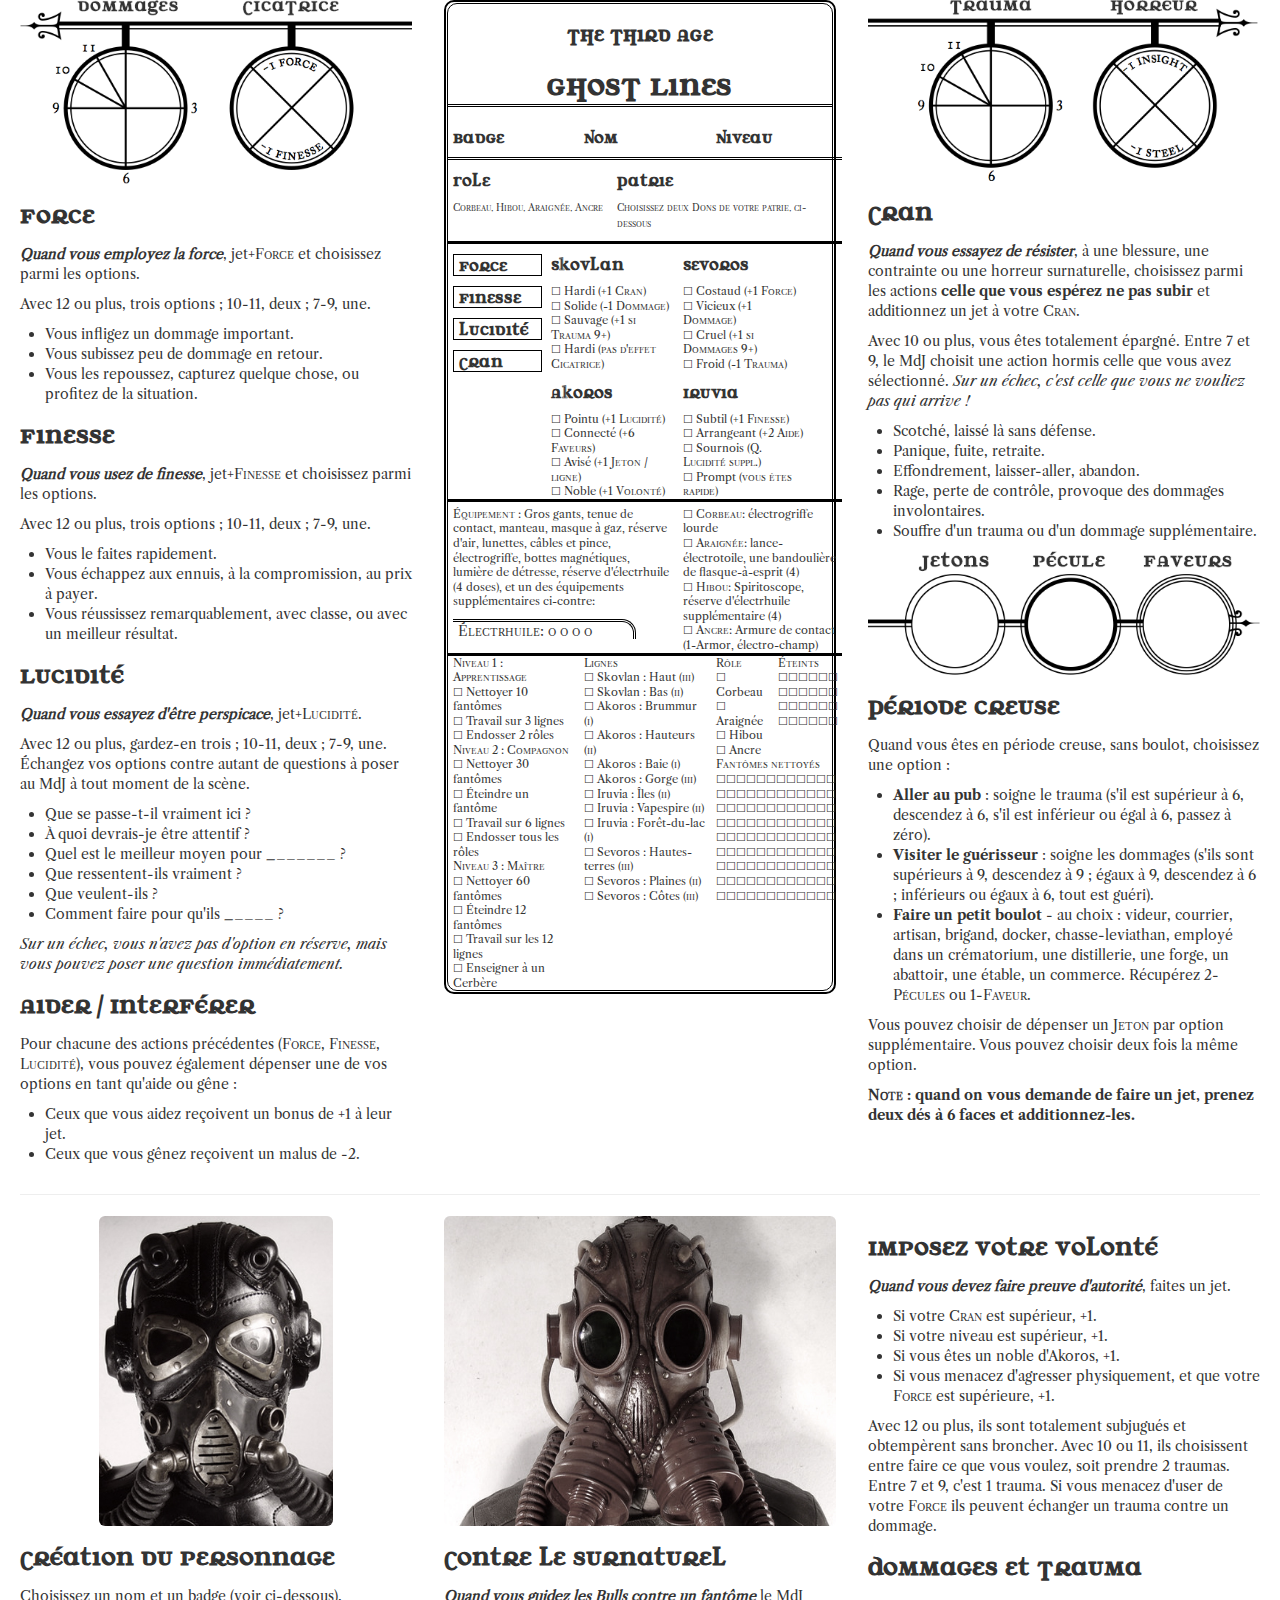
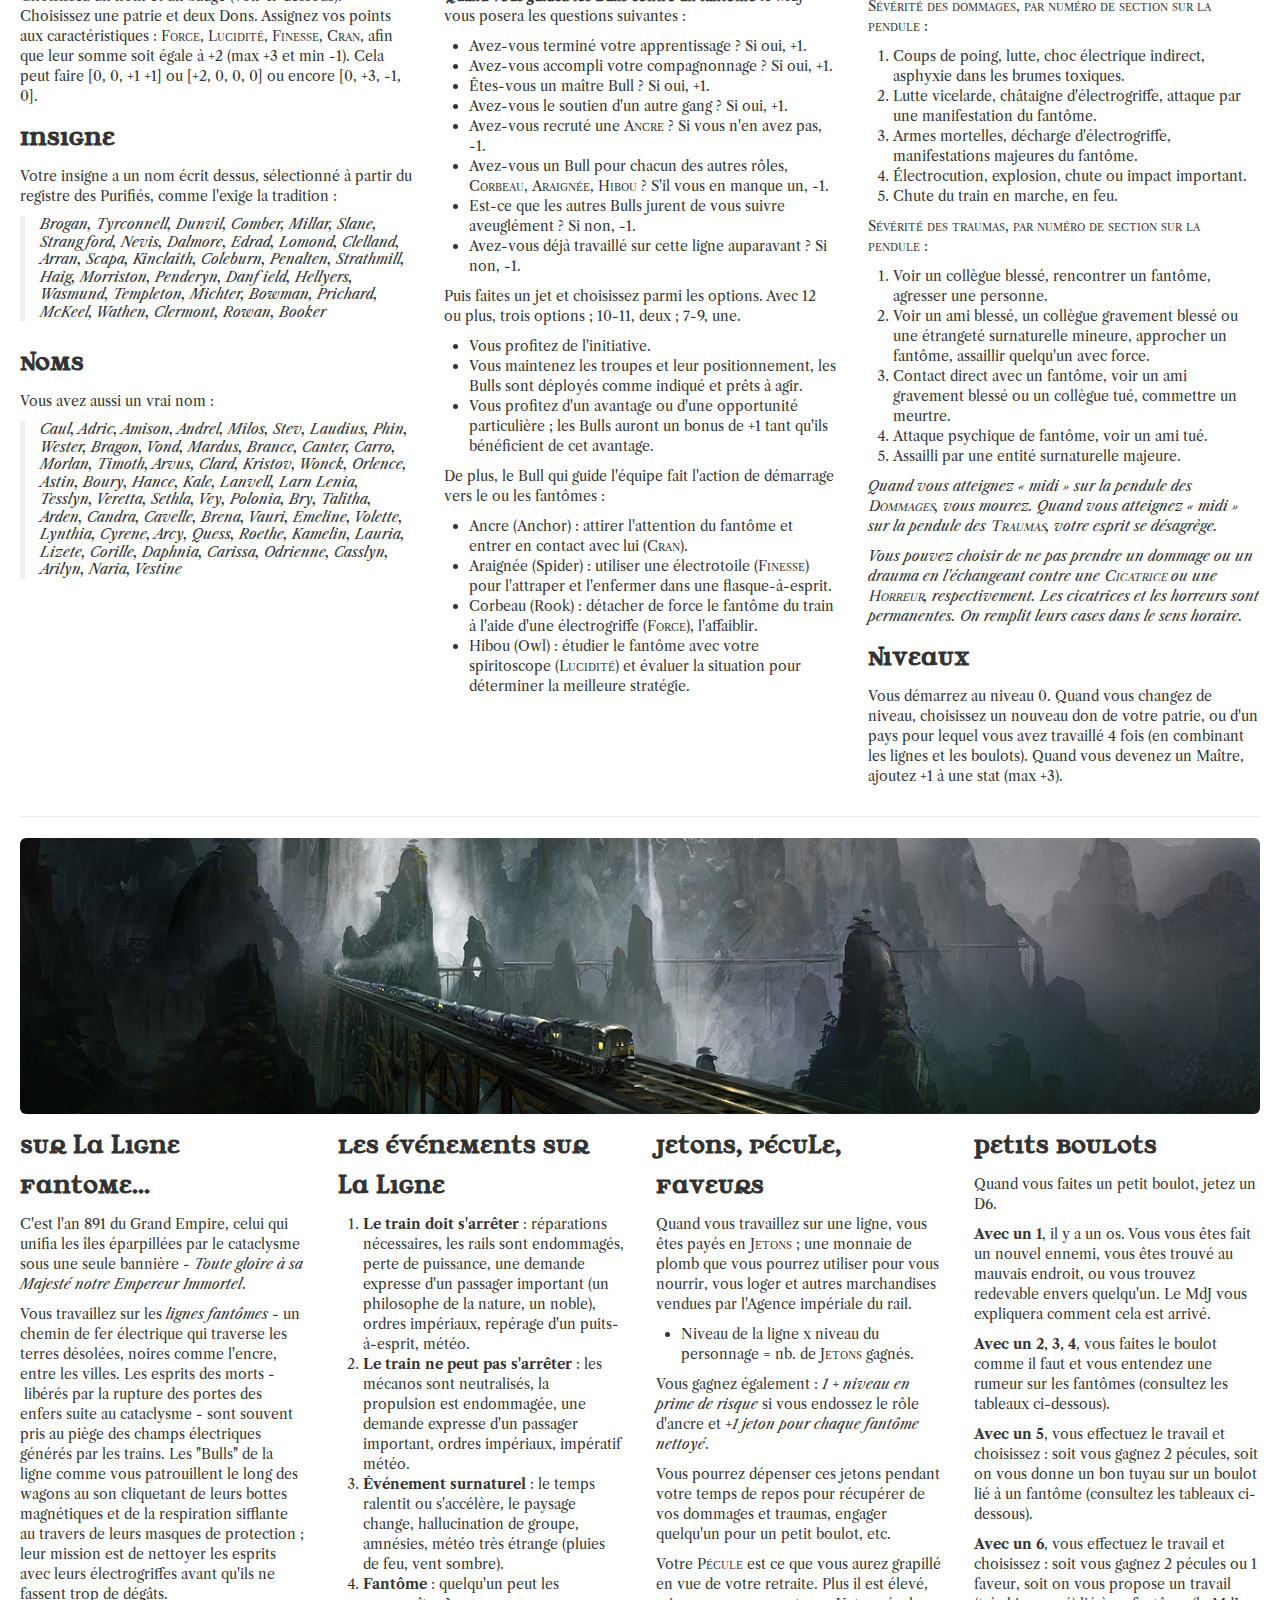
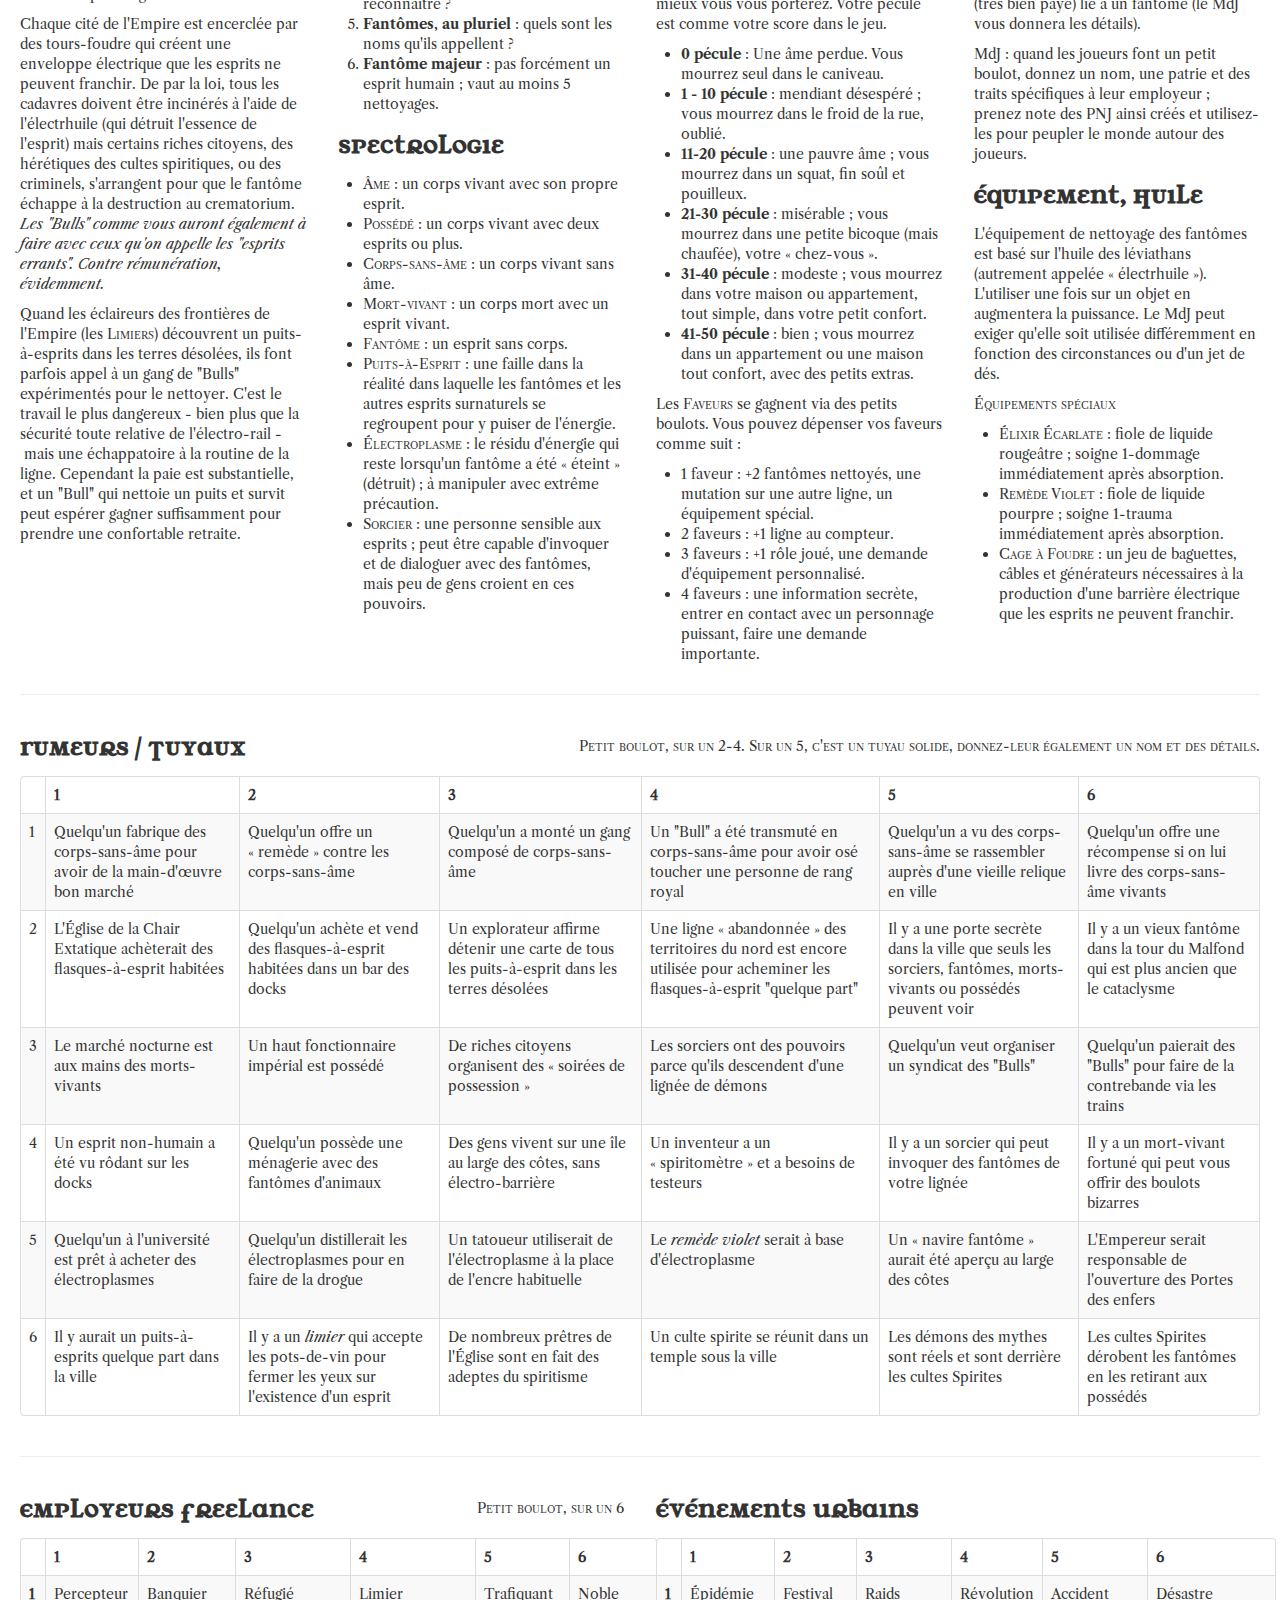
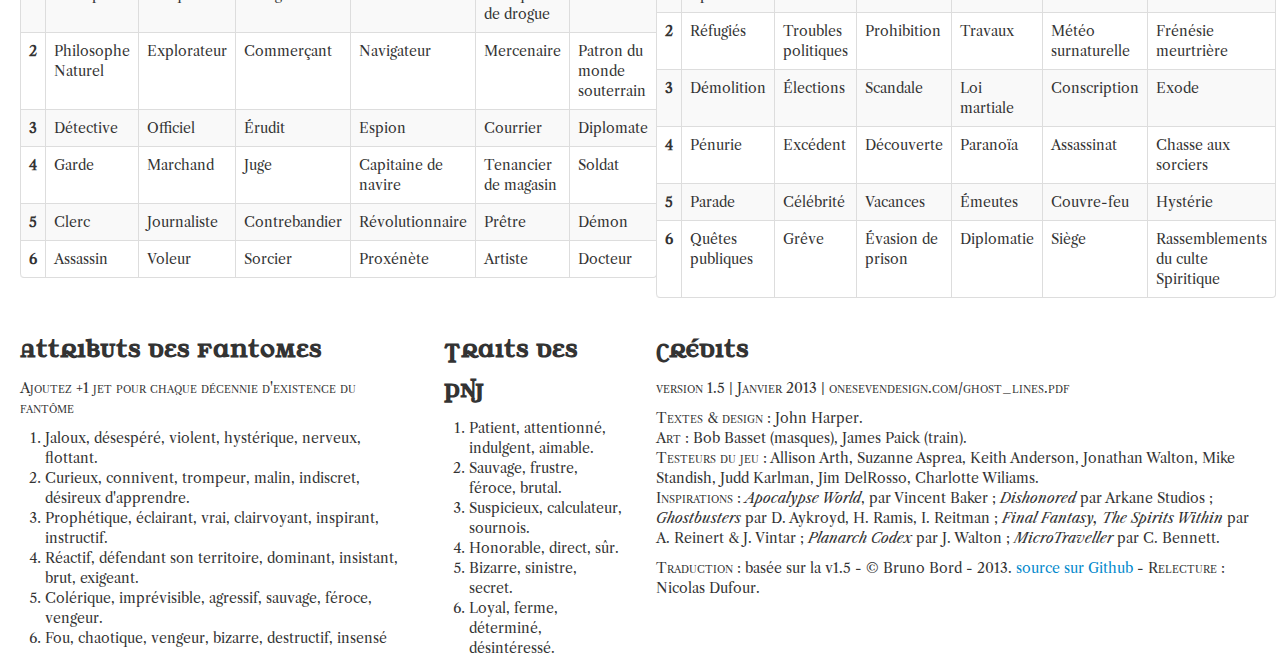
==== index.html @ 9a2521e4 "bull -> cerbère refs #3" ====
<!doctype html>
<html lang="en">
<head>
	<meta charset="UTF-8">
	<title>Ghost Lines VF</title>
	<link rel="stylesheet" href="css/bootstrap.min.css">
	<link rel="stylesheet" href="css/style.css" media="screen,print">
	<link rel="stylesheet" href="css/print.css" media="print">
</head>
<body>
<div class="container-fluid">
<div class="row-fluid" id="page-1">
	<div class="span4">
		<img src="img/harm-scar.png" alt="">
		<h2 id="force">force</h2>
<p><strong><em>Quand vous employez la force</em></strong>, jet+<code>Force</code> et choisissez parmi les options.</p>
<p>Avec 12 ou plus, trois options ; 10-11, deux ; 7-9, une.</p>
<ul>
<li>Vous infligez un dommage important.</li>
<li>Vous subissez peu de dommage en retour.</li>
<li>Vous les repoussez, capturez quelque chose, ou profitez de la situation.</li>
</ul>
<h2 id="finesse">finesse</h2>
<p><strong><em>Quand vous usez de finesse</em></strong>, jet+<code>Finesse</code> et choisissez parmi les options.</p>
<p>Avec 12 ou plus, trois options ; 10-11, deux ; 7-9, une.</p>
<ul>
<li>Vous le faites rapidement.</li>
<li>Vous échappez aux ennuis, à la compromission, au prix à payer.</li>
<li>Vous réussissez remarquablement, avec classe, ou avec un meilleur résultat.</li>
</ul>
<h2 id="lucidite">LuciditÉ</h2>
<p><strong><em>Quand vous essayez d'être perspicace</em></strong>, jet+<code>Lucidité</code>.</p>
<p>Avec 12 ou plus, gardez-en trois ; 10-11, deux ; 7-9, une. Échangez vos options
contre autant de questions à poser au MdJ à tout moment de la scène.</p>
<ul>
<li>Que se passe-t-il vraiment ici ?</li>
<li>À quoi devrais-je être attentif ?</li>
<li>Quel est le meilleur moyen pour <strong><em>_</em></strong>______ ?</li>
<li>Que ressentent-ils vraiment ?</li>
<li>Que veulent-ils ?</li>
<li>Comment faire pour qu'ils <strong><em>_</em></strong>____ ?</li>
</ul>
<p><em>Sur un échec, vous n'avez pas d'option en réserve, mais vous pouvez poser une
question immédiatement.</em></p>
<h2 id="aider-interferer">Aider / InterfÉrer</h2>
<p>Pour chacune des actions précédentes (<code>Force</code>, <code>Finesse</code>, <code>Lucidité</code>), vous
pouvez également dépenser une de vos options en tant qu'aide ou gêne :</p>
<ul>
<li>Ceux que vous aidez reçoivent un bonus de +1 à leur jet.</li>
<li>Ceux que vous gênez reçoivent un malus de -2.</li>
</ul>
	</div>
	<div class="span4" id="character-col"><div id="character">
<div id="character-outer">
	<div id="character-inner">

<div class="row-fluid text-center">
    <h2>The Third Age</h2>
    <h1 class="double-bottom-border">ghosT Lines</h1>
</div>

<div class="row-fluid wrap double-bottom-border">
    <div class="span4"><h4>Badge</h4></div>
    <div class="span4"><h4>Nom</h4></div>
    <div class="span4"><h4>Niveau</h4></div>
</div>

<div class="row-fluid wrap bottom-border">
    <div class="span5"><h4>Role</h4>
        <p><code><small>Corbeau, Hibou, Araignée, Ancre</small></code></p>
    </div>
    <div class="span7">
        <h4>Patrie</h4>
        <p><code><small>Choisissez deux Dons de votre patrie, ci-dessous</small></code></p>
    </div>
</div>

<div class="row-fluid wrap bottom-border">
    <div class="stats span3">
        <h4>force</h4>
        <h4>finesse</h4>
        <h4>luciditÉ</h4>
        <h4>Cran</h4>
    </div>
    <div class="span4">
        <h4>Skovlan</h4>
        <ul>
            <li>Hardi (<code>+1 Cran</code>)</li>
            <li>Solide (<code>-1 Dommage</code>)</li>
            <li>Sauvage (<code>+1 si Trauma 9+</code>)</li>
            <li>Hardi (<code>pas d'effet Cicatrice</code>)</li>
        </ul>

        <h4>Akoros</h4>
        <ul>
            <li>Pointu (<code>+1 Lucidité</code>)</li>
            <li>Connecté (<code>+6 Faveurs</code>)</li>
            <li>Avisé (<code>+1 Jeton / ligne</code>)</li>
            <li>Noble (<code>+1 Volonté</code>)</li>
        </ul>
    </div>
    <div class="span4">
        <h4>Sevoros</h4>
        <ul>
            <li>Costaud (<code>+1 Force</code>)</li>
            <li>Vicieux (<code>+1 Dommage</code>)</li>
            <li>Cruel (<code>+1 si Dommages 9+</code>)</li>
            <li>Froid (<code>-1 Trauma</code>)</li>
        </ul>
        <h4>Iruvia</h4>
        <ul>
        	<li>Subtil (<code>+1 Finesse</code>)</li>
        	<li>Arrangeant (<code>+2 Aide</code>)</li>
        	<li>Sournois (<code>Q. Lucidité suppl.</code>)</li>
        	<li>Prompt (<code>vous êtes rapide</code>)</li>
        </ul>
    </div>
</div>

<div class="row-fluid wrap wrap-top bottom-border">

	<div class="span7">
		<p><code>Équipement</code> : Gros gants, tenue de contact, manteau, masque à gaz,
		réserve d'air, lunettes, câbles et pince, électrogriffe, bottes magnétiques,
		lumière de détresse, réserve d'électrhuile (4 doses), et un des
		équipements supplémentaires ci-contre:
		</p>
		<p id="lightning-oil" class="lightning-oil">Électrhuile: o o o o</p>
	</div>
	<div class="span5">
		<ul>
			<li><code>Corbeau</code>: électrogriffe lourde</li>
			<li><code>Araignée</code>: lance-électrotoile, une bandoulière de flasque-à-esprit (4)</li>
			<li><code>Hibou</code>: Spiritoscope, réserve d'électrhuile supplémentaire (4)</li>
			<li><code>Ancre</code>: Armure de contact (1-Armor, électro-champ)</li>
		</ul>
	</div>
</div>

<div class="row-fluid wrap">
	<div class="span4">
		<code>Niveau 1 : Apprentissage</code>
		<ul>
			<li>Nettoyer 10 fantômes</li>
			<li>Travail sur 3 lignes</li>
			<li>Endosser 2 rôles</li>
		</ul>

		<code>Niveau 2 : Compagnon</code>
		<ul>
			<li>Nettoyer 30 fantômes</li>
			<li>Éteindre un fantôme</li>
			<li>Travail sur 6 lignes</li>
			<li>Endosser tous les rôles</li>
		</ul>

		<code>Niveau 3 : Maître</code>
		<ul>
			<li>Nettoyer 60 fantômes</li>
			<li>Éteindre 12 fantômes</li>
			<li>Travail sur les 12 lignes</li>
			<li>Enseigner à un Cerbère</li>
		</ul>
	</div>
	<div class="span4">
		<code>Lignes</code>
		<ul>
			<li>Skovlan : Haut (<code>iii</code>)</li>
			<li>Skovlan : Bas (<code>ii</code>)</li>
			<li>Akoros : Brummur (<code>i</code>)</li>
			<li>Akoros : Hauteurs (<code>ii</code>)</li>
			<li>Akoros : Baie (<code>i</code>)</li>
			<li>Akoros : Gorge (<code>iii</code>)</li>
			<li>Iruvia : Îles (<code>ii</code>)</li>
			<li>Iruvia : Vapespire (<code>ii</code>)</li>
			<li>Iruvia : Forêt-du-lac (<code>i</code>)</li>
			<li>Sevoros : Hautes-terres (<code>iii</code>)</li>
			<li>Sevoros : Plaines (<code>ii</code>)</li>
			<li>Sevoros : Côtes (<code>iii</code>)</li>
		</ul>
	</div>
	<div class="span4">
		<div class="row-fluid">
			<div class="span6">
				<code>Rôle</code>
				<ul>
					<li>Corbeau</li>
					<li>Araignée</li>
					<li>Hibou</li>
					<li>Ancre</li>
				</ul>
			</div>
			<div class="span6">
				<code>Éteints</code>
				<p>☐☐☐☐☐☐
				   ☐☐☐☐☐☐
				   ☐☐☐☐☐☐
				   ☐☐☐☐☐☐</p>
			</div>
		</div>

		<div class="row-fluid">
			<code>Fantômes nettoyés</code>
			<p>☐☐☐☐☐☐☐☐☐☐☐☐
			   ☐☐☐☐☐☐☐☐☐☐☐☐
			   ☐☐☐☐☐☐☐☐☐☐☐☐
			   ☐☐☐☐☐☐☐☐☐☐☐☐
			   ☐☐☐☐☐☐☐☐☐☐☐☐
			   ☐☐☐☐☐☐☐☐☐☐☐☐
			   ☐☐☐☐☐☐☐☐☐☐☐☐
			   ☐☐☐☐☐☐☐☐☐☐☐☐
			   ☐☐☐☐☐☐☐☐☐☐☐☐</p>
		</div>
	</div>
</div>

	</div> <!-- end inner -->
</div> <!-- end outer -->

</div> <!-- end character -->
</div>
	<div class="span4" id="rightcol">
		<img src="img/trauma-horror.png" alt="">
		<div class="wrap-rightcol"><h2 id="cran">Cran</h2>
<p><strong><em>Quand vous essayez de résister</em></strong>, à une blessure, une contrainte ou 
une horreur surnaturelle, choisissez parmi les actions <strong>celle que vous
espérez ne pas subir</strong> et additionnez un jet à votre <code>Cran</code>.</p>
<p>Avec 10 ou plus, vous êtes totalement épargné. Entre 7 et 9, le MdJ choisit
une action hormis celle que vous avez sélectionné. <em>Sur un échec, c'est celle
que vous ne vouliez pas
qui arrive !</em></p>
<ul>
<li>Scotché, laissé là sans défense.</li>
<li>Panique, fuite, retraite.</li>
<li>Effondrement, laisser-aller, abandon.</li>
<li>Rage, perte de contrôle, provoque des dommages involontaires.</li>
<li>Souffre d'un trauma ou d'un dommage supplémentaire.</li>
</ul></div>
		<img src="img/chits-stash-favors.png" alt="">
		<div class="wrap-rightcol"><h2 id="periode-creuse">PÉriode creuse</h2>
<p>Quand vous êtes en période creuse, sans boulot, choisissez une option :</p>
<ul>
<li><strong>Aller au pub</strong> : soigne le trauma (s'il est supérieur à 6, descendez à 6,
s'il est inférieur ou égal à 6, passez à zéro).</li>
<li><strong>Visiter le guérisseur</strong> : soigne les dommages (s'ils sont supérieurs à 9,
descendez à 9 ; égaux à 9, descendez à 6 ; inférieurs ou égaux à 6, tout
est guéri).</li>
<li><strong>Faire un petit boulot</strong> - au choix : videur, courrier, artisan, brigand,
docker, chasse-leviathan, employé dans un crématorium, une distillerie,
une forge, un abattoir, une étable, un commerce. Récupérez 2-<code>Pécules</code> ou
1-<code>Faveur</code>.</li>
</ul>
<p>Vous pouvez choisir de dépenser un <code>Jeton</code> par option supplémentaire.
Vous pouvez choisir deux fois la même option.</p>
<p><strong><code>Note</code> : quand on vous demande de faire un jet, prenez deux dés à 6 faces et 
additionnez-les.</strong></p></div>
	</div>
</div>
<hr>
<div class="row-fluid">
	<div class="span4">
		<div class="text-center">
		<img src="img/gas_mask_02.jpg" id="gas-mask02" alt="Gas mask" class="img-rounded" height="380">
		</div>
		<h2 id="creation-du-personnage">CrÉation du personnage</h2>
<p>Choisissez un nom et un badge (voir ci-dessous). Choisissez une patrie et deux
Dons. Assignez vos points aux caractéristiques : <code>Force</code>, <code>Lucidité</code>, <code>Finesse</code>,
<code>Cran</code>, afin que leur somme soit égale à +2 (max +3 et min -1). Cela peut faire
[0, 0, +1 +1] ou [+2, 0, 0, 0] ou encore [0, +3, -1, 0].</p>
<h2 id="insigne">Insigne</h2>
<p>Votre insigne a un nom écrit dessus, sélectionné à partir du registre des
Purifiés, comme l'exige la tradition :</p>
<blockquote>
<p>Brogan, Tyrconnell, Dunvil, Comber, Millar, Slane, Strangford, Nevis, Dalmore,
Edrad, Lomond, Clelland, Arran, Scapa, Kinclaith, Coleburn, Penalten,
Strathmill, Haig, Morriston, Penderyn, Danf ield, Hellyers, Wasmund,
Templeton, Michter, Bowman, Prichard, McKeel, Wathen, Clermont, Rowan, Booker</p>
</blockquote>
<h2 id="noms">Noms</h2>
<p>Vous avez aussi un vrai nom :</p>
<blockquote>
<p>Caul, Adric, Amison, Andrel, Milos, Stev, Laudius, Phin, Wester, Bragon, Vond,
Mardus, Brance, Canter, Carro, Morlan, Timoth, Arvus, Clard, Kristov, Wonck,
Orlence, Astin, Boury, Hance, Kale, Lanvell, Larn Lenia, Tesslyn, Veretta,
Sethla, Vey, Polonia, Bry, Talitha, Arden, Candra, Cavelle, Brena, Vauri,
Emeline, Volette, Lynthia, Cyrene, Arcy, Quess, Roethe, Kamelin, Lauria,
Lizete, Corille, Daphnia, Carissa, Odrienne, Casslyn, Arilyn, Naria, Vestine</p>
</blockquote>
	</div>
	<div class="span4">
		<div class="text-center">
		<img src="img/gas_mask_01.jpg" id="gas-mask01" alt="Gas mask" class="img-rounded">
		</div>
		<h2 id="contre-le-surnaturel">Contre le surnaturel</h2>
<p><strong><em>Quand vous guidez les Bulls contre un fantôme</em></strong> le MdJ vous posera les
questions suivantes :</p>
<ul>
<li>Avez-vous terminé votre apprentissage ? Si oui, +1.</li>
<li>Avez-vous accompli votre compagnonnage ? Si oui, +1.</li>
<li>Êtes-vous un maître Bull ? Si oui, +1.</li>
<li>Avez-vous le soutien d'un autre gang ? Si oui, +1.</li>
<li>Avez-vous recruté une <code>Ancre</code> ? Si vous n'en avez pas, -1.</li>
<li>Avez-vous un Bull pour chacun des autres rôles, <code>Corbeau</code>, <code>Araignée</code>,
<code>Hibou</code> ? S'il vous en manque un, -1.</li>
<li>Est-ce que les autres Bulls jurent de vous suivre aveuglément ? Si non, -1.</li>
<li>Avez-vous déjà travaillé sur cette ligne auparavant ? Si non, -1.</li>
</ul>
<p>Puis faites un jet et choisissez parmi les options.
Avec 12 ou plus, trois options ; 10-11, deux ; 7-9, une.</p>
<ul>
<li>Vous profitez de l'initiative.</li>
<li>Vous maintenez les troupes et leur positionnement, les Bulls sont déployés
  comme indiqué et prêts à agir.</li>
<li>Vous profitez d'un avantage ou d'une opportunité particulière ; les Bulls auront un
  bonus de +1 tant qu'ils bénéficient de cet avantage.</li>
</ul>
<p>De plus, le Bull qui guide l'équipe fait l'action de démarrage vers le ou
les fantômes :</p>
<ul>
<li>Ancre (Anchor) : attirer l'attention du fantôme et entrer en contact avec
  lui (<code>Cran</code>).</li>
<li>Araignée (Spider) : utiliser une électrotoile (<code>Finesse</code>) pour l'attraper et
  l'enfermer dans une flasque-à-esprit.</li>
<li>Corbeau (Rook) : détacher de force le fantôme du train à l'aide d'une
  électrogriffe (<code>Force</code>), l'affaiblir.</li>
<li>Hibou (Owl) : étudier le fantôme avec votre spiritoscope (<code>Lucidité</code>)
et évaluer la situation pour déterminer la meilleure stratégie.</li>
</ul>
	</div>
	<div class="span4"><h2 id="imposez-votre-volonte">Imposez votre volontÉ</h2>
<p><strong><em>Quand vous devez faire preuve d'autorité</em></strong>, faites un jet.</p>
<ul>
<li>Si votre <code>Cran</code> est supérieur, +1.</li>
<li>Si votre niveau est supérieur, +1.</li>
<li>Si vous êtes un noble d'Akoros, +1.</li>
<li>Si vous menacez d'agresser physiquement, et que votre <code>Force</code> est supérieure, +1.</li>
</ul>
<p>Avec 12 ou plus, ils sont totalement subjugués et obtempèrent sans broncher. Avec
10 ou 11, ils choisissent entre faire ce que vous voulez, soit prendre 2 traumas.
Entre 7 et 9, c'est 1 trauma. Si vous menacez d'user de votre <code>Force</code> ils peuvent 
échanger un trauma contre un dommage.</p>
<h2 id="dommages-et-trauma">Dommages et Trauma</h2>
<p><code>Sévérité des dommages, par numéro de section sur la pendule :</code></p>
<ol>
<li>Coups de poing, lutte, choc électrique indirect, asphyxie dans les brumes
   toxiques.</li>
<li>Lutte vicelarde, châtaigne d'électrogriffe, attaque par une manifestation
   du fantôme.</li>
<li>Armes mortelles, décharge d'électrogriffe, manifestations majeures du
   fantôme.</li>
<li>Électrocution, explosion, chute ou impact important.</li>
<li>Chute du train en marche, en feu.</li>
</ol>
<p><code>Sévérité des traumas, par numéro de section sur la pendule :</code></p>
<ol>
<li>Voir un collègue blessé, rencontrer un fantôme, agresser une personne.</li>
<li>Voir un ami blessé, un collègue gravement blessé ou une étrangeté surnaturelle
   mineure, approcher un fantôme, assaillir quelqu'un avec force.</li>
<li>Contact direct avec un fantôme, voir un ami gravement blessé ou un collègue tué,
   commettre un meurtre.</li>
<li>Attaque psychique de fantôme, voir un ami tué.</li>
<li>Assailli par une entité surnaturelle majeure.</li>
</ol>
<p><em>Quand vous atteignez « midi » sur la pendule des <code>Dommages</code>, vous mourez. Quand
vous atteignez « midi » sur la pendule des <code>Traumas</code>, votre esprit se désagrège.</em></p>
<p><em>Vous pouvez choisir de ne pas prendre un dommage ou un drauma en l'échangeant
contre une <code>Cicatrice</code> ou une <code>Horreur</code>, respectivement. Les cicatrices et les
horreurs sont permanentes. On remplit leurs cases dans le sens horaire.</em></p>
<h2 id="niveaux">Niveaux</h2>
<p>Vous démarrez au niveau 0. Quand vous changez de niveau, choisissez un nouveau
don de votre patrie, ou d'un pays pour lequel vous avez travaillé 4 fois (en
combinant les lignes et les boulots).
Quand vous devenez un Maître, ajoutez +1 à une stat (max +3).</p></div>
</div>
<hr>
<div class="rowfluid">
	<div class="text-center">
		<img src="img/train.jpg" class="img-rounded" id="img-train" alt="sur la ligne...">
	</div>
</div>
<div class="row-fluid">
	<div class="span3"><h2 id="sur-la-ligne-fantome">Sur la ligne fantome...</h2>
<p>C'est l'an 891 du Grand Empire, celui qui unifia les îles éparpillées par le
cataclysme sous une seule bannière - <em>Toute gloire à sa Majesté notre Empereur
Immortel</em>.</p>
<p>Vous travaillez sur les <em>lignes fantômes</em> - un chemin de fer électrique qui
traverse les terres désolées, noires comme l'encre, entre les villes. Les
esprits des morts - libérés par la rupture des portes des enfers suite au
cataclysme - sont souvent pris au piège des champs électriques générés par les
trains. Les "Bulls" de la ligne comme vous patrouillent le long des wagons au
son cliquetant de leurs bottes magnétiques et de la respiration sifflante au
travers de leurs masques de protection ; leur mission est de nettoyer les
esprits avec leurs électrogriffes avant qu'ils ne fassent trop de dégâts.</p>
<p>Chaque cité de l'Empire est encerclée par des tours-foudre qui créent une
enveloppe électrique que les esprits ne peuvent franchir. De par la loi, tous
les cadavres doivent être incinérés à l'aide de l'électrhuile (qui détruit
l'essence de l'esprit) mais certains riches citoyens, des hérétiques des cultes
spiritiques, ou des criminels, s'arrangent pour que le fantôme échappe à la
destruction au crematorium. <em>Les "Bulls" comme vous auront également à faire
avec ceux qu'on appelle les "esprits errants". Contre rémunération, évidemment.</em></p>
<p>Quand les éclaireurs des frontières de l'Empire (les <code>Limiers</code>) découvrent un
puits-à-esprits dans les terres désolées, ils font parfois appel à un gang de
"Bulls" expérimentés pour le nettoyer. C'est le travail le plus dangereux - bien
plus que la sécurité toute relative de l'électro-rail - mais une échappatoire à
la routine de la ligne. Cependant la paie est substantielle, et un "Bull" qui
nettoie un puits et survit peut espérer gagner suffisamment pour prendre une
confortable retraite.</p></div>
	<div class="span3"><h2 id="les-evenements-sur-la-ligne">Les ÉvÉnements sur la ligne</h2>
<ol>
<li><strong>Le train doit s'arrêter</strong> : réparations nécessaires, les rails sont
   endommagés, perte de puissance, une demande expresse d'un passager important
   (un philosophe de la nature, un noble), ordres impériaux, repérage d'un
   puits-à-esprit, météo.</li>
<li><strong>Le train ne peut pas s'arrêter</strong> : les mécanos sont neutralisés, la
   propulsion est endommagée, une demande expresse d'un passager important,
   ordres impériaux, impératif météo.</li>
<li><strong>Événement surnaturel</strong> : le temps ralentit ou s'accélère, le paysage change, 
   hallucination de groupe, amnésies, météo très étrange (pluies de feu, vent
   sombre).</li>
<li><strong>Fantôme</strong> : quelqu'un peut les reconnaître ?</li>
<li><strong>Fantômes, au pluriel</strong> : quels sont les noms qu'ils appellent ?</li>
<li><strong>Fantôme majeur</strong> : pas forcément un esprit humain ; vaut au moins
   5 nettoyages.</li>
</ol>
<h2 id="spectrologie">Spectrologie</h2>
<ul>
<li><code>Âme</code> : un corps vivant avec son propre esprit.</li>
<li><code>Possédé</code> : un corps vivant avec deux esprits ou plus.</li>
<li><code>Corps-sans-âme</code> : un corps vivant sans âme.</li>
<li><code>Mort-vivant</code> : un corps mort avec un esprit vivant.</li>
<li><code>Fantôme</code> : un esprit sans corps.</li>
<li><code>Puits-à-Esprit</code> : une faille dans la réalité dans laquelle les fantômes et
  les autres esprits surnaturels se regroupent pour y puiser de l'énergie.</li>
<li><code>Électroplasme</code> : le résidu d'énergie qui reste lorsqu'un fantôme a été
  « éteint » (détruit) ; à manipuler avec extrême précaution.</li>
<li><code>Sorcier</code> : une personne sensible aux esprits ; peut être capable d'invoquer
  et de dialoguer avec des fantômes, mais peu de gens croient en ces pouvoirs.</li>
</ul></div>
	<div class="span3"><h2 id="jetons-pecule-faveurs">Jetons, pÉcule, faveurs</h2>
<p>Quand vous travaillez sur une ligne, vous êtes payés en <code>Jetons</code> ; une monnaie de
plomb que vous pourrez utiliser pour vous nourrir, vous loger et autres
marchandises vendues par l'Agence impériale du rail.</p>
<ul>
<li>Niveau de la ligne x niveau du personnage = nb. de <code>Jetons</code> gagnés.</li>
</ul>
<p>Vous gagnez également : <em>1 + niveau en prime de risque</em>  si vous endossez le
rôle d'ancre et <em>+1 jeton pour chaque fantôme nettoyé</em>.</p>
<p>Vous pourrez dépenser ces jetons pendant votre temps de repos pour récupérer
de vos dommages et traumas, engager quelqu'un pour un petit boulot, etc.</p>
<p>Votre <code>Pécule</code> est ce que vous aurez grapillé en vue de votre retraite. Plus il
est élevé, mieux vous vous porterez. Votre pécule est comme votre score dans le
jeu.</p>
<ul>
<li><strong>0 pécule</strong> : Une âme perdue. Vous mourrez seul dans le caniveau.</li>
<li><strong>1 - 10 pécule</strong> : mendiant désespéré ; vous mourrez dans le froid de la rue,
  oublié.</li>
<li><strong>11-20 pécule</strong> : une pauvre âme ; vous mourrez dans un squat, fin soûl et
  pouilleux.</li>
<li><strong>21-30 pécule</strong> : misérable ; vous mourrez dans une petite bicoque (mais
  chaufée), votre « chez-vous ».</li>
<li><strong>31-40 pécule</strong> : modeste ; vous mourrez dans votre maison ou appartement,
  tout simple, dans votre petit confort.</li>
<li><strong>41-50 pécule</strong> : bien ; vous mourrez dans un appartement ou une maison
  tout confort, avec des petits extras.</li>
</ul>
<p>Les <code>Faveurs</code> se gagnent via des petits boulots. Vous pouvez dépenser vos faveurs
comme suit :</p>
<ul>
<li>1 faveur : +2 fantômes nettoyés, une mutation sur une autre ligne, un
  équipement spécial.</li>
<li>2 faveurs : +1 ligne au compteur.</li>
<li>3 faveurs : +1 rôle joué, une demande d'équipement personnalisé.</li>
<li>4 faveurs : une information secrète, entrer en contact avec un personnage
  puissant, faire une demande importante.</li>
</ul></div>
	<div class="span3"><h2 id="petits-boulots">Petits BouLots</h2>
<p>Quand vous faites un petit boulot, jetez un D6.</p>
<p><strong>Avec un 1</strong>, il y a un os. Vous vous êtes fait un nouvel ennemi, vous êtes
trouvé au mauvais endroit, ou vous trouvez redevable envers quelqu'un. Le MdJ
vous expliquera comment cela est arrivé.</p>
<p><strong>Avec un 2, 3, 4</strong>, vous faites le boulot comme il faut et vous entendez une
rumeur sur les fantômes (consultez les tableaux ci-dessous).</p>
<p><strong>Avec un 5</strong>, vous effectuez le travail et choisissez : soit vous gagnez 2
pécules, soit on vous donne un bon tuyau sur un boulot lié à un fantôme
(consultez les tableaux ci-dessous).</p>
<p><strong>Avec un 6</strong>, vous effectuez le travail et choisissez : soit vous gagnez 2 
pécules ou 1 faveur, soit on vous propose un travail (très bien payé) lié à
un fantôme (le MdJ vous donnera les détails).</p>
<p>MdJ : quand les joueurs font un petit boulot, donnez un nom, une patrie et des
traits spécifiques à leur employeur ; prenez note des PNJ ainsi créés et
utilisez-les pour peupler le monde autour des joueurs. </p>
<h2 id="equipement-huile">Équipement, huile</h2>
<p>L'équipement de nettoyage des fantômes est basé sur l'huile des léviathans
(autrement appelée « électrhuile »). L'utiliser une fois sur un objet en
augmentera la puissance. Le MdJ peut exiger qu'elle soit utilisée différemment
en fonction des circonstances ou d'un jet de dés.</p>
<p><code>Équipements spéciaux</code></p>
<ul>
<li><code>Élixir Écarlate</code> : fiole de liquide rougeâtre ; soigne 1-dommage
  immédiatement après absorption.</li>
<li><code>Remède Violet</code> : fiole de liquide pourpre ; soigne 1-trauma
  immédiatement après absorption.</li>
<li><code>Cage à Foudre</code> : un jeu de baguettes, câbles et générateurs nécessaires à
  la production d'une barrière électrique que les esprits ne peuvent franchir.</li>
</ul></div>
</div>

<hr>

<div class="row-fluid">
	<h2 class="span4">Rumeurs / Tuyaux</h2>
	<p class="span8 table-headline-right"><code>Petit boulot, sur un 2-4. Sur un 5, c'est un tuyau solide, donnez-leur également un nom et des détails.</code></p>
</div>
<div class="row-fluid">
	<div class="span12">
		<table class="table table-bordered table-striped">
    <thead>
    <tr>
        <th>&nbsp;</th>
        <th>1</th>
        <th>2</th>
        <th>3</th>
        <th>4</th>
        <th>5</th>
        <th>6</th>
    </tr>
    </thead>
    <tbody>
    <tr>
        <td>1</td>
        <td>Quelqu'un fabrique des corps-sans-âme pour avoir de la main-d'œuvre bon marché</td>
        <td>Quelqu'un offre un « remède » contre les corps-sans-âme</td>
        <td>Quelqu'un a monté un gang composé de corps-sans-âme</td>
        <td>Un "Bull" a été transmuté en corps-sans-âme pour avoir osé toucher une personne de rang royal</td>
        <td>Quelqu'un a vu des corps-sans-âme se rassembler auprès d'une vieille relique en ville</td>
        <td>Quelqu'un offre une récompense si on lui livre des corps-sans-âme vivants</td>
    </tr>
    <tr>
        <td>2</td>
        <td>L'Église de la Chair Extatique achèterait des flasques-à-esprit habitées</td>
        <td>Quelqu'un achète et vend des flasques-à-esprit habitées dans un bar des docks</td>
        <td>Un explorateur affirme détenir une carte de tous les puits-à-esprit dans les terres désolées</td>
        <td>Une ligne « abandonnée » des territoires du nord est encore utilisée pour acheminer les flasques-à-esprit "quelque part"</td>
        <td>Il y a une porte secrète dans la ville que seuls les sorciers, fantômes, morts-vivants ou possédés peuvent voir</td>
        <td>Il y a un vieux fantôme dans la tour du Malfond qui est plus ancien que le cataclysme</td>
    </tr>
    <tr>
        <td>3</td>
        <td>Le marché nocturne est aux mains des morts-vivants</td>
        <td>Un haut fonctionnaire impérial est possédé</td>
        <td>De riches citoyens organisent des « soirées de possession »</td>
        <td>Les sorciers ont des pouvoirs parce qu'ils descendent d'une lignée de démons</td>
        <td>Quelqu'un veut organiser un syndicat des "Bulls"</td>
        <td>Quelqu'un paierait des "Bulls" pour faire de la contrebande via les trains</td>
    </tr>
    <tr>
        <td>4</td>
        <td>Un esprit non-humain a été vu rôdant sur les docks</td>
        <td>Quelqu'un possède une ménagerie avec des fantômes d'animaux</td>
        <td>Des gens vivent sur une île au large des côtes, sans électro-barrière</td>
        <td>Un inventeur a un « spiritomètre » et a besoins de testeurs</td>
        <td>Il y a un sorcier qui peut invoquer des fantômes de votre lignée</td>
        <td>Il y a un mort-vivant fortuné qui peut vous offrir des boulots bizarres</td>
    </tr>
    <tr>
        <td>5</td>
        <td>Quelqu'un à l'université est prêt à acheter des électroplasmes</td>
        <td>Quelqu'un distillerait les électroplasmes pour en faire de la drogue</td>
        <td>Un tatoueur utiliserait de l'électroplasme à la place de l'encre habituelle</td>
        <td>Le <em>remède violet</em> serait à base d'électroplasme</td>
        <td>Un « navire fantôme » aurait été aperçu au large des côtes</td>
        <td>L'Empereur serait responsable de l'ouverture des Portes des enfers</td>
    </tr>
    <tr>
        <td>6</td>
        <td>Il y aurait un puits-à-esprits quelque part dans la ville</td>
        <td>Il y a un <em>limier</em> qui accepte les pots-de-vin pour fermer les yeux sur l'existence d'un esprit</td>
        <td>De nombreux prêtres de l'Église sont en fait des adeptes du spiritisme</td>
        <td>Un culte spirite se réunit dans un temple sous la ville</td>
        <td>Les démons des mythes sont réels et sont derrière les cultes Spirites</td>
        <td>Les cultes Spirites dérobent les fantômes en les retirant aux possédés</td>
    </tr>
    </tbody>
</table>
	</div>
</div>

<hr>

<div class="row-fluid">
	<div class="span6">
		<div class="row-fluid">
			<h2 class="span6">Employeurs Freelance</h2>
			<p class="span6 table-headline-right"><code>Petit boulot, sur un 6</code></p>
		</div>
		<table class="table table-bordered table-striped">
    <thead>
        <tr>
            <th></th>
            <th>1</th>
            <th>2</th>
            <th>3</th>
            <th>4</th>
            <th>5</th>
            <th>6</th>
        </tr>
    </thead>
    <tbody>
        <tr>
            <th>1</th>
            <td>Percepteur</td>
            <td>Banquier</td>
            <td>Réfugié</td>
            <td>Limier</td>
            <td>Trafiquant de drogue</td>
            <td>Noble</td>
        </tr>
        <tr>
            <th>2</th>
            <td>Philosophe Naturel</td>
            <td>Explorateur</td>
            <td>Commerçant</td>
            <td>Navigateur</td>
            <td>Mercenaire</td>
            <td>Patron du monde souterrain</td>
        </tr>
        <tr>
            <th>3</th>
            <td>Détective</td>
            <td>Officiel</td>
            <td>Érudit</td>
            <td>Espion</td>
            <td>Courrier</td>
            <td>Diplomate</td>
        </tr>
        <tr>
            <th>4</th>
            <td>Garde</td>
            <td>Marchand</td>
            <td>Juge</td>
            <td>Capitaine de navire</td>
            <td>Tenancier de magasin</td>
            <td>Soldat</td>
        </tr>
        <tr>
            <th>5</th>
            <td>Clerc</td>
            <td>Journaliste</td>
            <td>Contrebandier</td>
            <td>Révolutionnaire</td>
            <td>Prêtre</td>
            <td>Démon</td>
        </tr>
        <tr>
            <th>6</th>
            <td>Assassin</td>
            <td>Voleur</td>
            <td>Sorcier</td>
            <td>Proxénète</td>
            <td>Artiste</td>
            <td>Docteur</td>
        </tr>
    </tbody>
</table>
	</div>
	<div class="span6">
		<h2>ÉvÉnements Urbains</h2>
		<table class="table table-bordered table-striped">
    <thead>
        <tr>
            <th></th>
            <th>1</th>
            <th>2</th>
            <th>3</th>
            <th>4</th>
            <th>5</th>
            <th>6</th>
        </tr>
    </thead>
    <tbody>
        <tr>
            <th>1</th>
            <td>Épidémie</td>
            <td>Festival</td>
            <td>Raids</td>
            <td>Révolution</td>
            <td>Accident</td>
            <td>Désastre</td>
        </tr>
        <tr>
            <th>2</th>
            <td>Réfugiés</td>
            <td>Troubles politiques</td>
            <td>Prohibition</td>
            <td>Travaux</td>
            <td>Météo surnaturelle</td>
            <td>Frénésie meurtrière</td>
        </tr>
        <tr>
            <th>3</th>
            <td>Démolition</td>
            <td>Élections</td>
            <td>Scandale</td>
            <td>Loi martiale</td>
            <td>Conscription</td>
            <td>Exode</td>
        </tr>
        <tr>
            <th>4</th>
            <td>Pénurie</td>
            <td>Excédent</td>
            <td>Découverte</td>
            <td>Paranoïa</td>
            <td>Assassinat</td>
            <td>Chasse aux sorciers</td>
        </tr>
        <tr>
            <th>5</th>
            <td>Parade</td>
            <td>Célébrité</td>
            <td>Vacances</td>
            <td>Émeutes</td>
            <td>Couvre-feu</td>
            <td>Hystérie</td>
        </tr>
        <tr>
            <th>6</th>
            <td>Quêtes publiques</td>
            <td>Grêve</td>
            <td>Évasion de prison</td>
            <td>Diplomatie</td>
            <td>Siège</td>
            <td>Rassemblements du culte Spiritique</td>
        </tr>
    </tbody>
</table>
	</div>
</div>

<div class="row-fluid">
	<div class="span4">
		<h2 id="attributs-des-fantomes">Attributs des fantomes</h2>
<p><code>Ajoutez +1 jet pour chaque décennie d'existence du fantôme</code></p>
<ol>
<li>Jaloux, désespéré, violent, hystérique, nerveux, flottant.</li>
<li>Curieux, connivent, trompeur, malin, indiscret, désireux d'apprendre.</li>
<li>Prophétique, éclairant, vrai, clairvoyant, inspirant, instructif.</li>
<li>Réactif, défendant son territoire, dominant, insistant, brut, exigeant.</li>
<li>Colérique, imprévisible, agressif, sauvage, féroce, vengeur.</li>
<li>Fou, chaotique, vengeur, bizarre, destructif, insensé</li>
</ol>
	</div>
	<div class="span2">
		<h2 id="traits-des-pnj">Traits des PNJ</h2>
<ol>
<li>Patient, attentionné, indulgent, aimable.</li>
<li>Sauvage, frustre, féroce, brutal.</li>
<li>Suspicieux, calculateur, sournois.</li>
<li>Honorable, direct, sûr.</li>
<li>Bizarre, sinistre, secret.</li>
<li>Loyal, ferme, déterminé, désintéressé.</li>
</ol>
	</div>
	<div class="span6">
		<h2 id="credits">CrÉdits</h2>
<p class="pull-right"><code>version 1.5 | Janvier 2013 | onesevendesign.com/ghost_lines.pdf</code></p>

<p><code>Textes &amp; design</code> : John Harper.<br />
<code>Art</code> : Bob Basset (masques), James Paick (train).<br />
<code>Testeurs du jeu</code> : Allison Arth, Suzanne Asprea, Keith Anderson, Jonathan Walton,
Mike Standish, Judd Karlman, Jim DelRosso, Charlotte Wiliams.<br />
<code>Inspirations</code> : <em>Apocalypse World</em>, par Vincent Baker ; <em>Dishonored</em> par Arkane
Studios ; <em>Ghostbusters</em> par D. Aykroyd, H. Ramis, I. Reitman ; <em>Final Fantasy,
The Spirits Within</em> par A. Reinert &amp; J. Vintar ; <em>Planarch Codex</em> par J. Walton ;
<em>MicroTraveller</em> par C. Bennett.</p>
<p><code>Traduction</code> : basée sur la v1.5 - &copy; Bruno Bord - 2013. <a href="https://github.com/brunobord/ghostlines-fr">source sur Github</a>
- <code>Relecture</code> : Nicolas Dufour.</p>
	</div>
</div>

</div> <!-- end of container -->
</body>
</html>
---- css/style.css ----
@font-face {
	font-family: 'Water Street';
	src: url('fonts/waterst.eot');
	src: local('☺'), url('fonts/waterst.ttf') format('truetype');
	font-weight: normal;
	font-style: normal;
}
@font-face {
    font-family: "Libre Caslon";
    src: url("fonts/LibreCaslonText-Regular.otf");
}
@font-face {
    font-family: "Libre Caslon Bold";
    src: url("fonts/LibreCaslonText-Bold.otf");
    font-weight: bold;
}
@font-face {
    font-family: "Libre Caslon Italic";
    src: url("fonts/LibreCaslonText-Italic.otf");
    font-style: italic, oblique;
}
h1, h2, h3, h4, h5, h6 { font-family: 'Water Street', sans-serif !important;}
h1 { font-size: 2.88em !important;}
h2 { font-size: 1.9em !important;}
h3 { font-size: 1.44em !important;}
body {font-family: "Libre Caslon", serif !important; }
em, blockquote p, q { font-family: "Libre Caslon Italic", serif !important;}
blockquote p {font-size: 14px;}
strong {font-family: "Libre Caslon Bold", serif !important; }
strong > em, em > strong { font-family: "Libre Caslon", serif !important; font-style: italic; font-weight: bold;}
code { font-family: "Libre Caslon", serif !important; font-variant: small-caps;}
/* img */
#gas-mask01, #gas-mask02 {
    height: 310px !important;
}
#img-train {
    width: 100%;
}

/* table layouts*/
p.table-headline-right {
    margin-top: 10px !important;
    text-align: right !important;
    line-height: 40px !important;
}

/* character */
#character {
    font-size: .8em;
    line-height: 1.3em;
}
#character ul {
    list-style-type: none;
    margin: 0;
}
#character li {
    line-height: 1.3em;
}
#character li:before {
    content: "☐ ";
}
#lightning-oil {
    font-variant: small-caps;
    font-size: 14px;
}
#character .bottom-border {
    border-bottom: 3px solid black;
}
#character-outer {
    border: 2px solid black;
    padding: 1px;
}
#character-inner {
    border: 1px solid black;
}
#character-inner, #character-outer {
    -webkit-border-radius: 10px;
    -moz-border-radius: 10px;
    border-radius: 10px;
}
.double-bottom-border {
    border-bottom: 3px double black;
}
.wrap {
    padding-left: 5px;
    padding-right: 5px;
}
.wrap-top {
    padding-top: 5px;
}
.stats h4 {
    border: 1px solid black;
    padding-left: 5px;
}
.lightning-oil {
    border-top: 3px double black;
    border-right: 3px double black;
    border-top-right-radius: 1em;
    width: 75%;
    padding: 2px 10px 1px 5px;
    margin-bottom: 0;
    margin-left: 0;
}
---- css/print.css ----
/* print */
body, li {
    font-size: 10px !important;
    line-height: 1em !important;
}
h1, h2, h3 {
    line-height: 1em !important;
}
hr {
    page-break-after: always;
    border: none;
}
/* img */
#gas-mask01, #gas-mask02 {
    height: 200px !important;
    width: auto !important;
}
#img-train {
    height: 160px !important;
    width: auto !important;
}
blockquote {
    border: none !important;
}
blockquote p {
    font-size: 12px !important;
}

/* character*/
#page-1  {
    margin-top: 1em !important;
}
#character-col {
    width: 34%;
}
#rightcol {
    margin-left: 1px !important;
}
.wrap-rightcol {
    padding-left: 3em;
}
.stats h4 {
    line-height: 2.5em !important;
    font-size: 10px !important;
}
#lightning-oil {
    border: none;
    font-size: 1.2em;
    margin-top: 2em;
}
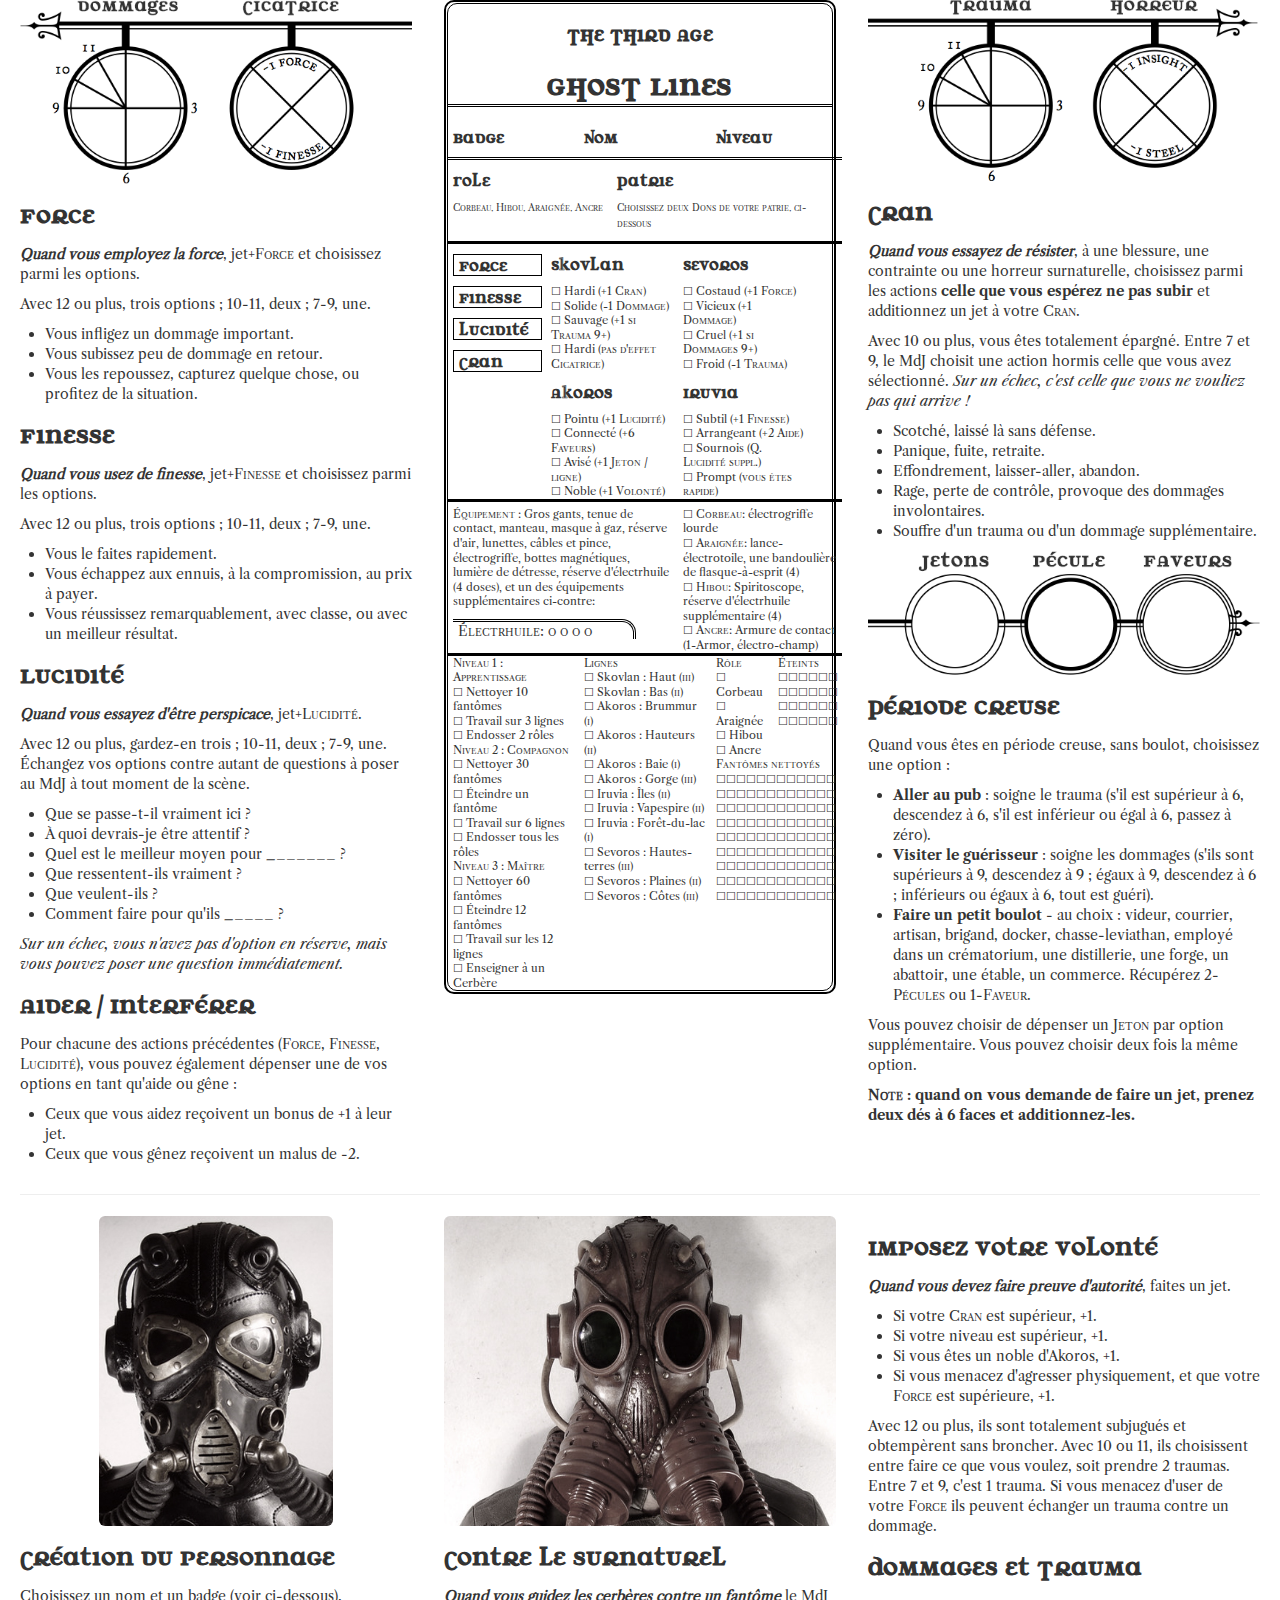
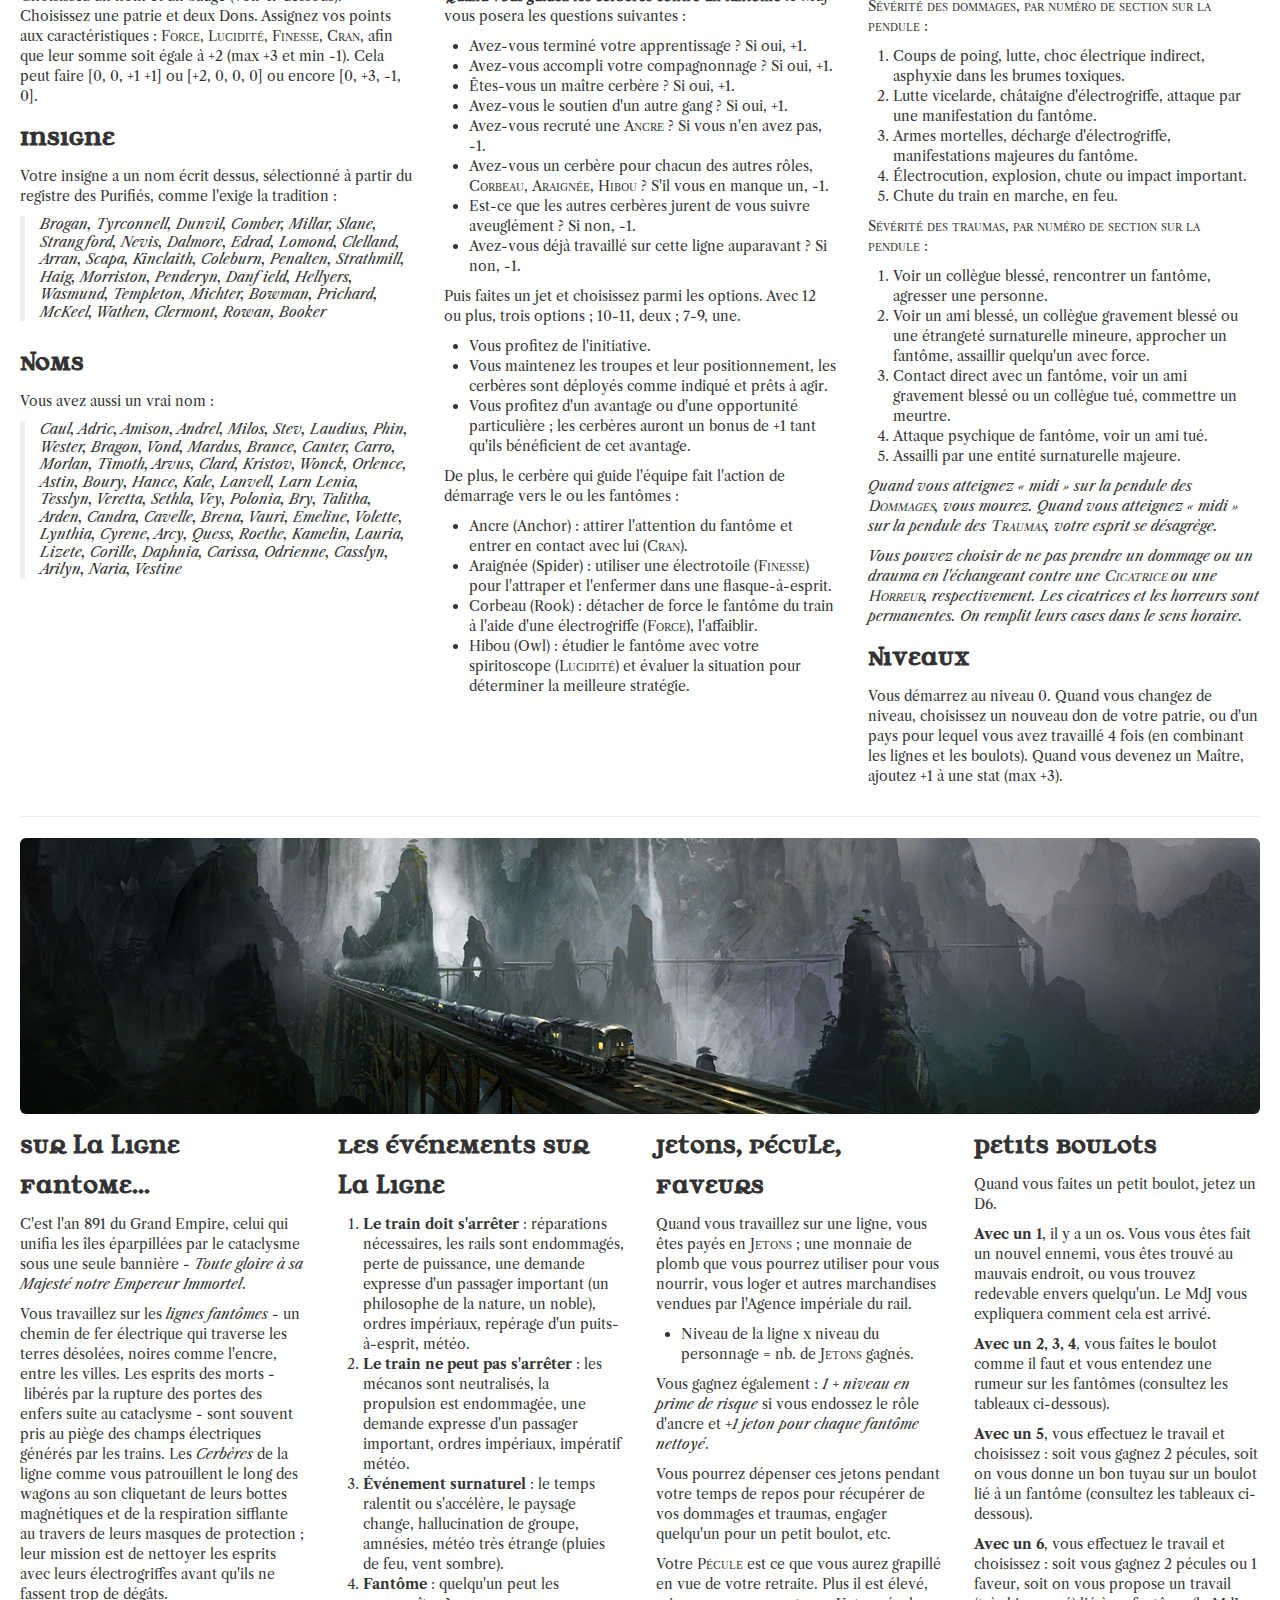
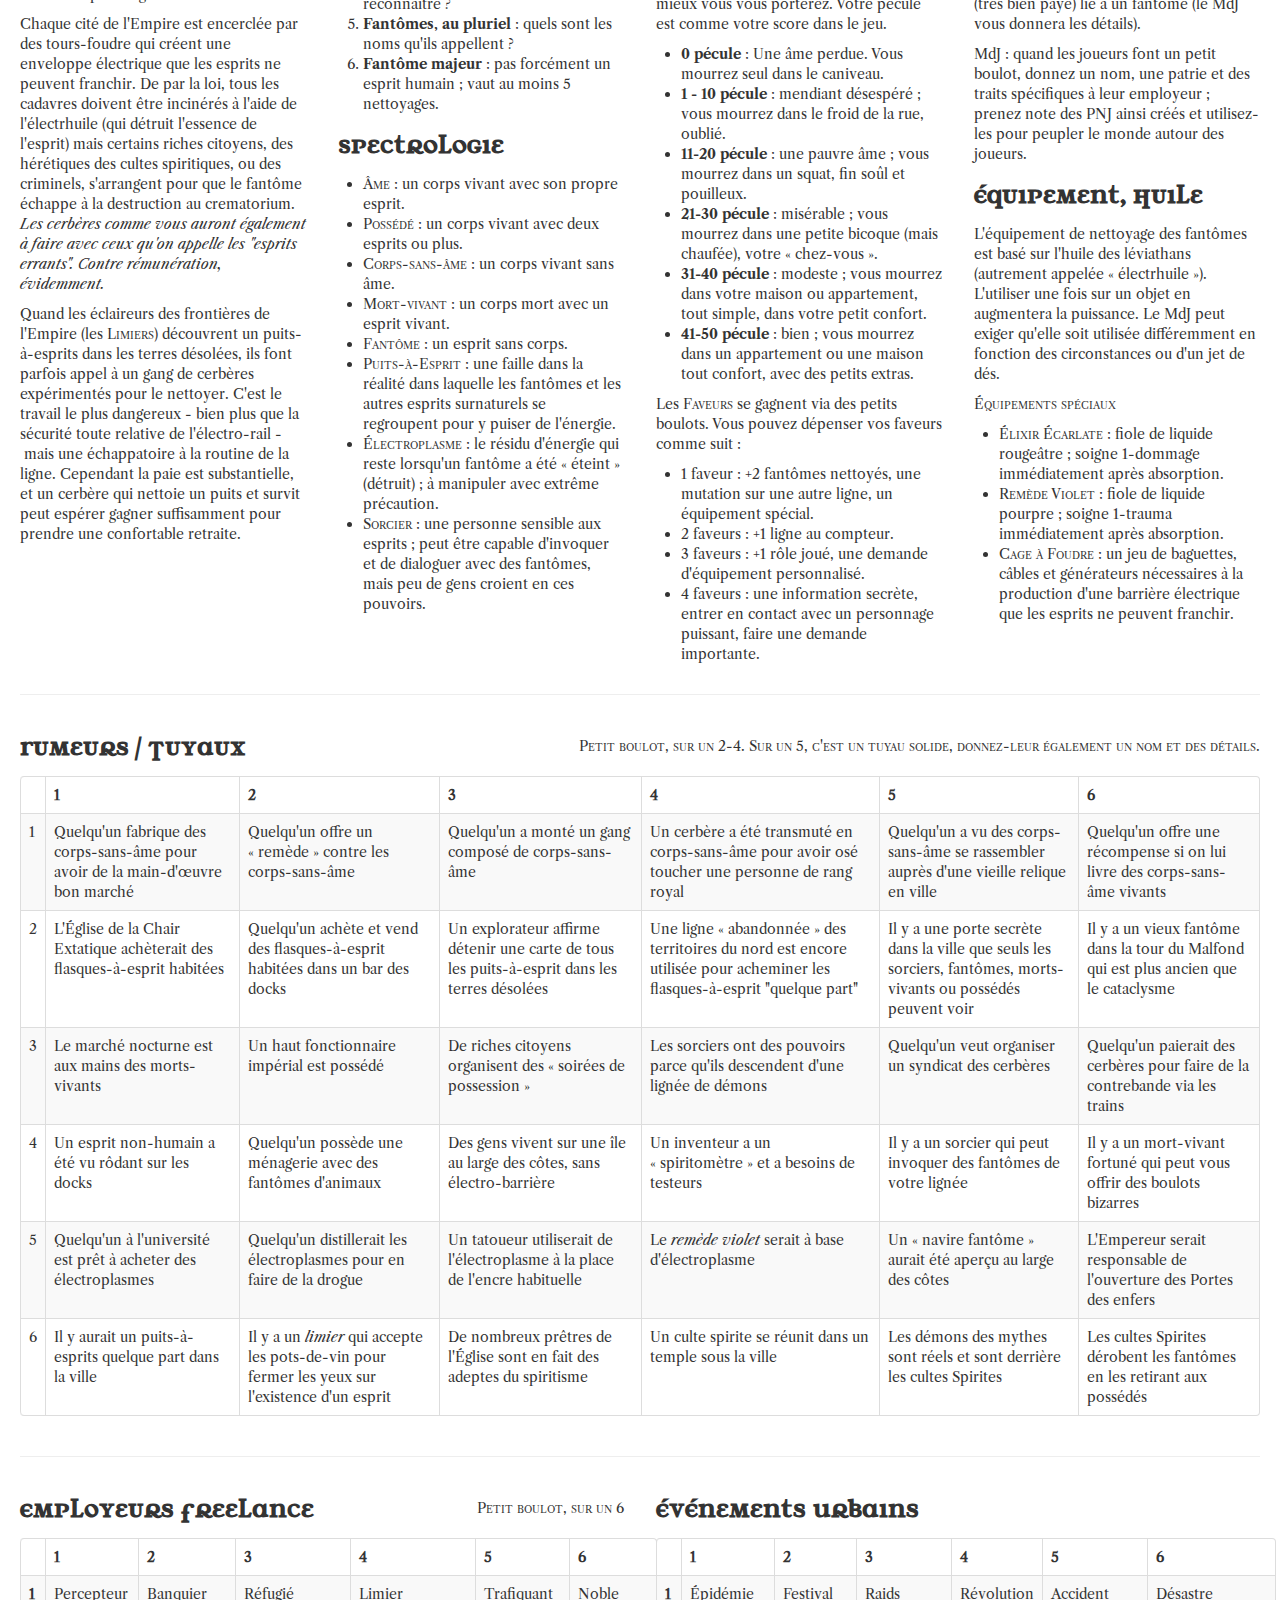
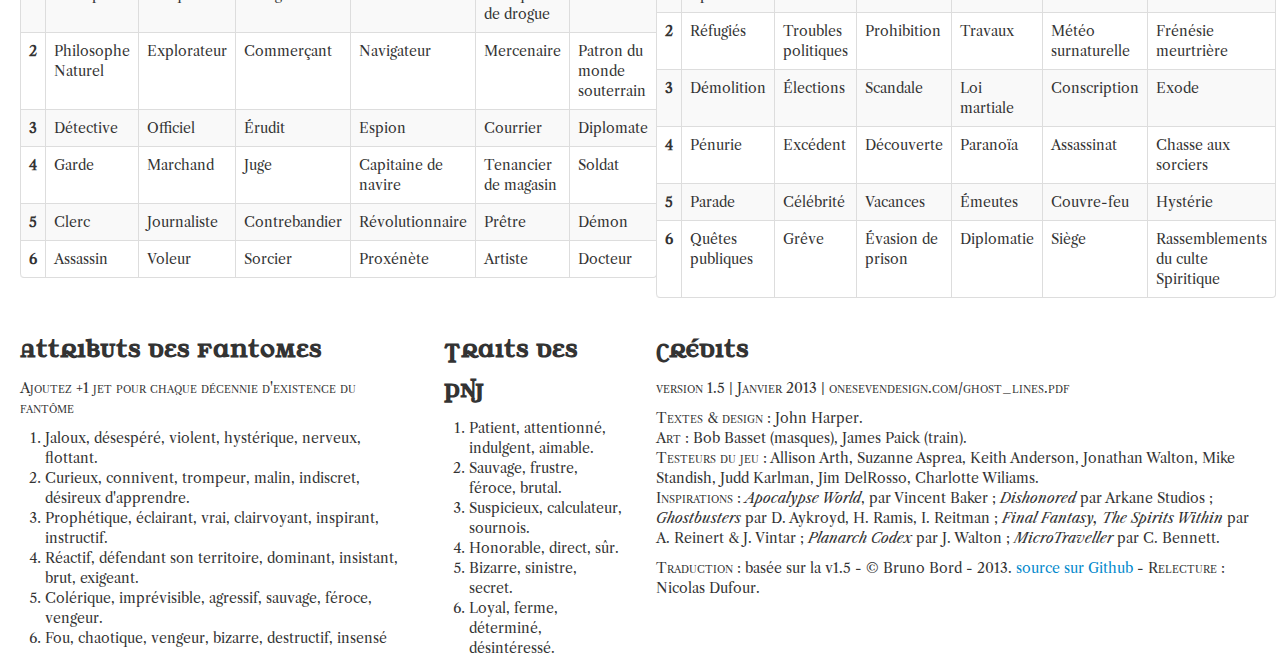
==== commit 9b18ca89: "bull -> cerbère - refs #3" ====
--- a/index.html
+++ b/index.html
@@ -292,29 +292,29 @@
 		<img src="img/gas_mask_01.jpg" id="gas-mask01" alt="Gas mask" class="img-rounded">
 		</div>
 		<h2 id="contre-le-surnaturel">Contre le surnaturel</h2>
-<p><strong><em>Quand vous guidez les Bulls contre un fantôme</em></strong> le MdJ vous posera les
+<p><strong><em>Quand vous guidez les cerbères contre un fantôme</em></strong> le MdJ vous posera les
 questions suivantes :</p>
 <ul>
 <li>Avez-vous terminé votre apprentissage ? Si oui, +1.</li>
 <li>Avez-vous accompli votre compagnonnage ? Si oui, +1.</li>
-<li>Êtes-vous un maître Bull ? Si oui, +1.</li>
+<li>Êtes-vous un maître cerbère ? Si oui, +1.</li>
 <li>Avez-vous le soutien d'un autre gang ? Si oui, +1.</li>
 <li>Avez-vous recruté une <code>Ancre</code> ? Si vous n'en avez pas, -1.</li>
-<li>Avez-vous un Bull pour chacun des autres rôles, <code>Corbeau</code>, <code>Araignée</code>,
+<li>Avez-vous un cerbère pour chacun des autres rôles, <code>Corbeau</code>, <code>Araignée</code>,
 <code>Hibou</code> ? S'il vous en manque un, -1.</li>
-<li>Est-ce que les autres Bulls jurent de vous suivre aveuglément ? Si non, -1.</li>
+<li>Est-ce que les autres cerbères jurent de vous suivre aveuglément ? Si non, -1.</li>
 <li>Avez-vous déjà travaillé sur cette ligne auparavant ? Si non, -1.</li>
 </ul>
 <p>Puis faites un jet et choisissez parmi les options.
 Avec 12 ou plus, trois options ; 10-11, deux ; 7-9, une.</p>
 <ul>
 <li>Vous profitez de l'initiative.</li>
-<li>Vous maintenez les troupes et leur positionnement, les Bulls sont déployés
+<li>Vous maintenez les troupes et leur positionnement, les cerbères sont déployés
   comme indiqué et prêts à agir.</li>
-<li>Vous profitez d'un avantage ou d'une opportunité particulière ; les Bulls auront un
+<li>Vous profitez d'un avantage ou d'une opportunité particulière ; les cerbères auront un
   bonus de +1 tant qu'ils bénéficient de cet avantage.</li>
 </ul>
-<p>De plus, le Bull qui guide l'équipe fait l'action de démarrage vers le ou
+<p>De plus, le cerbère qui guide l'équipe fait l'action de démarrage vers le ou
 les fantômes :</p>
 <ul>
 <li>Ancre (Anchor) : attirer l'attention du fantôme et entrer en contact avec
@@ -387,7 +387,7 @@
 traverse les terres désolées, noires comme l'encre, entre les villes. Les
 esprits des morts - libérés par la rupture des portes des enfers suite au
 cataclysme - sont souvent pris au piège des champs électriques générés par les
-trains. Les "Bulls" de la ligne comme vous patrouillent le long des wagons au
+trains. Les <em>Cerbères</em> de la ligne comme vous patrouillent le long des wagons au
 son cliquetant de leurs bottes magnétiques et de la respiration sifflante au
 travers de leurs masques de protection ; leur mission est de nettoyer les
 esprits avec leurs électrogriffes avant qu'ils ne fassent trop de dégâts.</p>
@@ -396,13 +396,13 @@
 les cadavres doivent être incinérés à l'aide de l'électrhuile (qui détruit
 l'essence de l'esprit) mais certains riches citoyens, des hérétiques des cultes
 spiritiques, ou des criminels, s'arrangent pour que le fantôme échappe à la
-destruction au crematorium. <em>Les "Bulls" comme vous auront également à faire
+destruction au crematorium. <em>Les cerbères comme vous auront également à faire
 avec ceux qu'on appelle les "esprits errants". Contre rémunération, évidemment.</em></p>
 <p>Quand les éclaireurs des frontières de l'Empire (les <code>Limiers</code>) découvrent un
 puits-à-esprits dans les terres désolées, ils font parfois appel à un gang de
-"Bulls" expérimentés pour le nettoyer. C'est le travail le plus dangereux - bien
+cerbères expérimentés pour le nettoyer. C'est le travail le plus dangereux - bien
 plus que la sécurité toute relative de l'électro-rail - mais une échappatoire à
-la routine de la ligne. Cependant la paie est substantielle, et un "Bull" qui
+la routine de la ligne. Cependant la paie est substantielle, et un cerbère qui
 nettoie un puits et survit peut espérer gagner suffisamment pour prendre une
 confortable retraite.</p></div>
 	<div class="span3"><h2 id="les-evenements-sur-la-ligne">Les ÉvÉnements sur la ligne</h2>
@@ -531,7 +531,7 @@
         <td>Quelqu'un fabrique des corps-sans-âme pour avoir de la main-d'œuvre bon marché</td>
         <td>Quelqu'un offre un « remède » contre les corps-sans-âme</td>
         <td>Quelqu'un a monté un gang composé de corps-sans-âme</td>
-        <td>Un "Bull" a été transmuté en corps-sans-âme pour avoir osé toucher une personne de rang royal</td>
+        <td>Un cerbère a été transmuté en corps-sans-âme pour avoir osé toucher une personne de rang royal</td>
         <td>Quelqu'un a vu des corps-sans-âme se rassembler auprès d'une vieille relique en ville</td>
         <td>Quelqu'un offre une récompense si on lui livre des corps-sans-âme vivants</td>
     </tr>
@@ -550,8 +550,8 @@
         <td>Un haut fonctionnaire impérial est possédé</td>
         <td>De riches citoyens organisent des « soirées de possession »</td>
         <td>Les sorciers ont des pouvoirs parce qu'ils descendent d'une lignée de démons</td>
-        <td>Quelqu'un veut organiser un syndicat des "Bulls"</td>
-        <td>Quelqu'un paierait des "Bulls" pour faire de la contrebande via les trains</td>
+        <td>Quelqu'un veut organiser un syndicat des cerbères</td>
+        <td>Quelqu'un paierait des cerbères pour faire de la contrebande via les trains</td>
     </tr>
     <tr>
         <td>4</td>
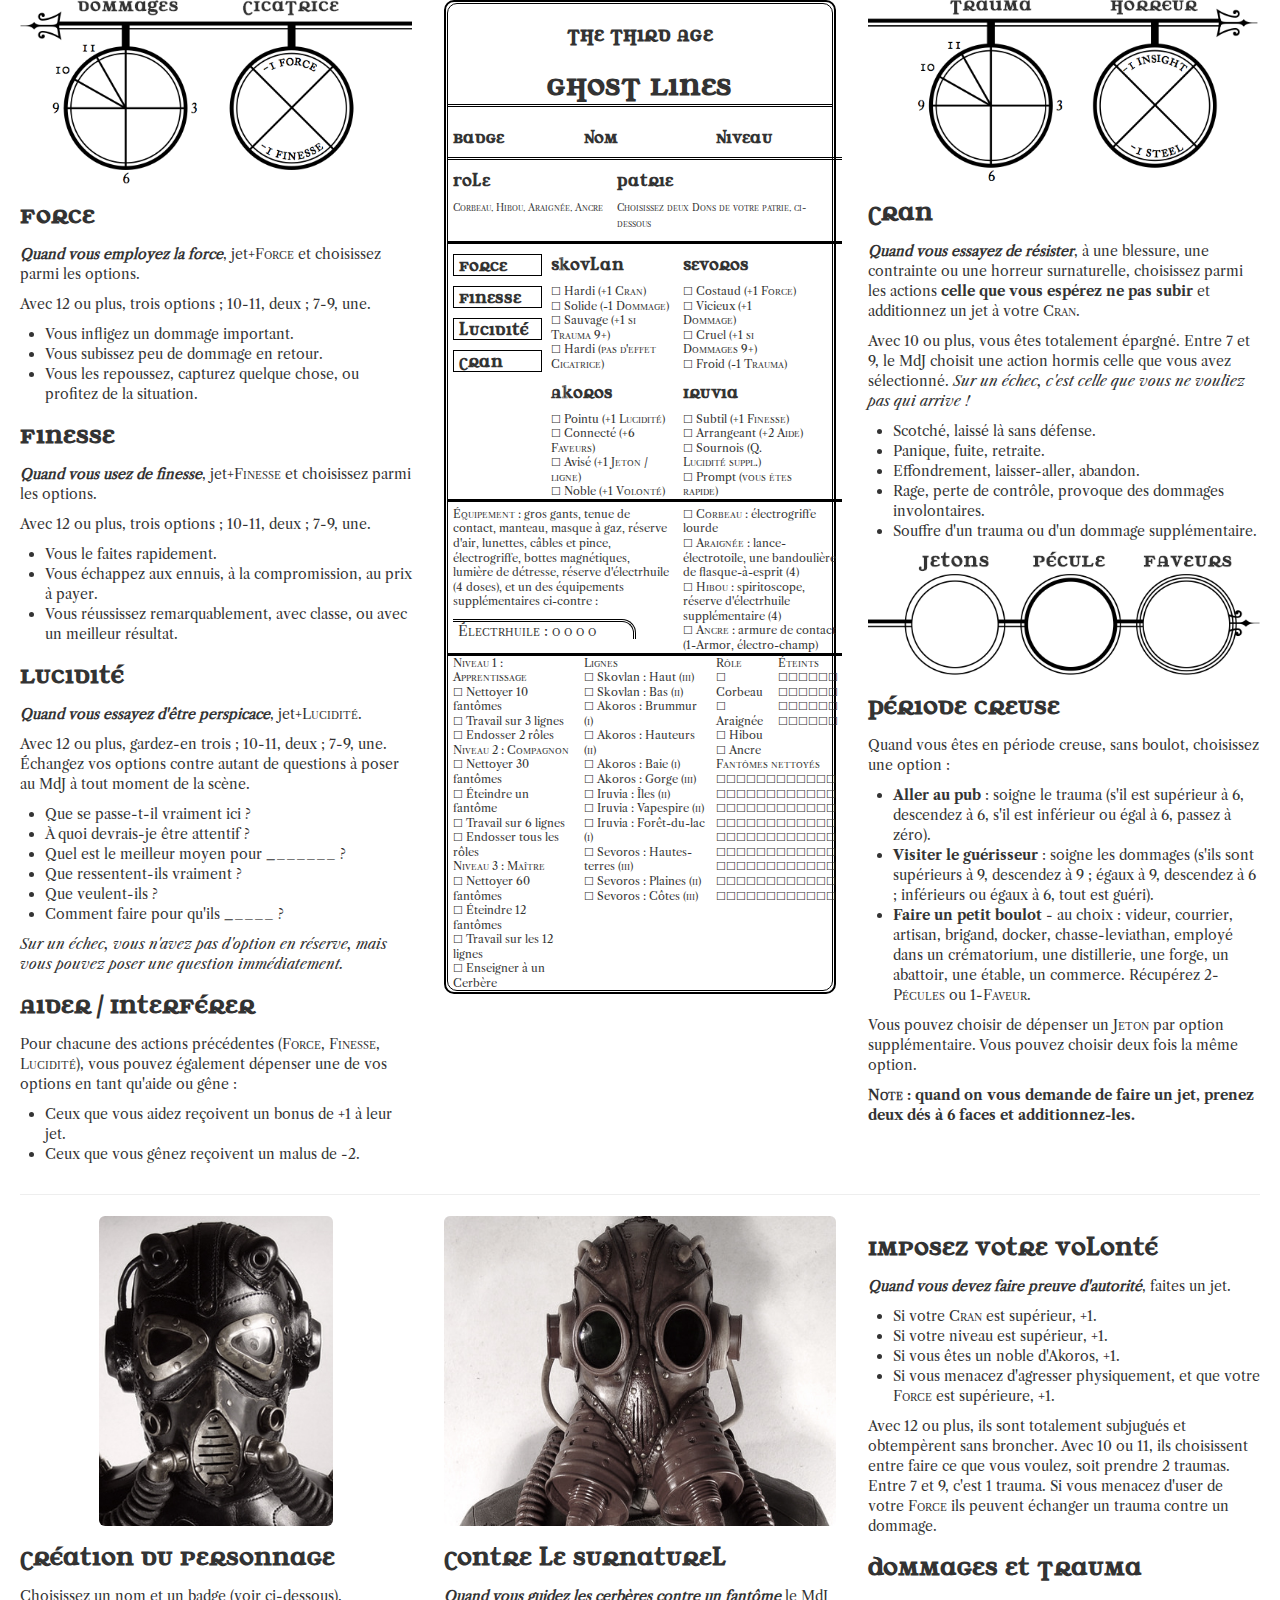
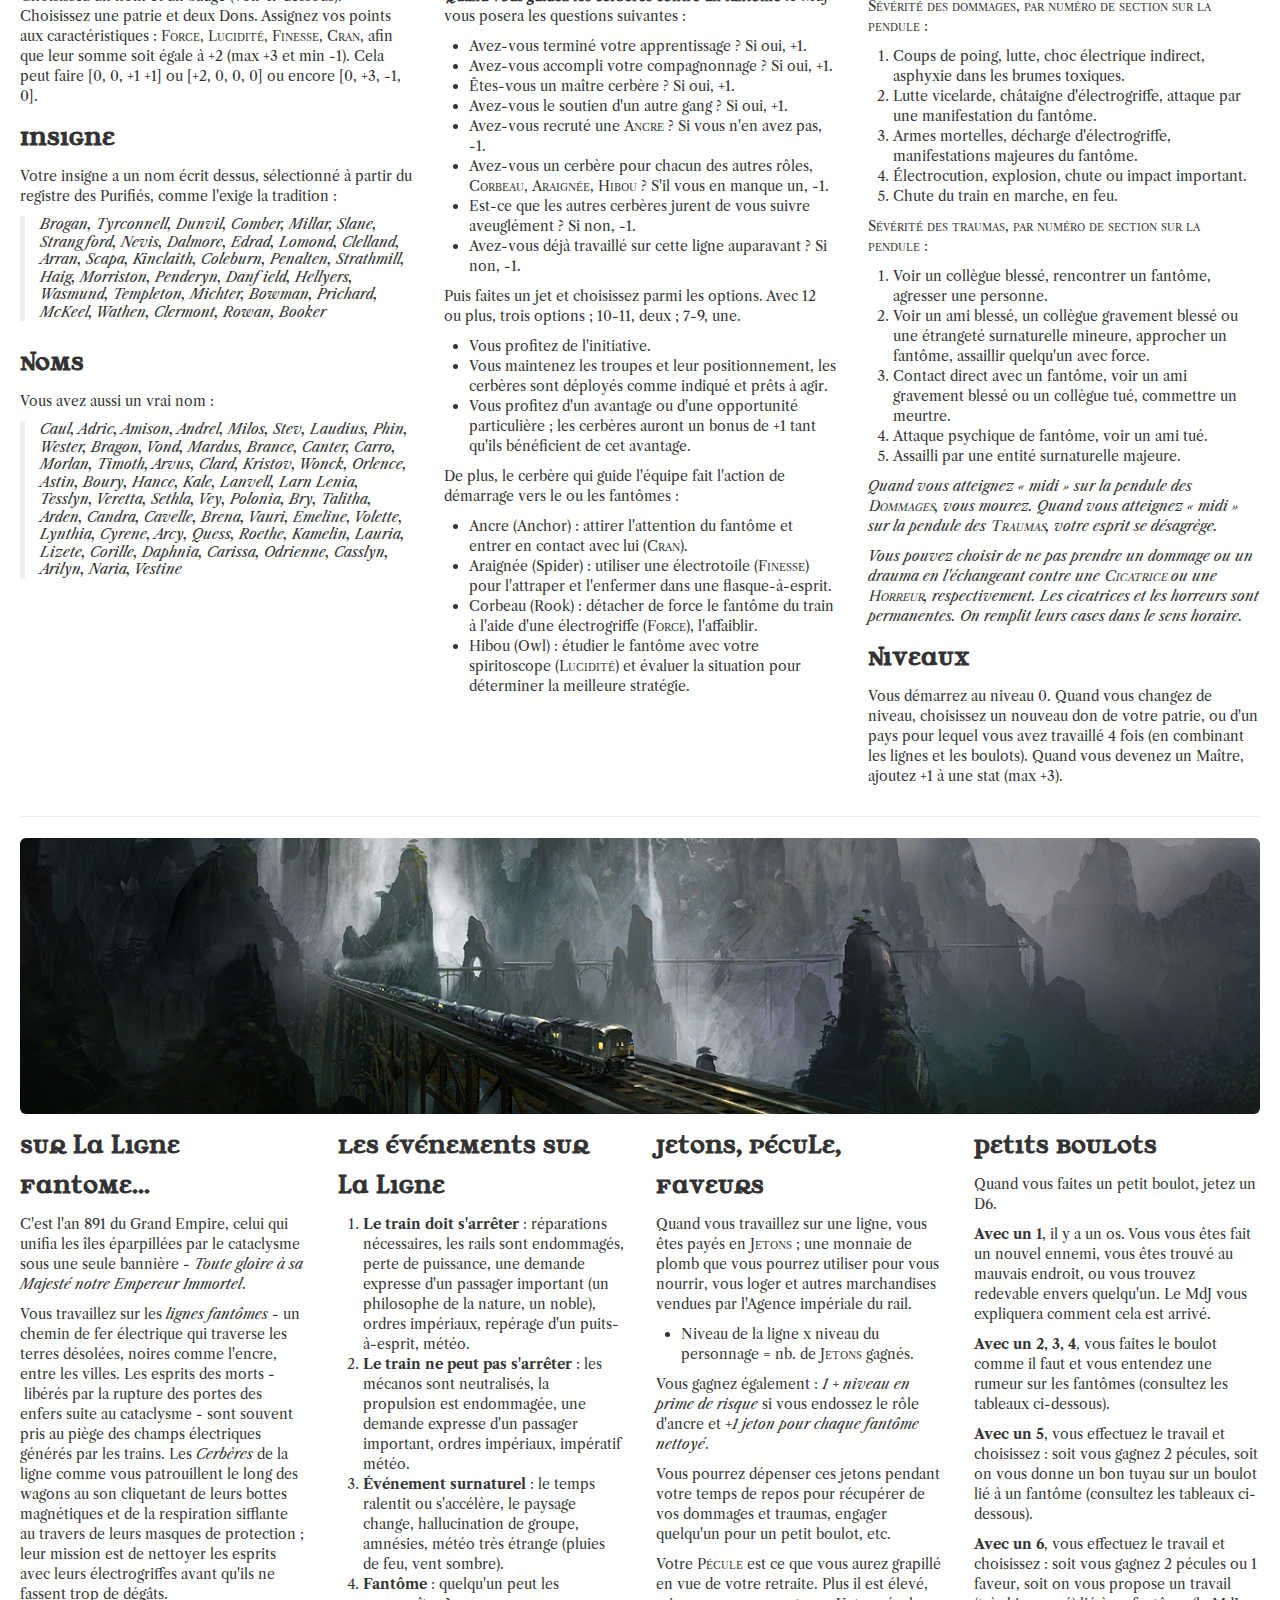
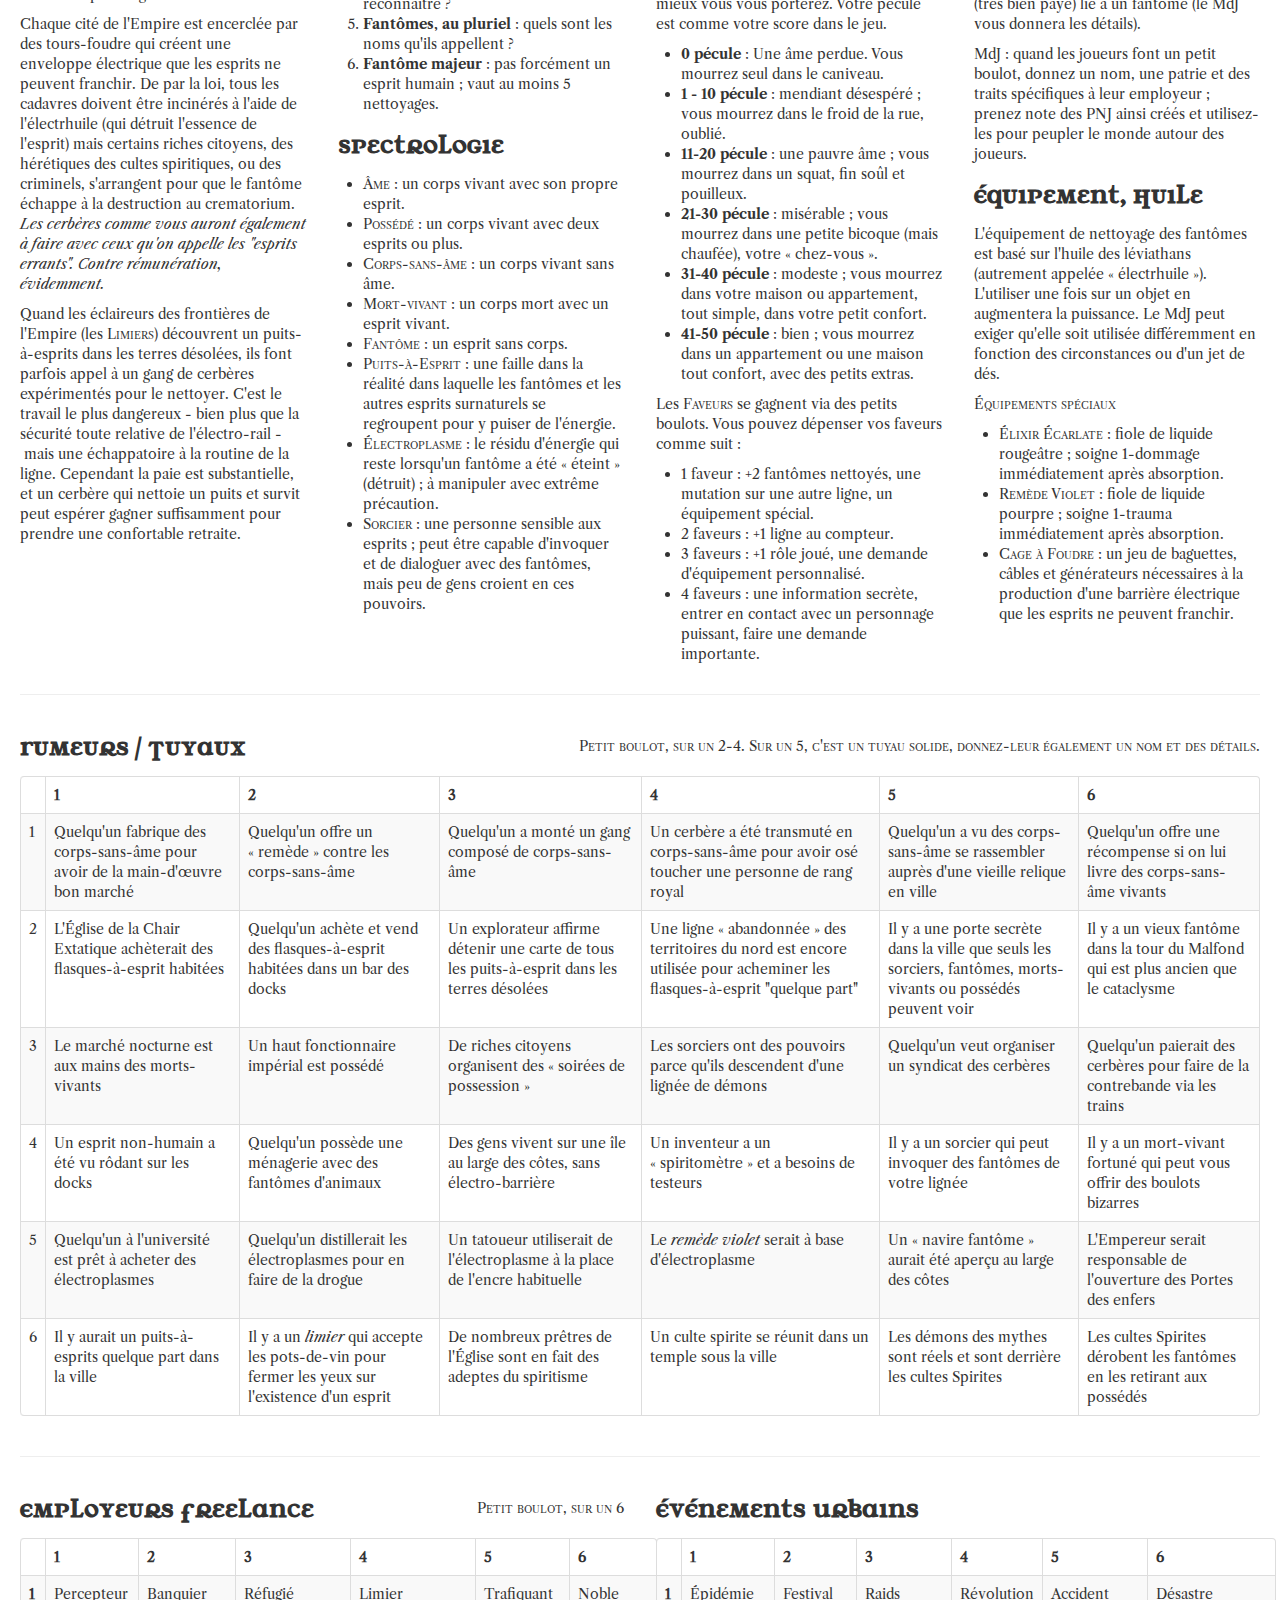
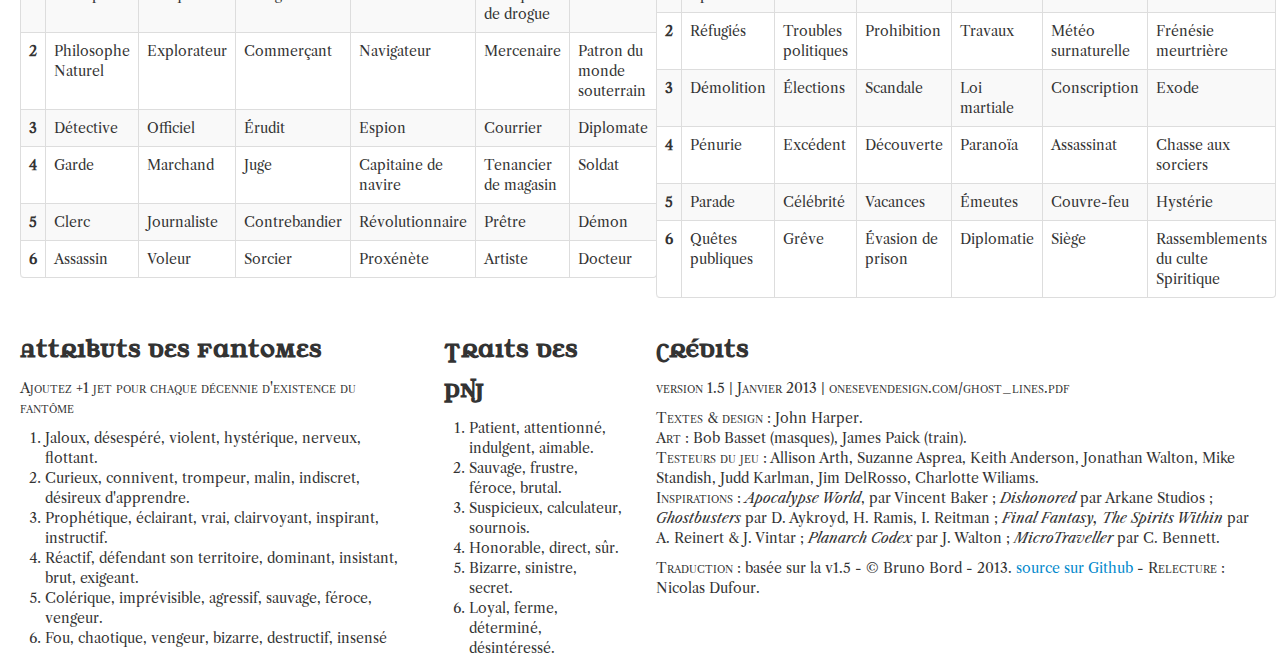
==== commit 25265fcb: "Relecture feuille de perso." ====
--- a/index.html
+++ b/index.html
@@ -120,33 +120,33 @@
 <div class="row-fluid wrap wrap-top bottom-border">
 
 	<div class="span7">
-		<p><code>Équipement</code> : Gros gants, tenue de contact, manteau, masque à gaz,
+		<p><code>Équipement</code> : gros gants, tenue de contact, manteau, masque à gaz,
 		réserve d'air, lunettes, câbles et pince, électrogriffe, bottes magnétiques,
 		lumière de détresse, réserve d'électrhuile (4 doses), et un des
-		équipements supplémentaires ci-contre:
+		équipements supplémentaires ci-contre :
 		</p>
-		<p id="lightning-oil" class="lightning-oil">Électrhuile: o o o o</p>
+		<p id="lightning-oil" class="lightning-oil">Électrhuile : o o o o</p>
 	</div>
 	<div class="span5">
 		<ul>
-			<li><code>Corbeau</code>: électrogriffe lourde</li>
-			<li><code>Araignée</code>: lance-électrotoile, une bandoulière de flasque-à-esprit (4)</li>
-			<li><code>Hibou</code>: Spiritoscope, réserve d'électrhuile supplémentaire (4)</li>
-			<li><code>Ancre</code>: Armure de contact (1-Armor, électro-champ)</li>
+			<li><code>Corbeau</code> : électrogriffe lourde</li>
+			<li><code>Araignée</code> : lance-électrotoile, une bandoulière de flasque-à-esprit (4)</li>
+			<li><code>Hibou</code> : spiritoscope, réserve d'électrhuile supplémentaire (4)</li>
+			<li><code>Ancre</code> : armure de contact (1-Armor, électro-champ)</li>
 		</ul>
 	</div>
 </div>
 
 <div class="row-fluid wrap">
 	<div class="span4">
-		<code>Niveau 1 : Apprentissage</code>
+		<code>Niveau 1 : Apprentissage</code>
 		<ul>
 			<li>Nettoyer 10 fantômes</li>
 			<li>Travail sur 3 lignes</li>
 			<li>Endosser 2 rôles</li>
 		</ul>
 
-		<code>Niveau 2 : Compagnon</code>
+		<code>Niveau 2 : Compagnon</code>
 		<ul>
 			<li>Nettoyer 30 fantômes</li>
 			<li>Éteindre un fantôme</li>
@@ -154,7 +154,7 @@
 			<li>Endosser tous les rôles</li>
 		</ul>
 
-		<code>Niveau 3 : Maître</code>
+		<code>Niveau 3 : Maître</code>
 		<ul>
 			<li>Nettoyer 60 fantômes</li>
 			<li>Éteindre 12 fantômes</li>
@@ -165,18 +165,18 @@
 	<div class="span4">
 		<code>Lignes</code>
 		<ul>
-			<li>Skovlan : Haut (<code>iii</code>)</li>
-			<li>Skovlan : Bas (<code>ii</code>)</li>
-			<li>Akoros : Brummur (<code>i</code>)</li>
-			<li>Akoros : Hauteurs (<code>ii</code>)</li>
-			<li>Akoros : Baie (<code>i</code>)</li>
-			<li>Akoros : Gorge (<code>iii</code>)</li>
-			<li>Iruvia : Îles (<code>ii</code>)</li>
-			<li>Iruvia : Vapespire (<code>ii</code>)</li>
-			<li>Iruvia : Forêt-du-lac (<code>i</code>)</li>
-			<li>Sevoros : Hautes-terres (<code>iii</code>)</li>
-			<li>Sevoros : Plaines (<code>ii</code>)</li>
-			<li>Sevoros : Côtes (<code>iii</code>)</li>
+			<li>Skovlan : Haut (<code>iii</code>)</li>
+			<li>Skovlan : Bas (<code>ii</code>)</li>
+			<li>Akoros : Brummur (<code>i</code>)</li>
+			<li>Akoros : Hauteurs (<code>ii</code>)</li>
+			<li>Akoros : Baie (<code>i</code>)</li>
+			<li>Akoros : Gorge (<code>iii</code>)</li>
+			<li>Iruvia : Îles (<code>ii</code>)</li>
+			<li>Iruvia : Vapespire (<code>ii</code>)</li>
+			<li>Iruvia : Forêt-du-lac (<code>i</code>)</li>
+			<li>Sevoros : Hautes-terres (<code>iii</code>)</li>
+			<li>Sevoros : Plaines (<code>ii</code>)</li>
+			<li>Sevoros : Côtes (<code>iii</code>)</li>
 		</ul>
 	</div>
 	<div class="span4">
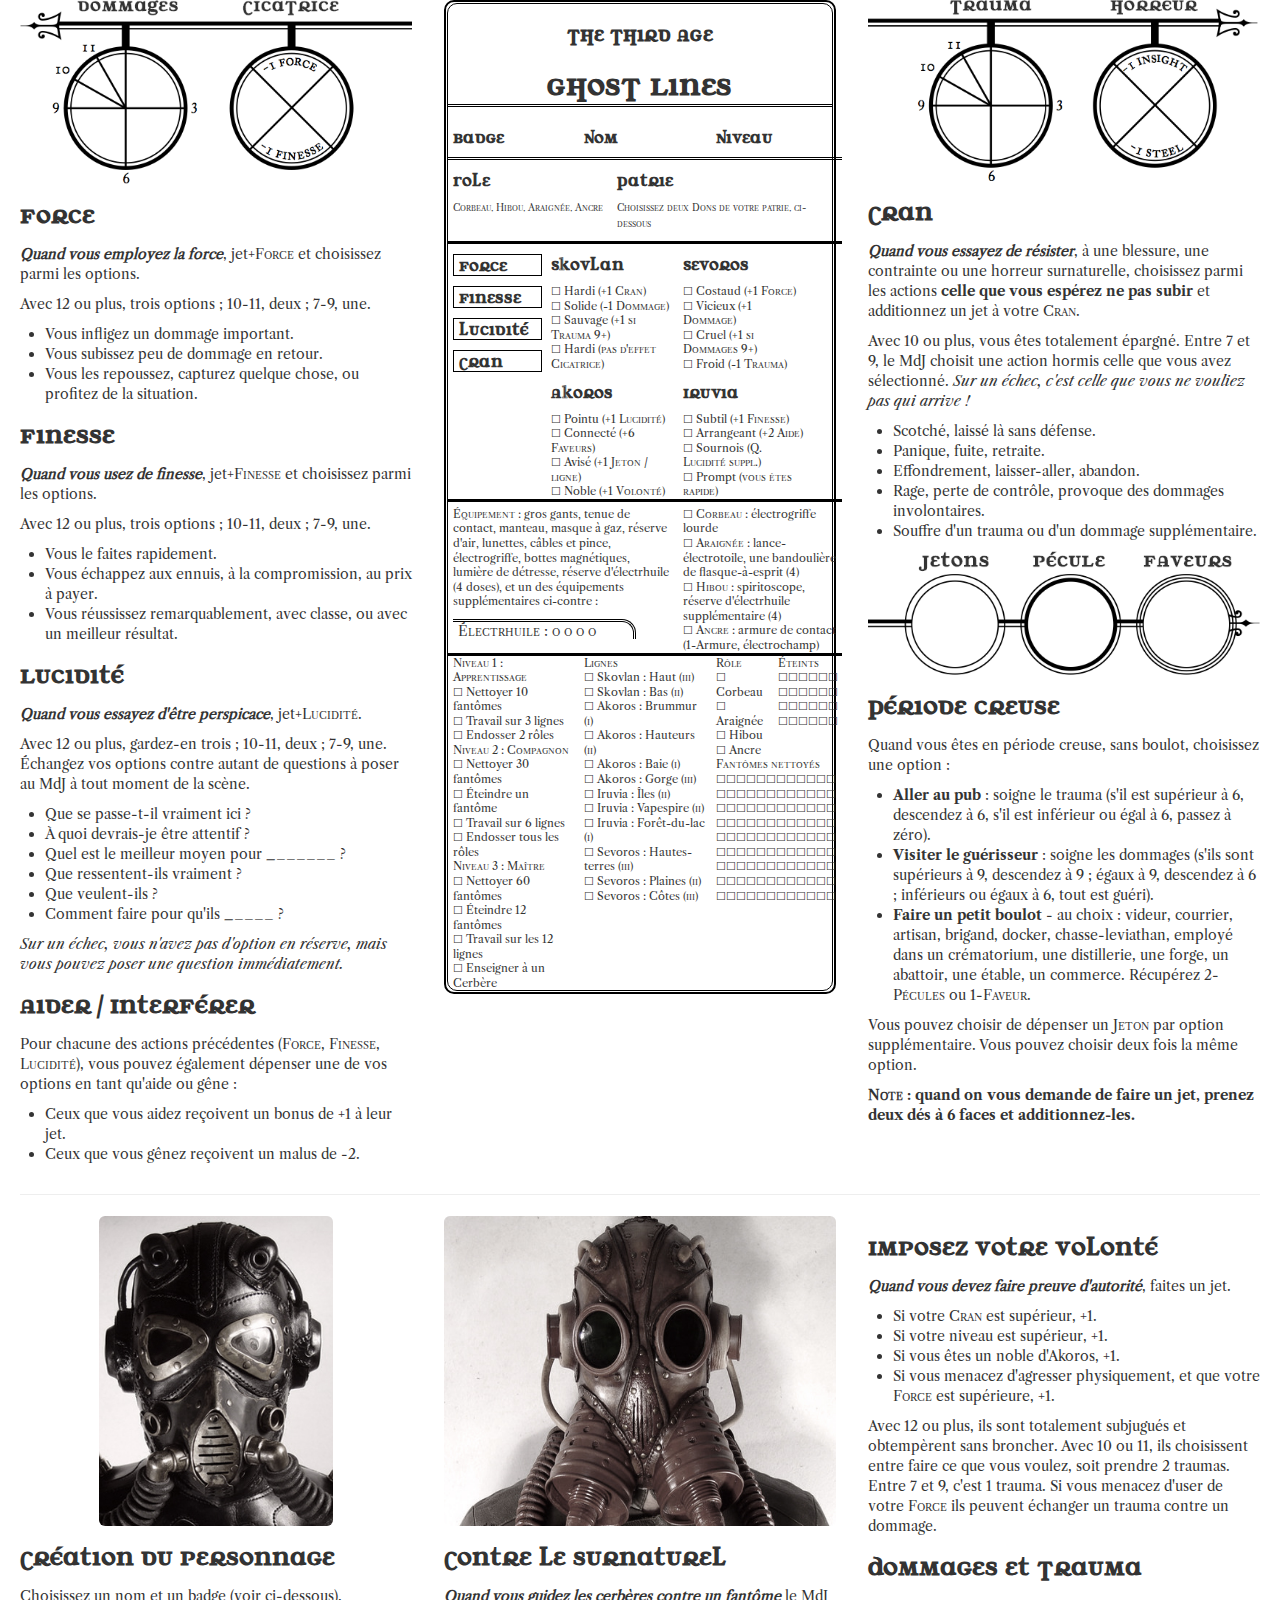
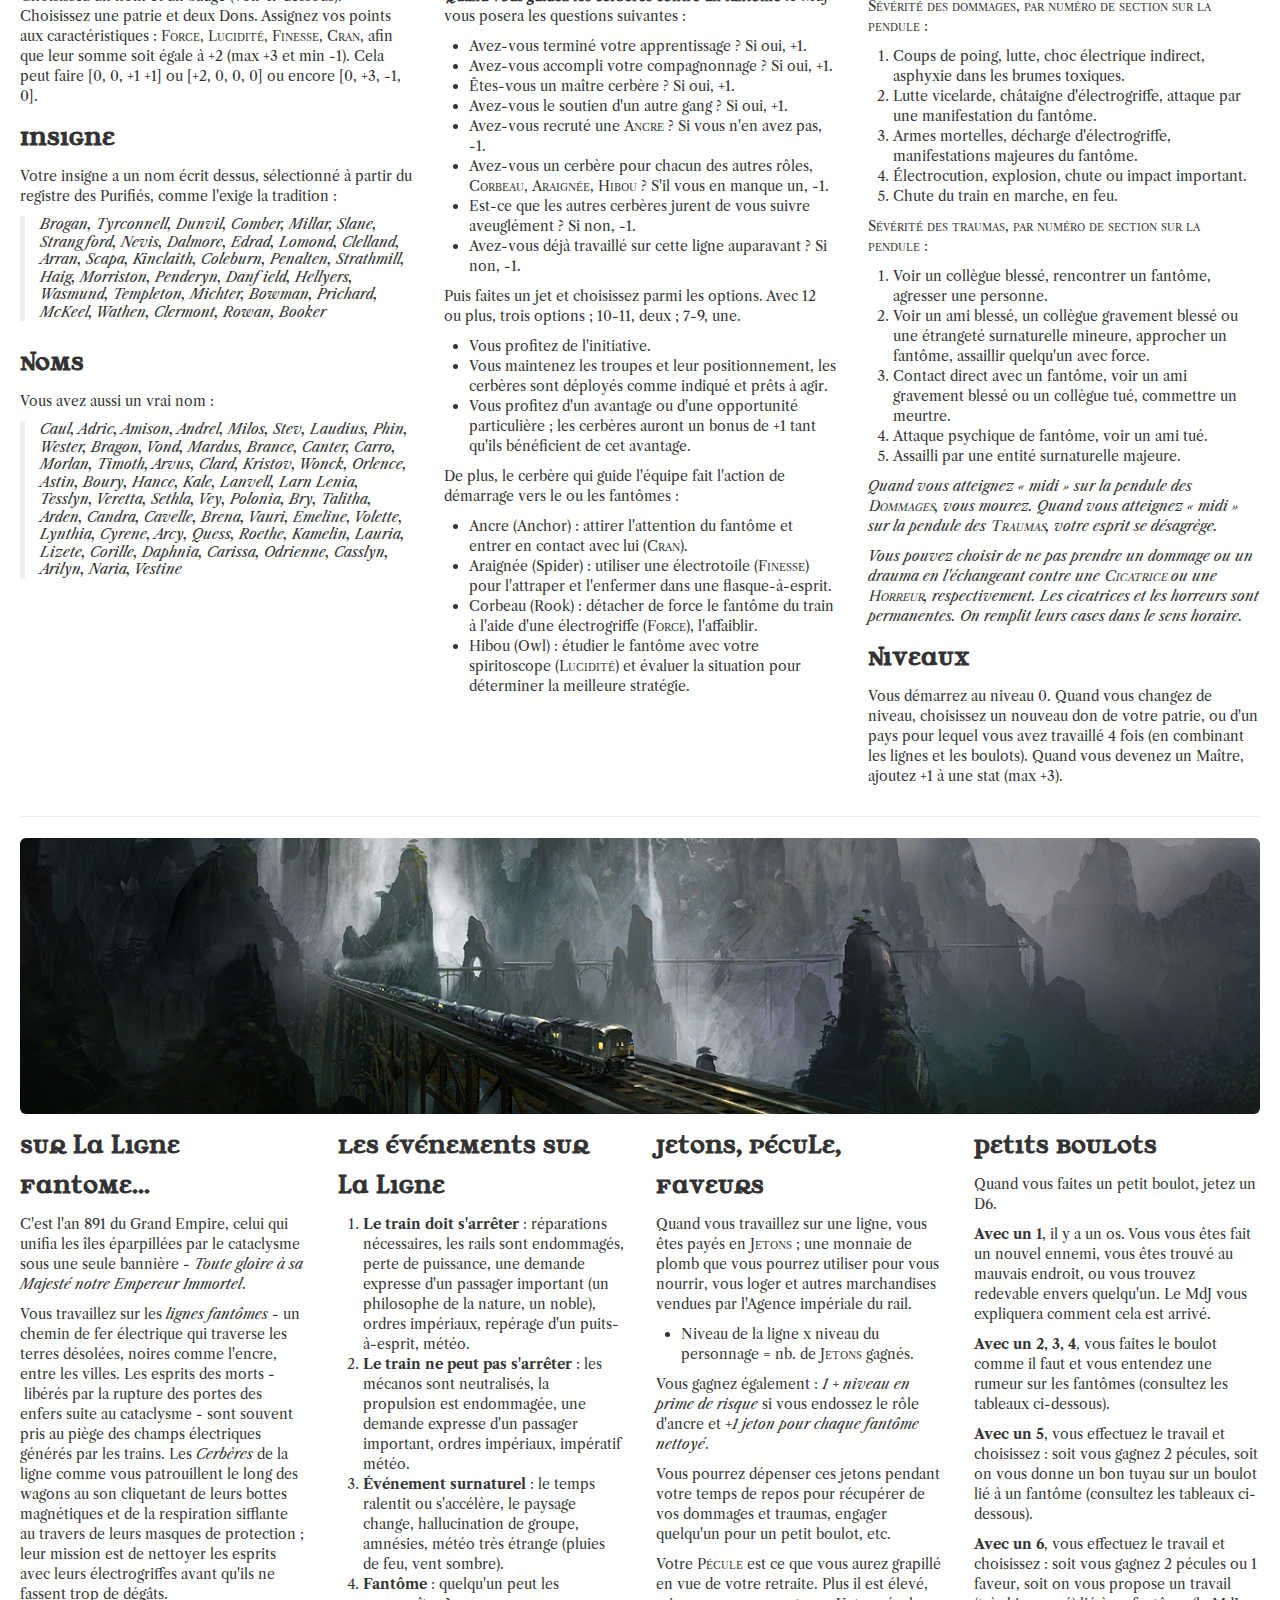
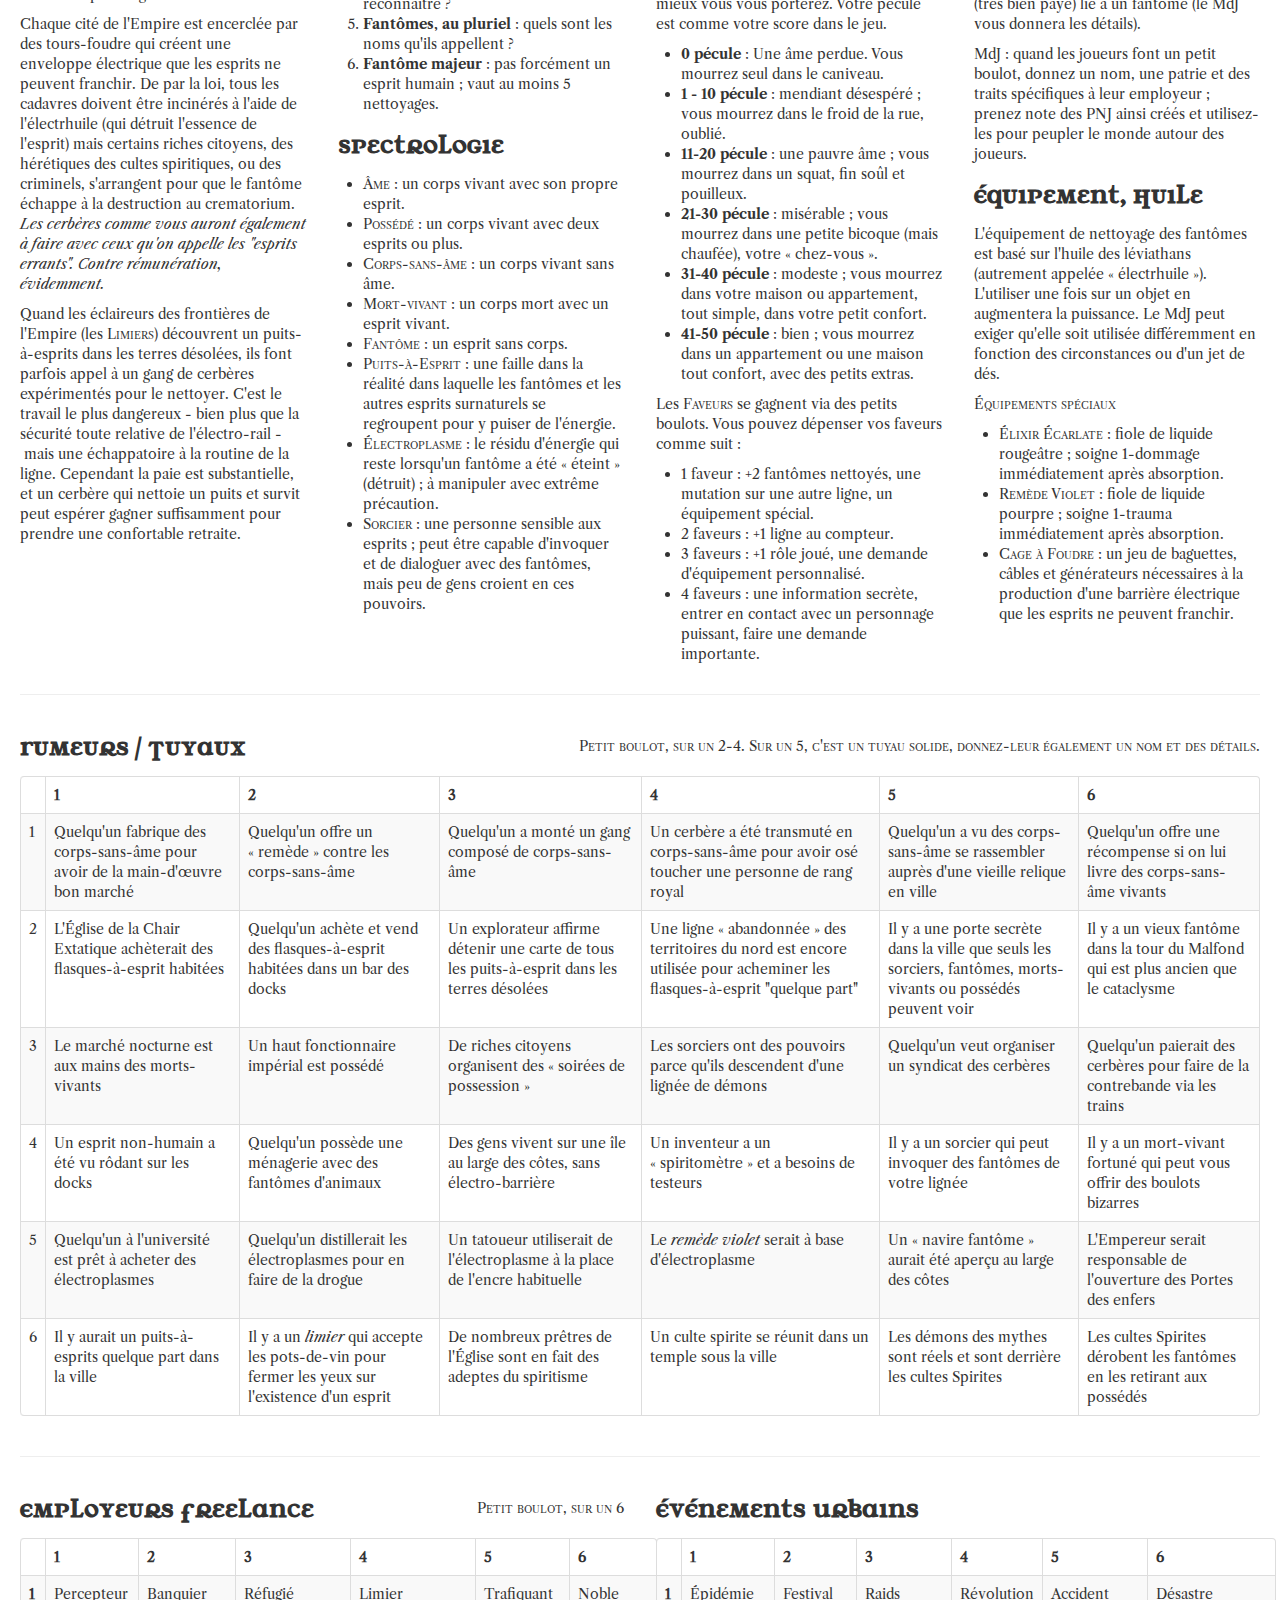
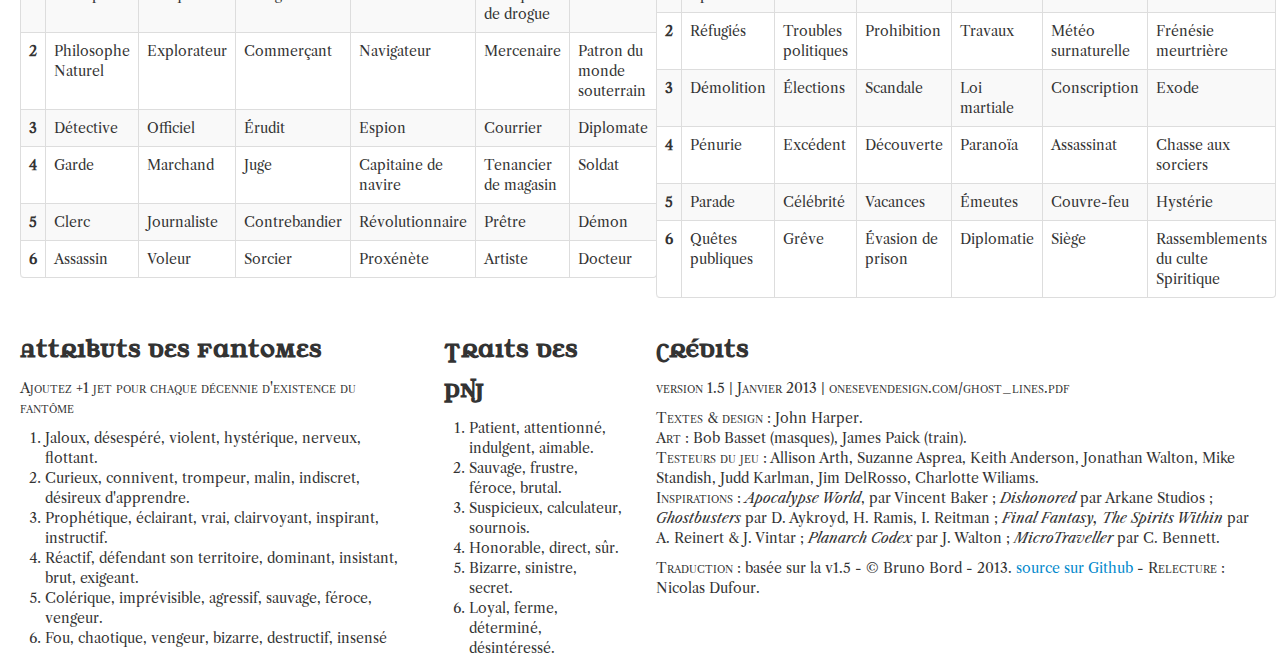
==== commit 3c957ce6: "petites micro-corrections. fixes #14 et fixes #15" ====
--- a/index.html
+++ b/index.html
@@ -132,7 +132,7 @@
 			<li><code>Corbeau</code> : électrogriffe lourde</li>
 			<li><code>Araignée</code> : lance-électrotoile, une bandoulière de flasque-à-esprit (4)</li>
 			<li><code>Hibou</code> : spiritoscope, réserve d'électrhuile supplémentaire (4)</li>
-			<li><code>Ancre</code> : armure de contact (1-Armor, électro-champ)</li>
+			<li><code>Ancre</code> : armure de contact (1-Armure, électrochamp)</li>
 		</ul>
 	</div>
 </div>
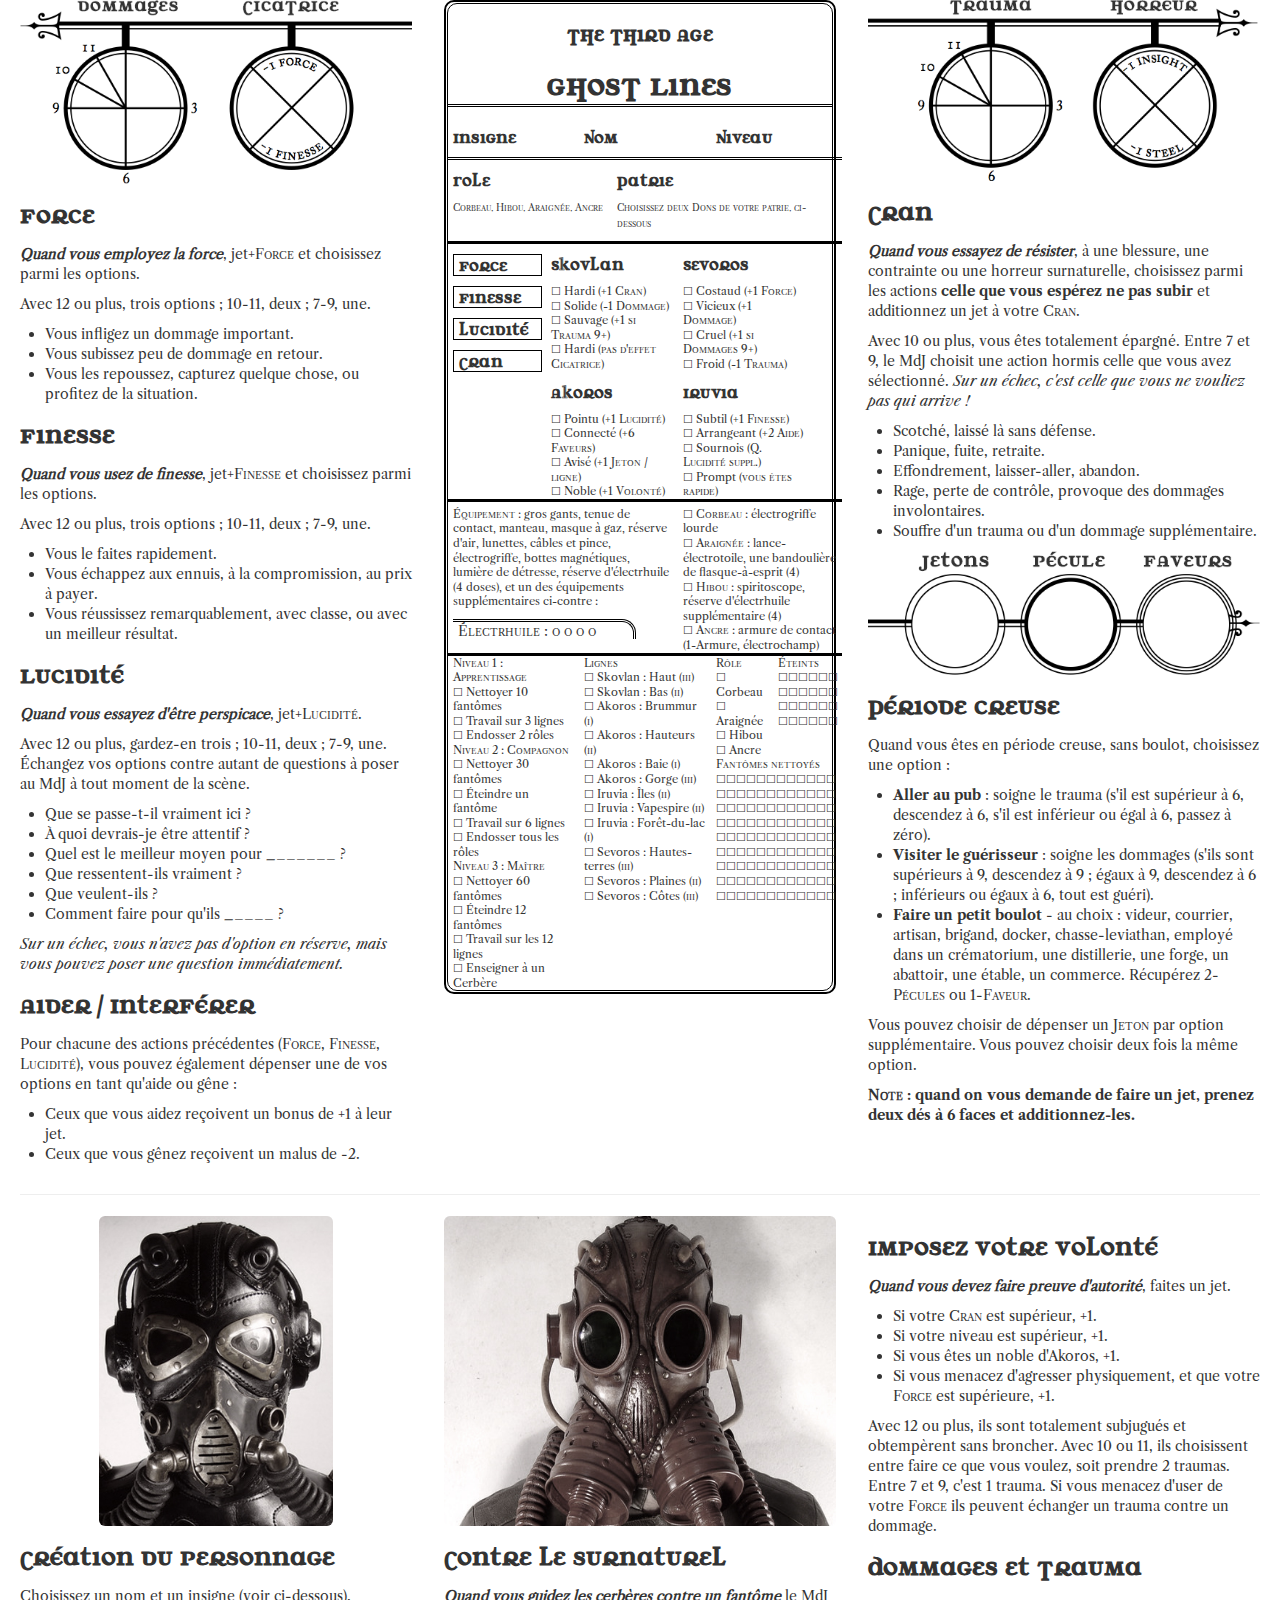
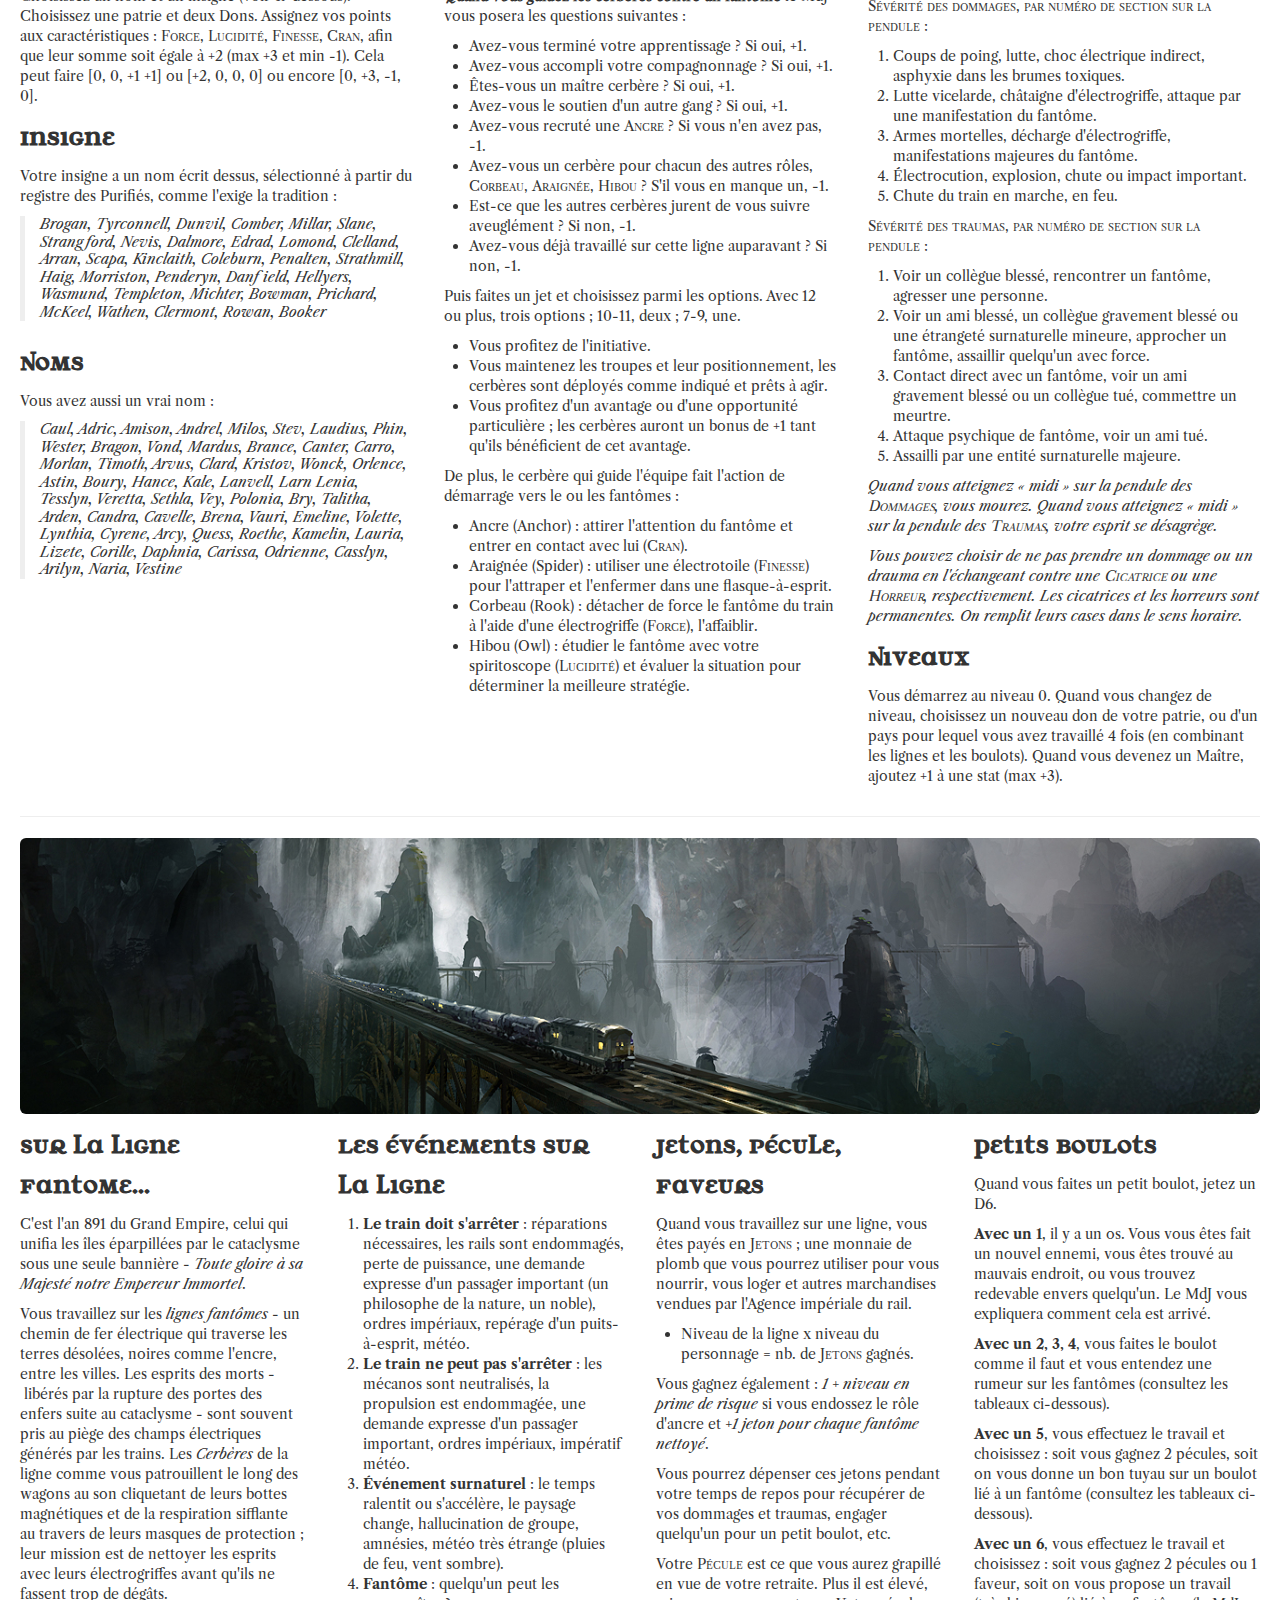
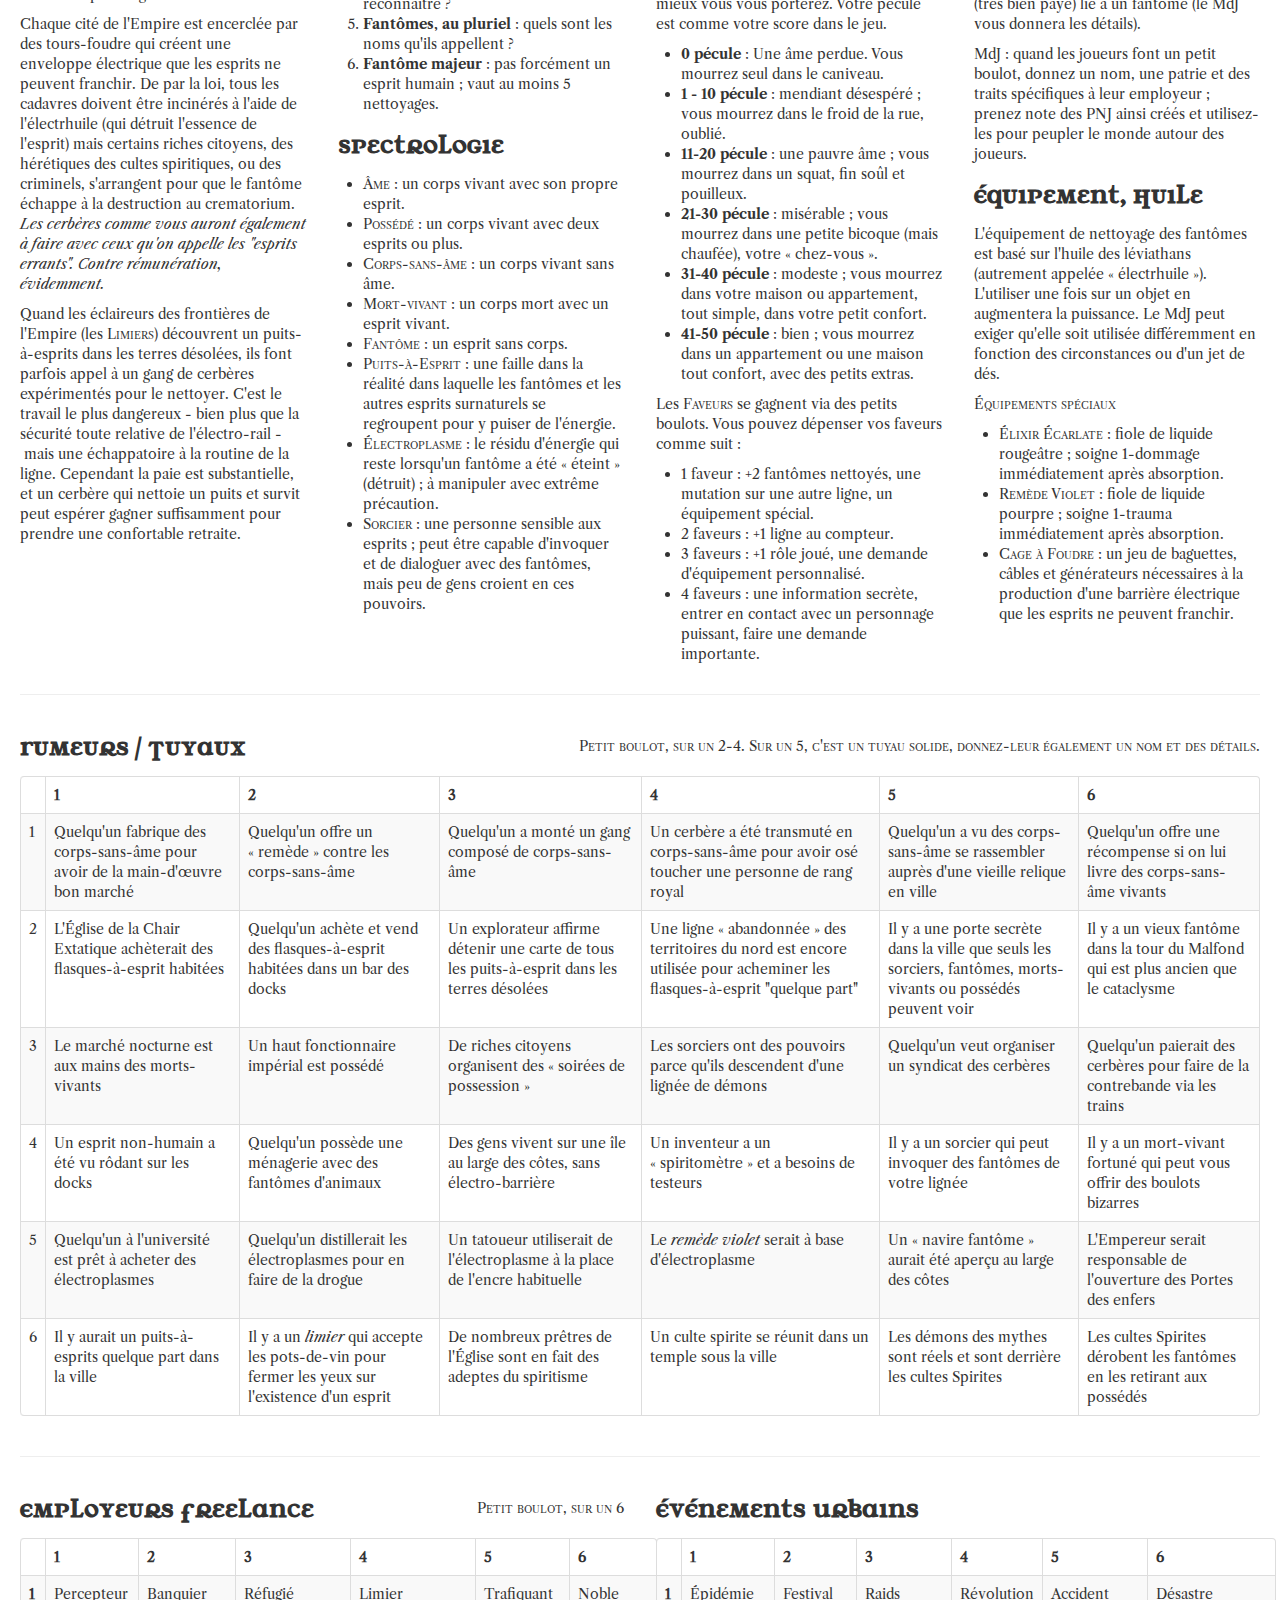
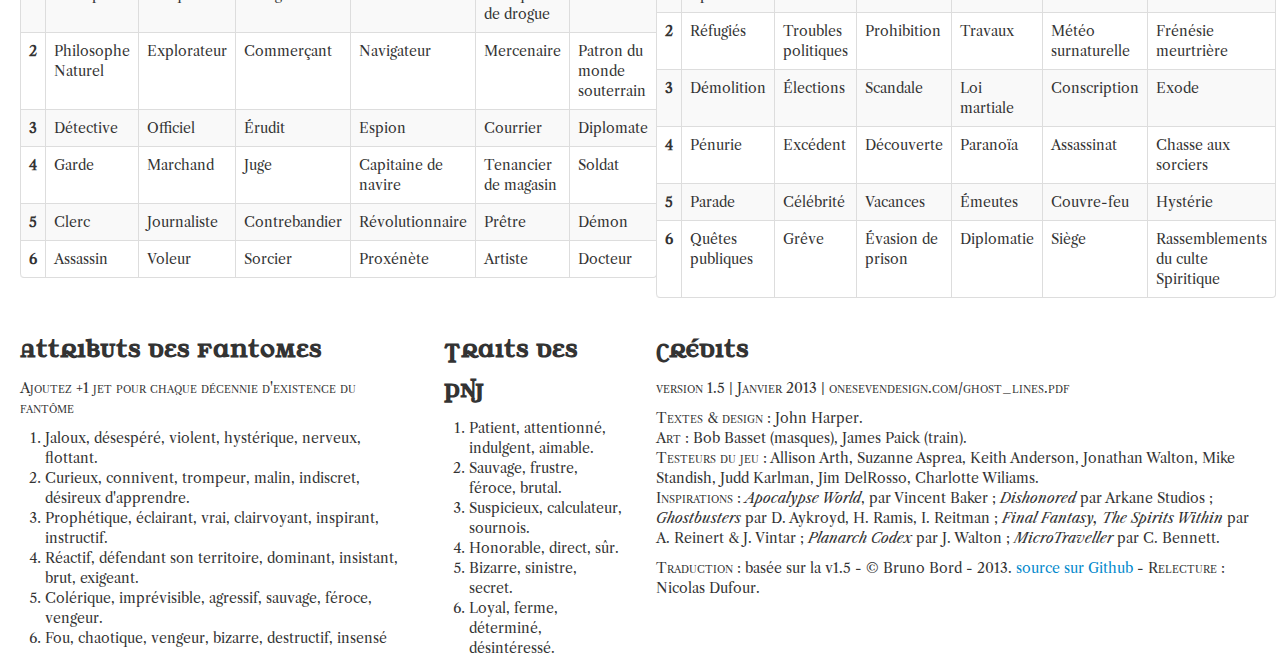
==== commit 30c35d52: "badge -> insigne" ====
--- a/index.html
+++ b/index.html
@@ -60,7 +60,7 @@
 </div>
 
 <div class="row-fluid wrap double-bottom-border">
-    <div class="span4"><h4>Badge</h4></div>
+    <div class="span4"><h4>Insigne</h4></div>
     <div class="span4"><h4>Nom</h4></div>
     <div class="span4"><h4>Niveau</h4></div>
 </div>
@@ -263,7 +263,7 @@
 		<img src="img/gas_mask_02.jpg" id="gas-mask02" alt="Gas mask" class="img-rounded" height="380">
 		</div>
 		<h2 id="creation-du-personnage">CrÉation du personnage</h2>
-<p>Choisissez un nom et un badge (voir ci-dessous). Choisissez une patrie et deux
+<p>Choisissez un nom et un insigne (voir ci-dessous). Choisissez une patrie et deux
 Dons. Assignez vos points aux caractéristiques : <code>Force</code>, <code>Lucidité</code>, <code>Finesse</code>,
 <code>Cran</code>, afin que leur somme soit égale à +2 (max +3 et min -1). Cela peut faire
 [0, 0, +1 +1] ou [+2, 0, 0, 0] ou encore [0, +3, -1, 0].</p>
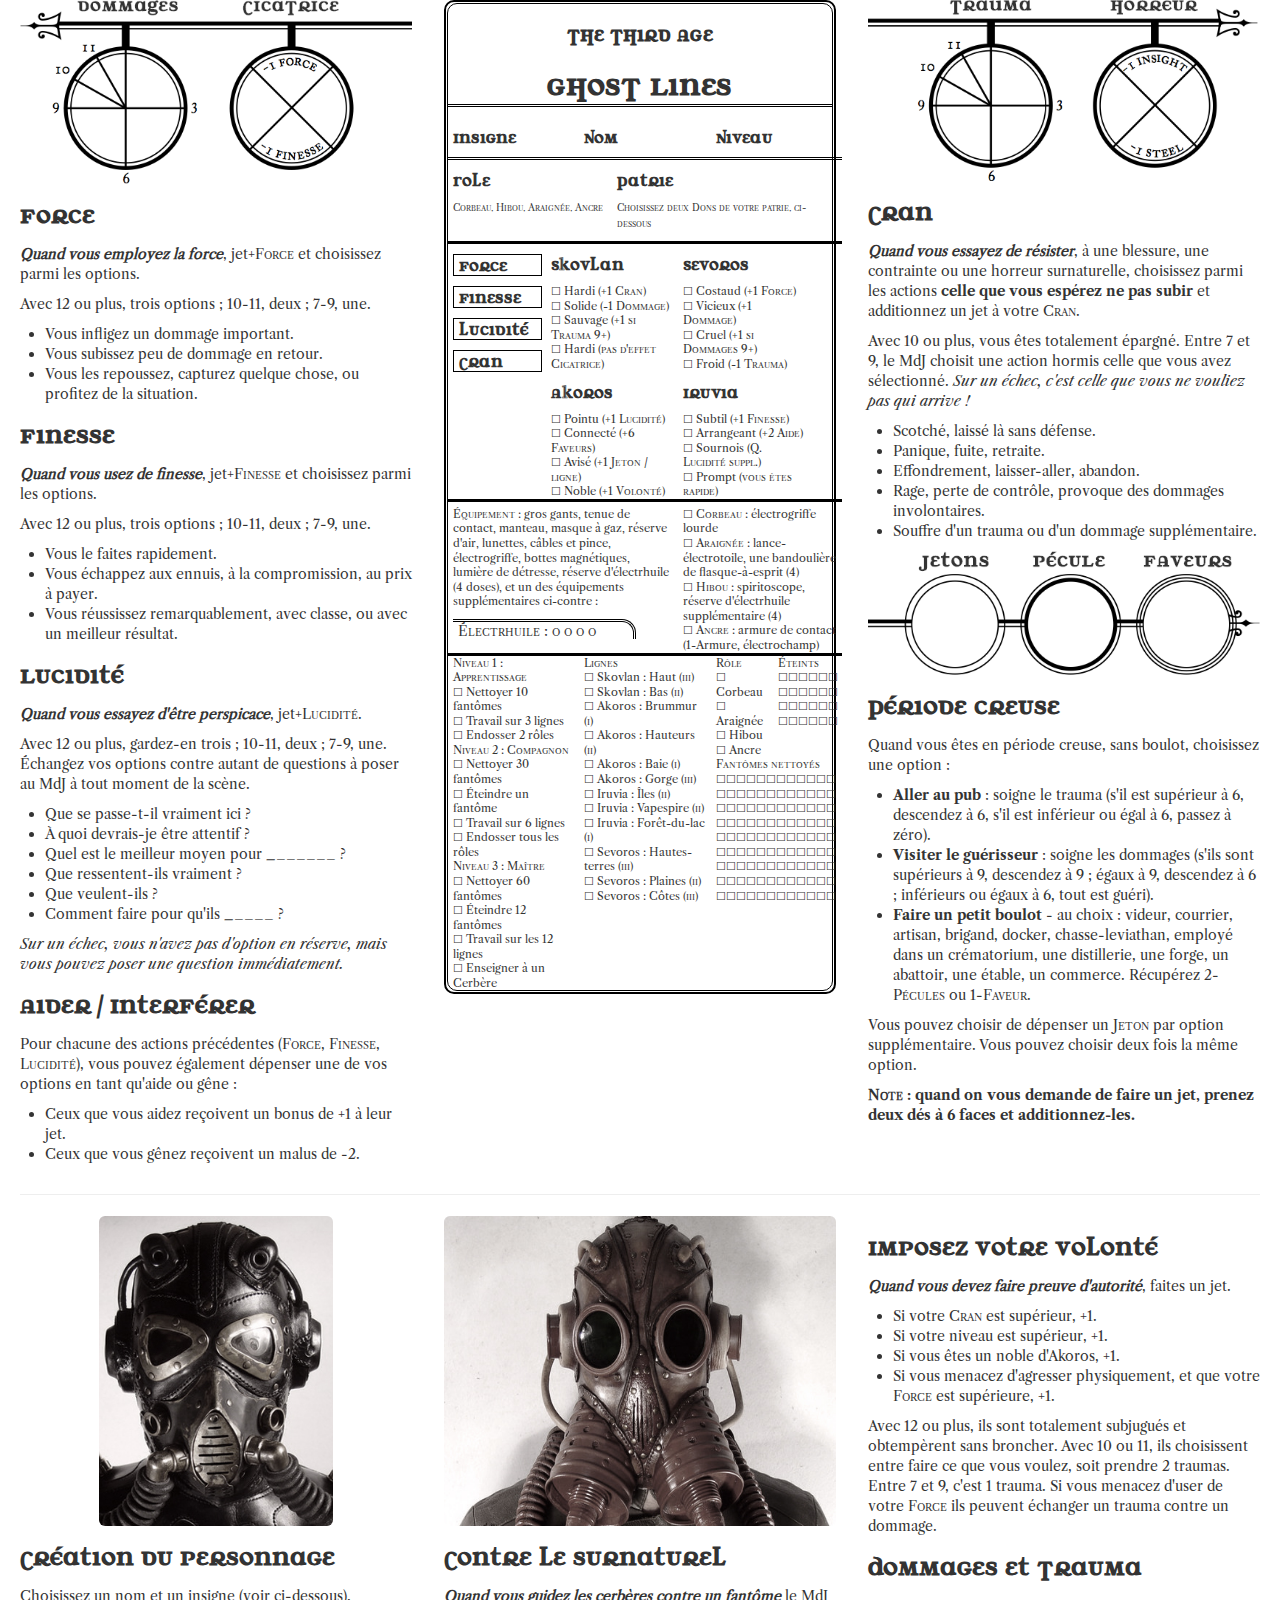
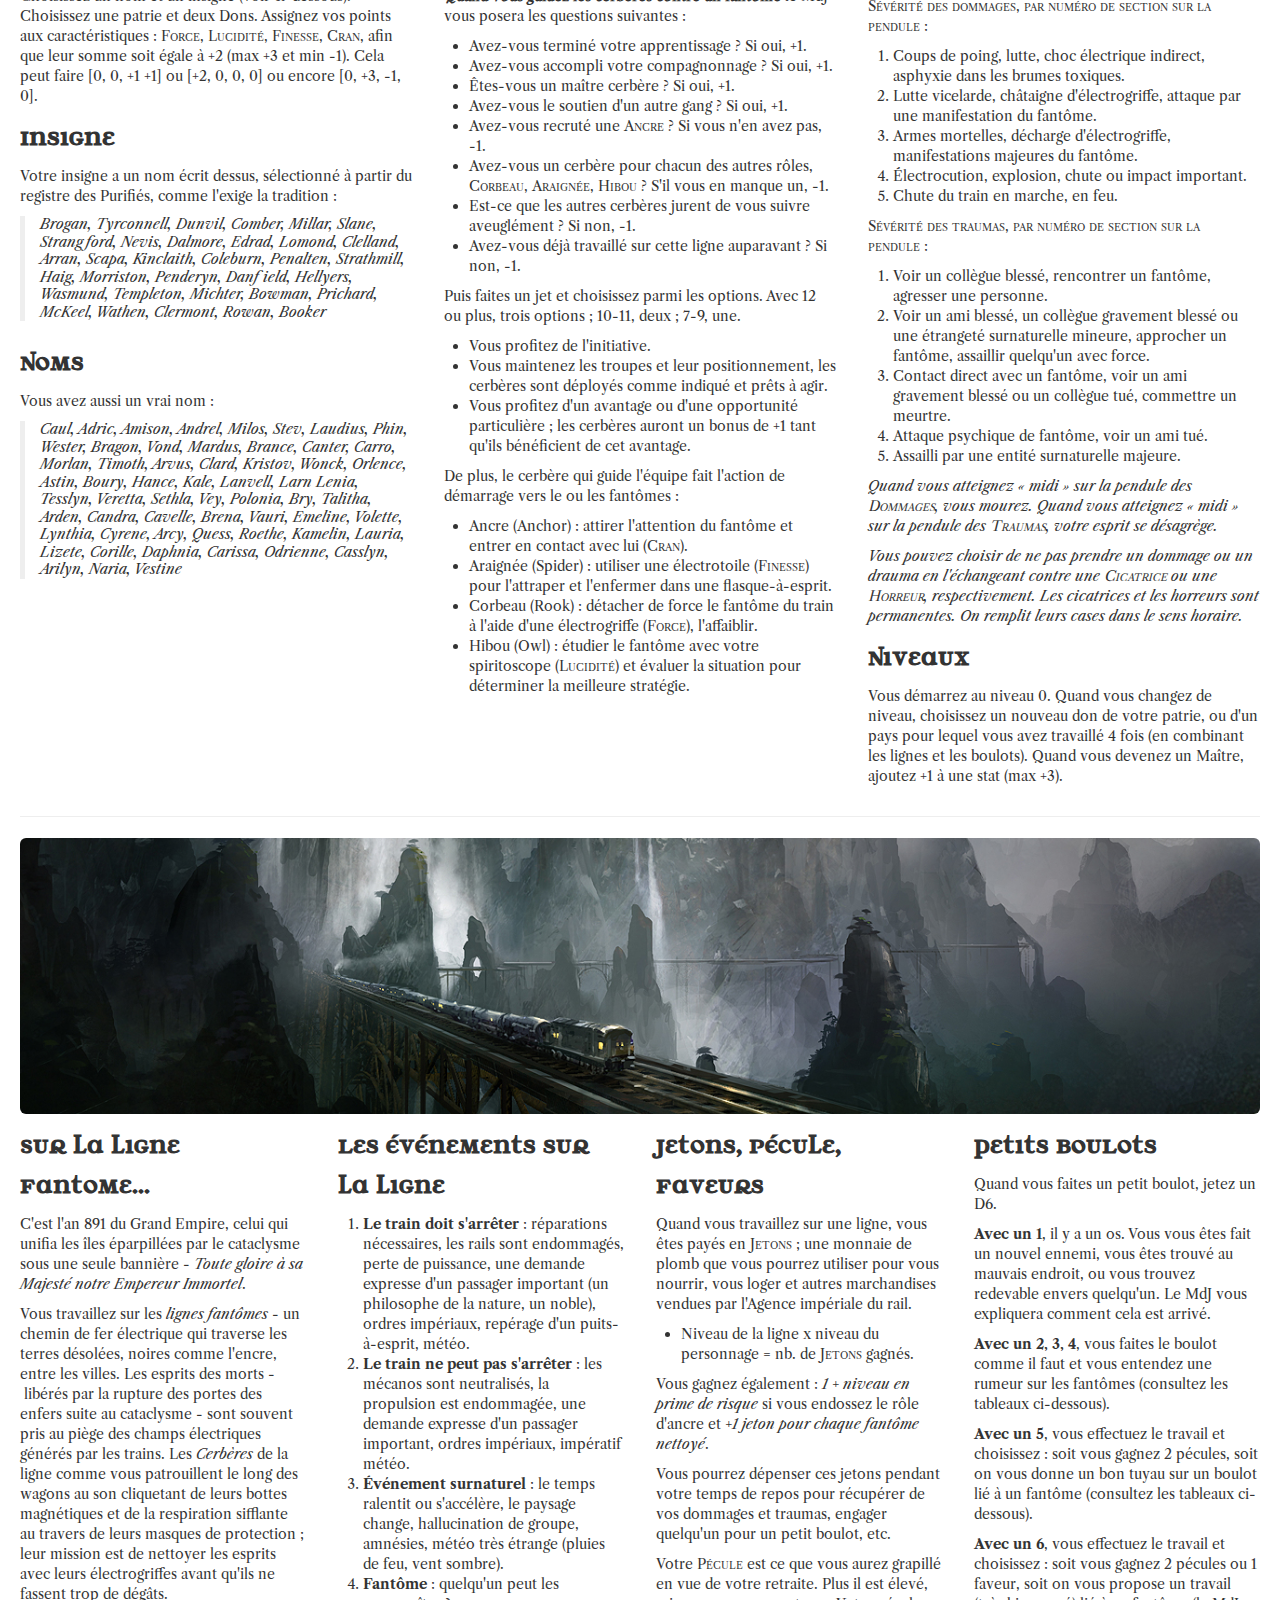
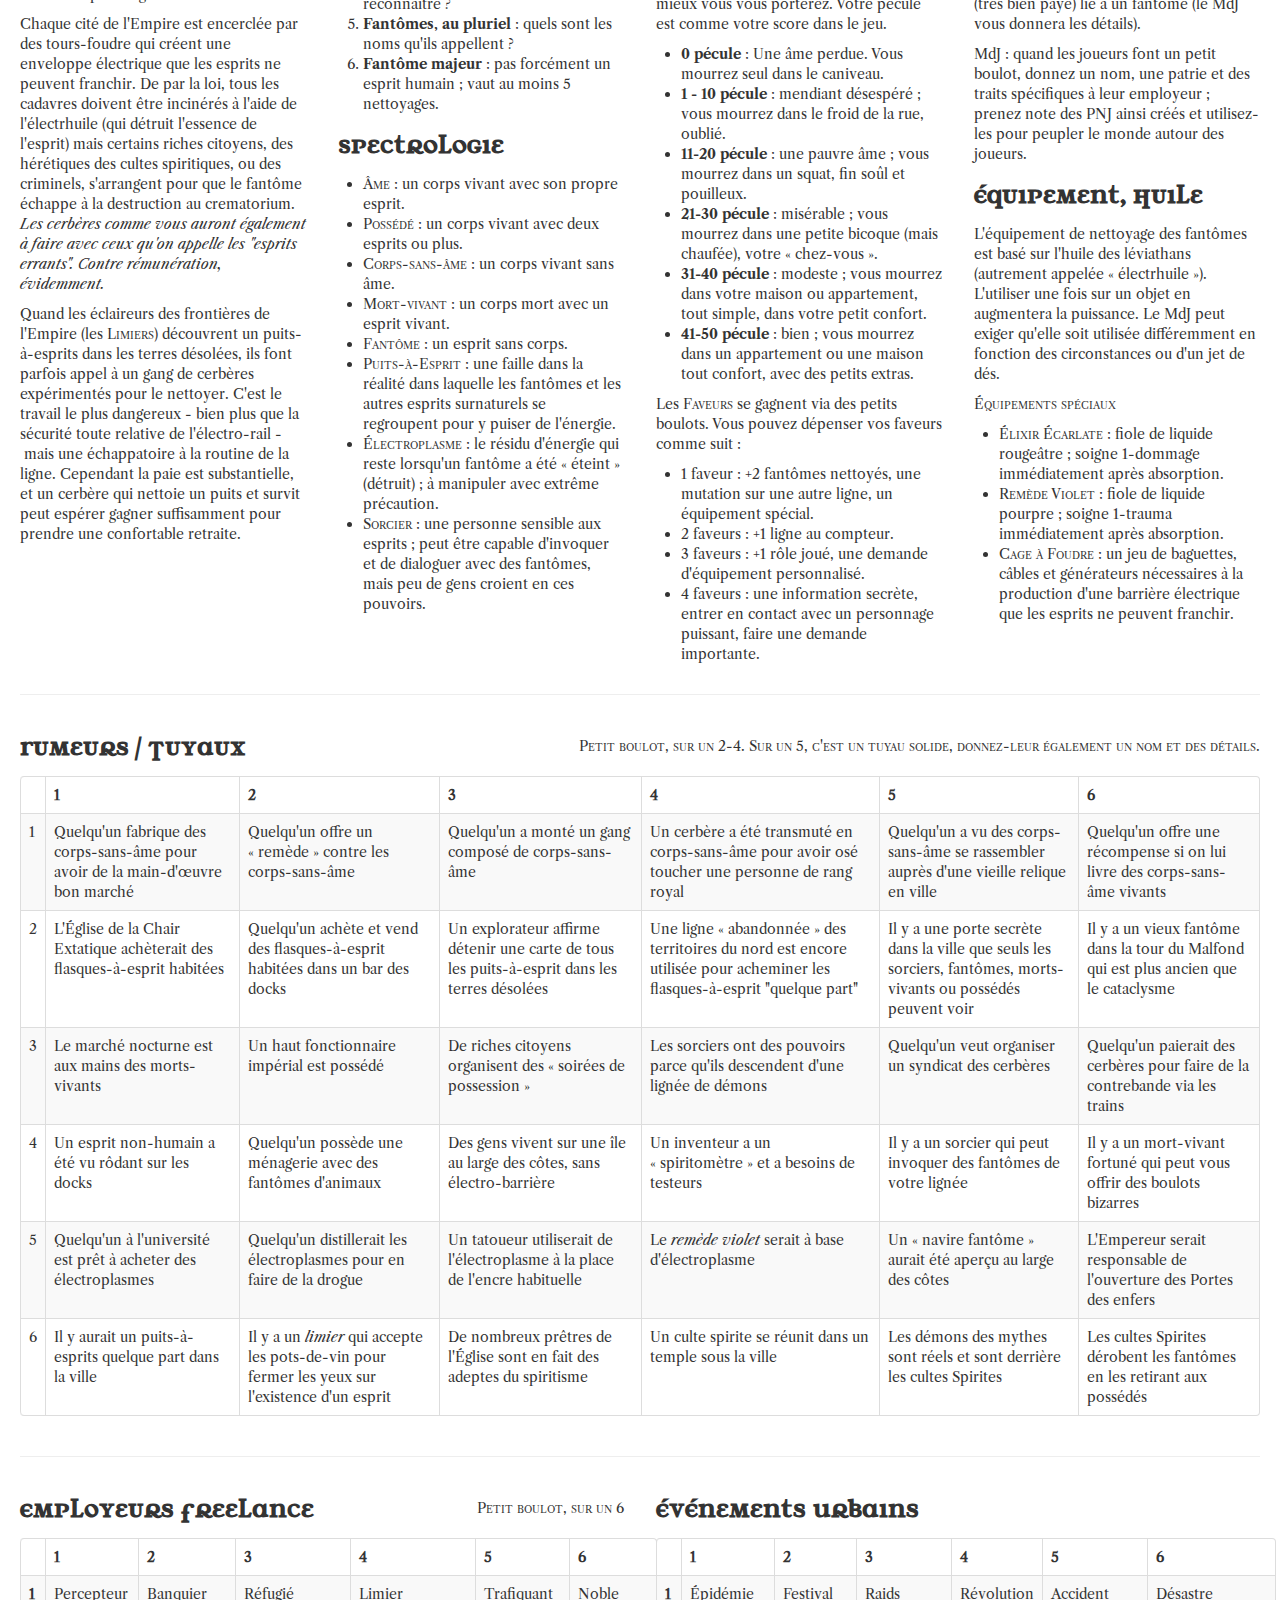
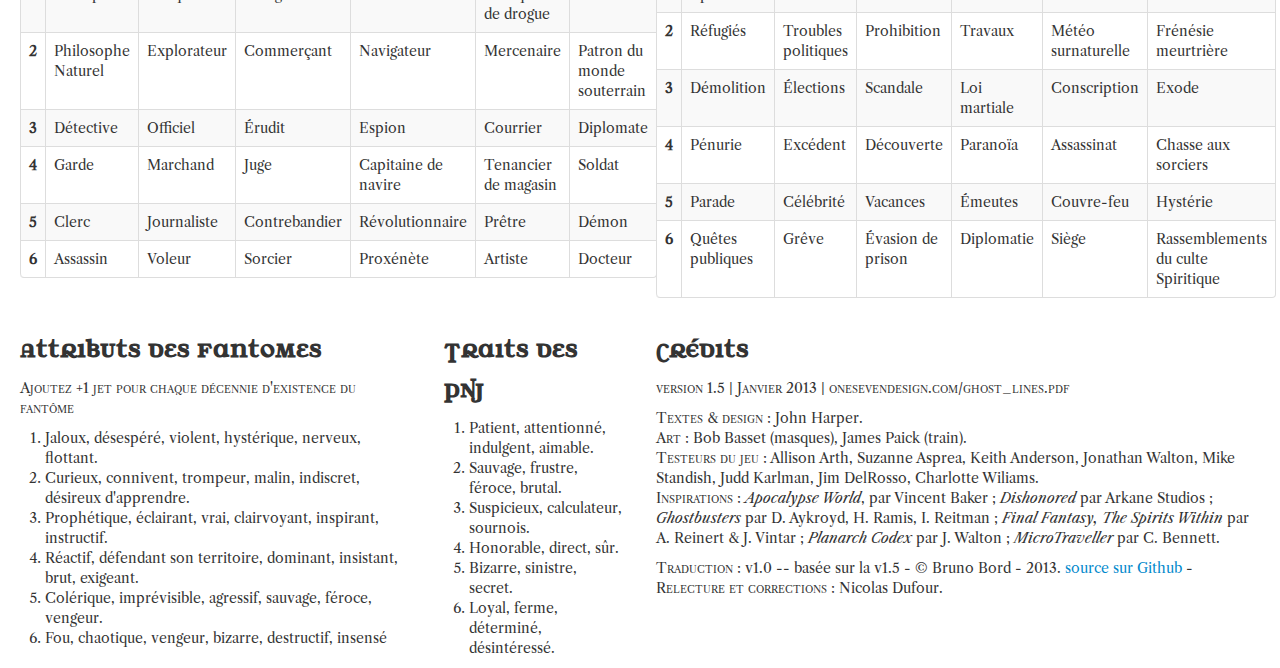
==== commit 7be940b0: "version de la traduction sur le doc final" ====
--- a/index.html
+++ b/index.html
@@ -773,8 +773,8 @@
 Studios ; <em>Ghostbusters</em> par D. Aykroyd, H. Ramis, I. Reitman ; <em>Final Fantasy,
 The Spirits Within</em> par A. Reinert &amp; J. Vintar ; <em>Planarch Codex</em> par J. Walton ;
 <em>MicroTraveller</em> par C. Bennett.</p>
-<p><code>Traduction</code> : basée sur la v1.5 - &copy; Bruno Bord - 2013. <a href="https://github.com/brunobord/ghostlines-fr">source sur Github</a>
-- <code>Relecture</code> : Nicolas Dufour.</p>
+<p><code>Traduction</code> : v1.0 -- basée sur la v1.5 - &copy; Bruno Bord - 2013. <a href="https://github.com/brunobord/ghostlines-fr">source sur Github</a>
+- <code>Relecture et corrections</code> : Nicolas Dufour.</p>
 	</div>
 </div>
 
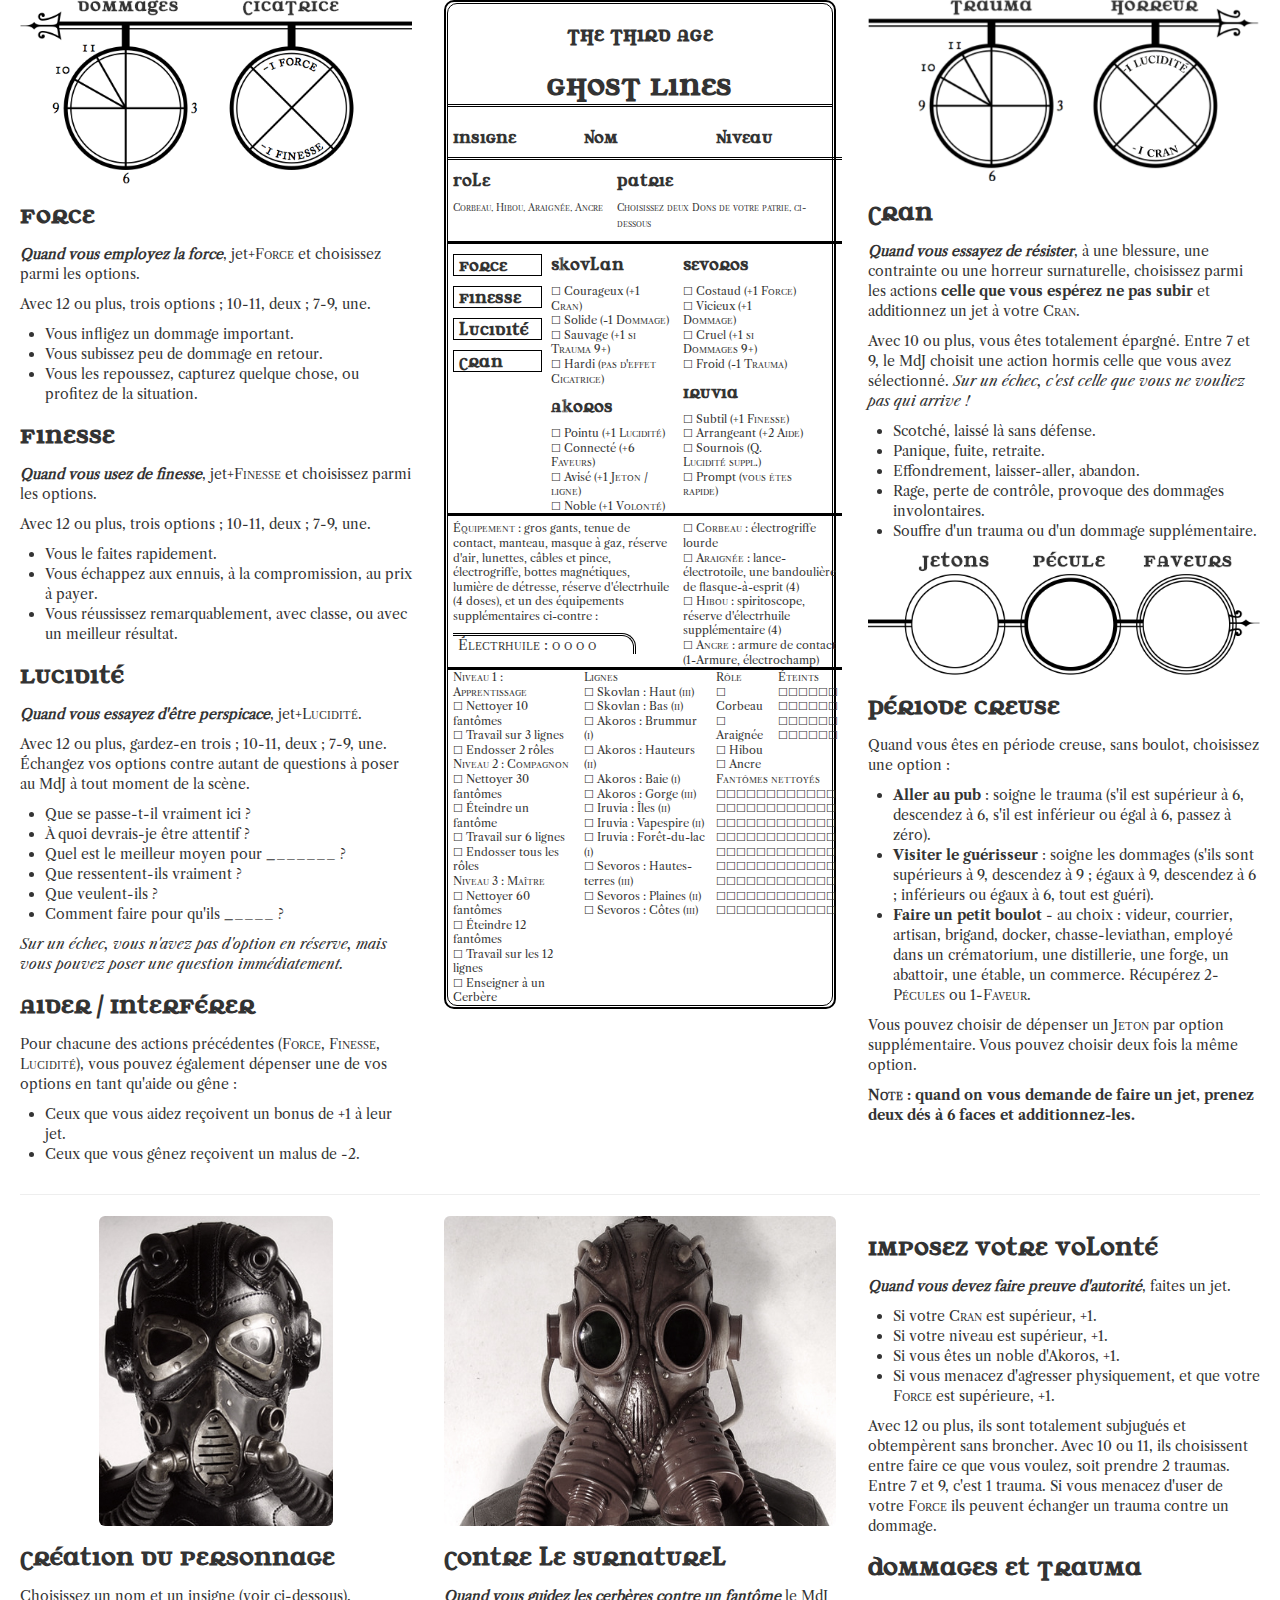
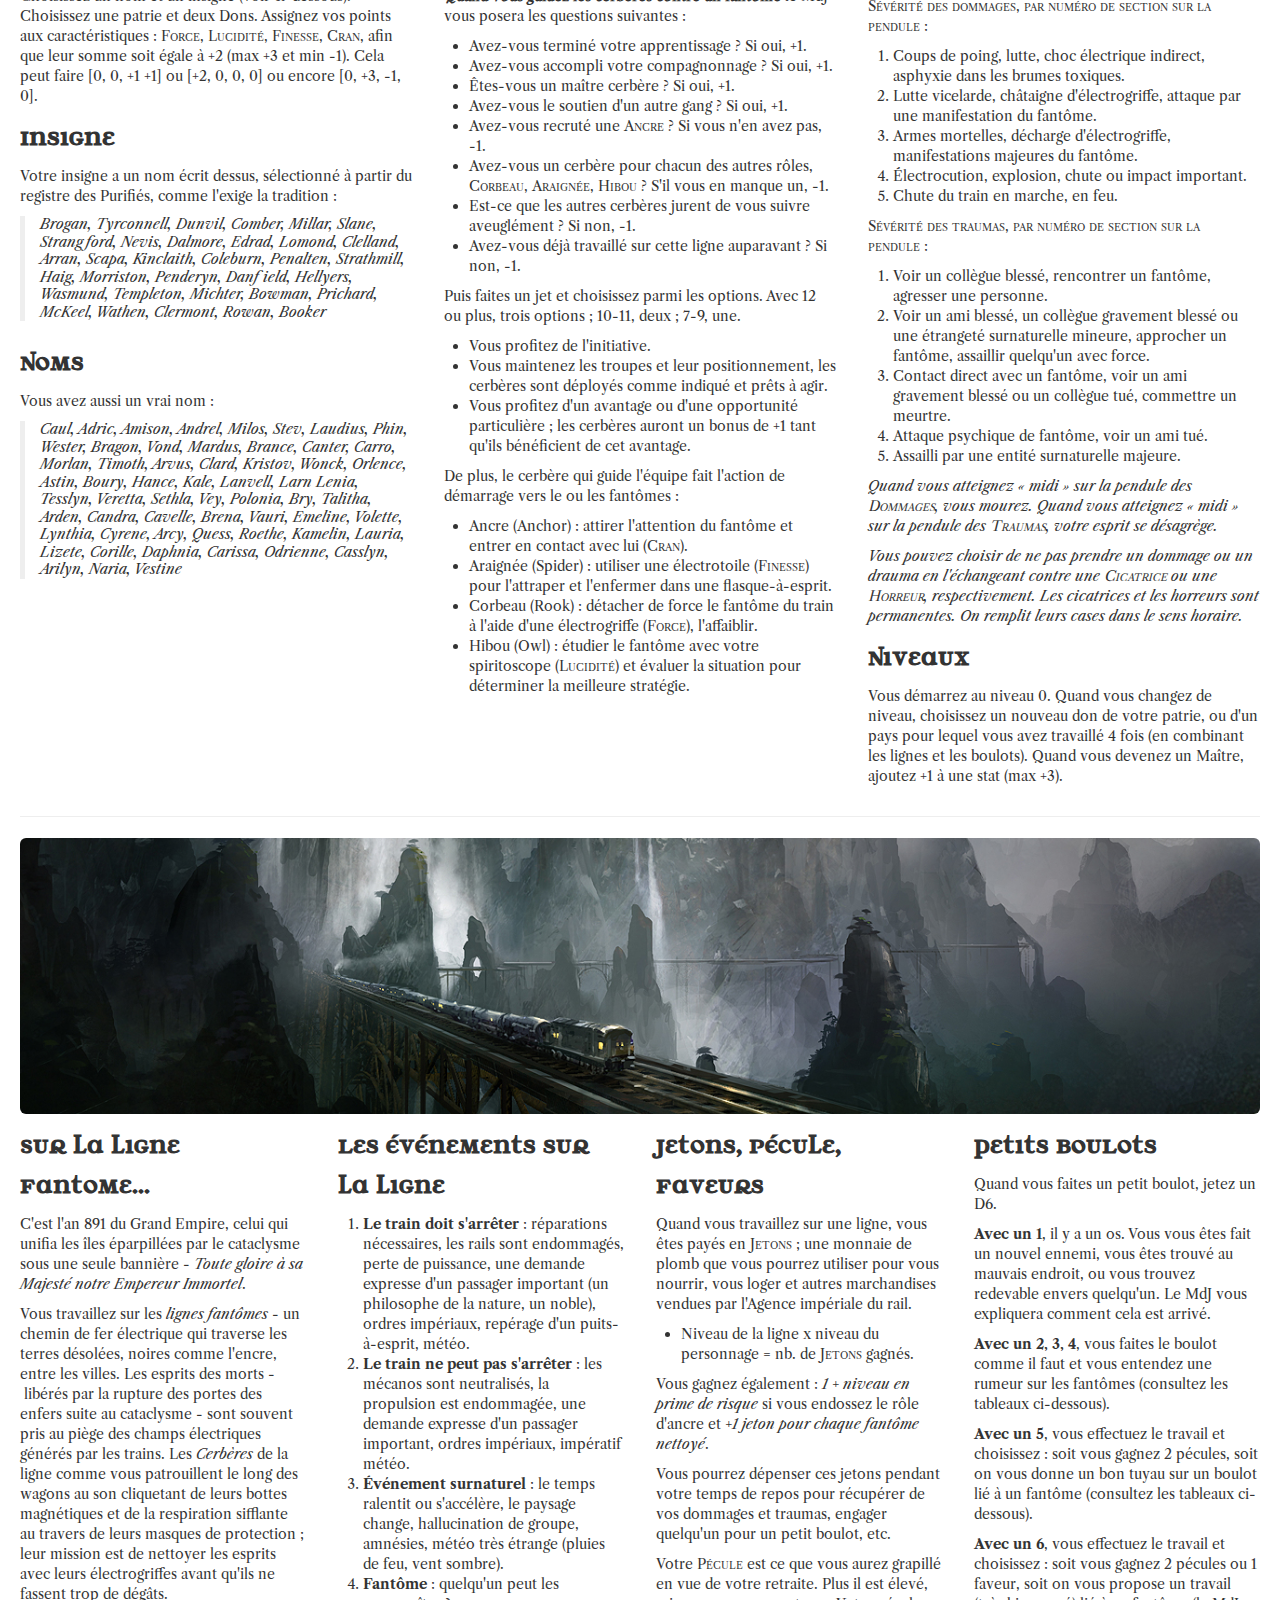
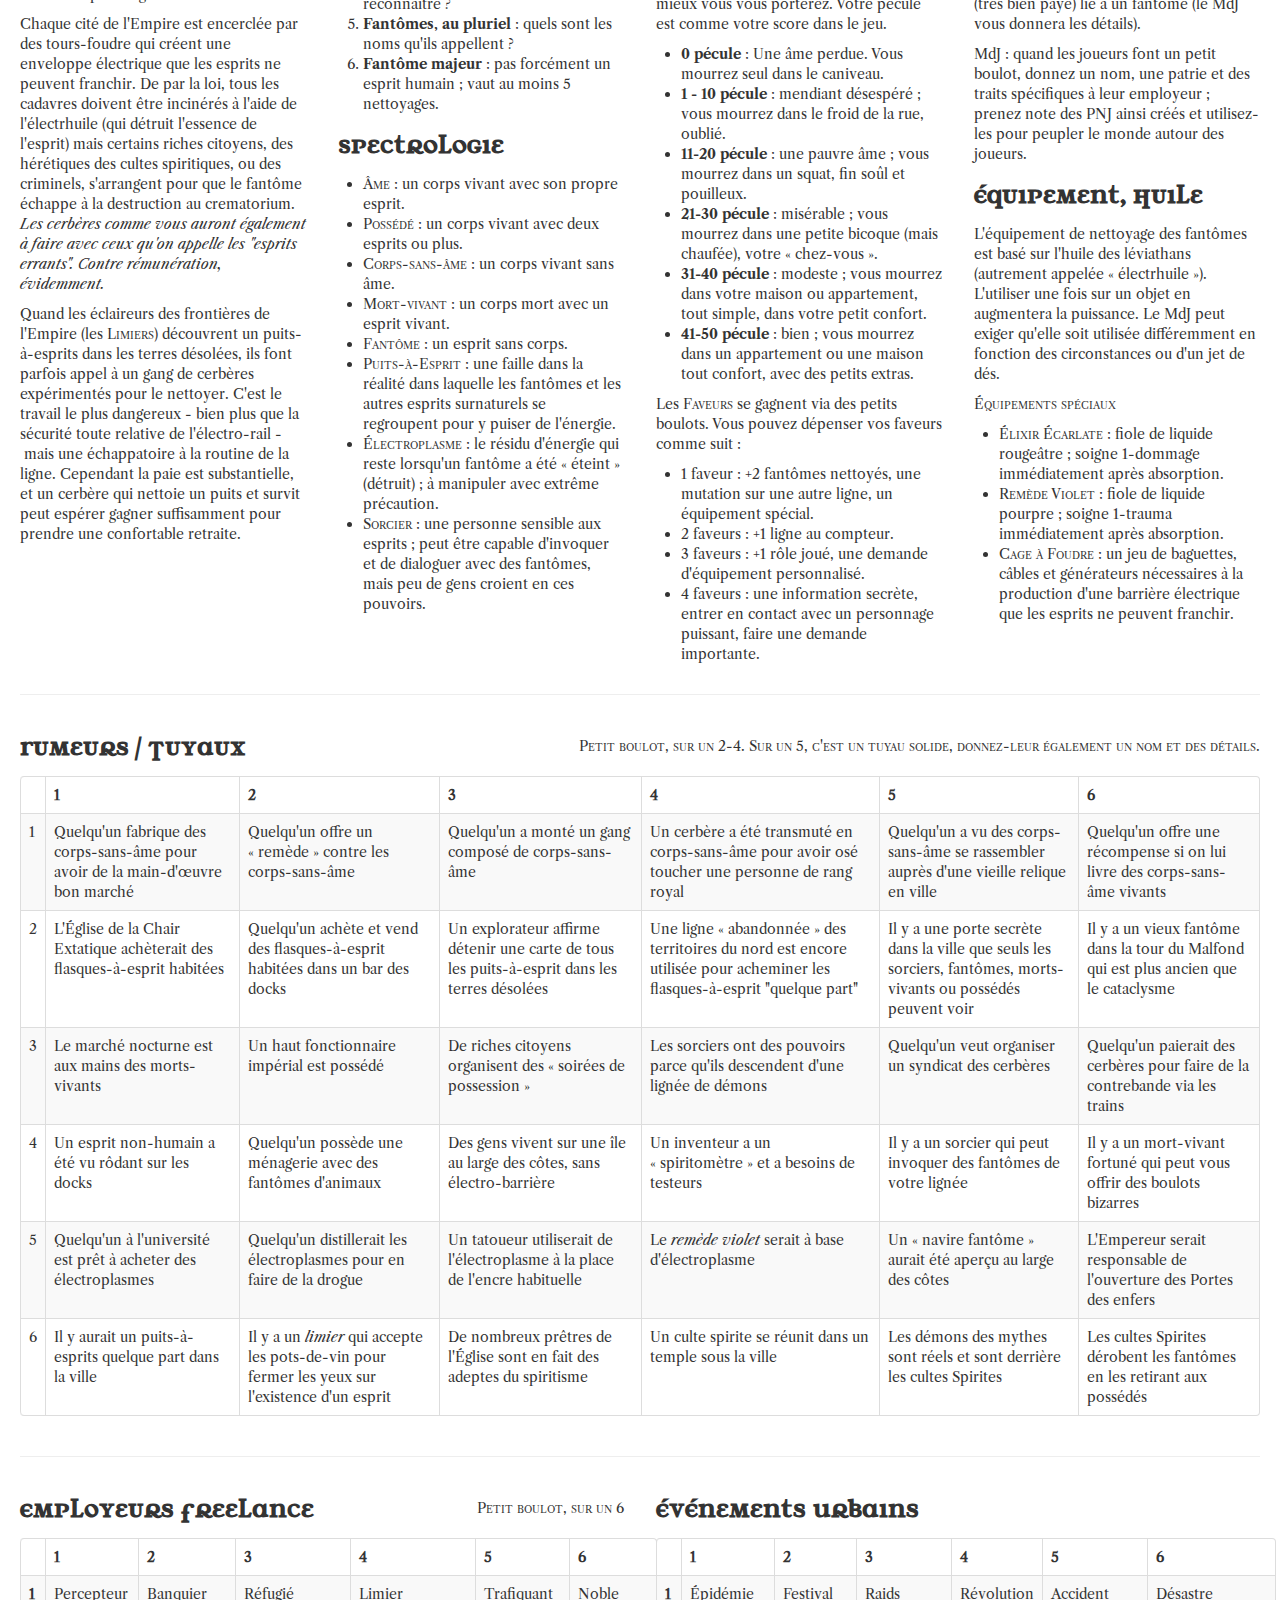
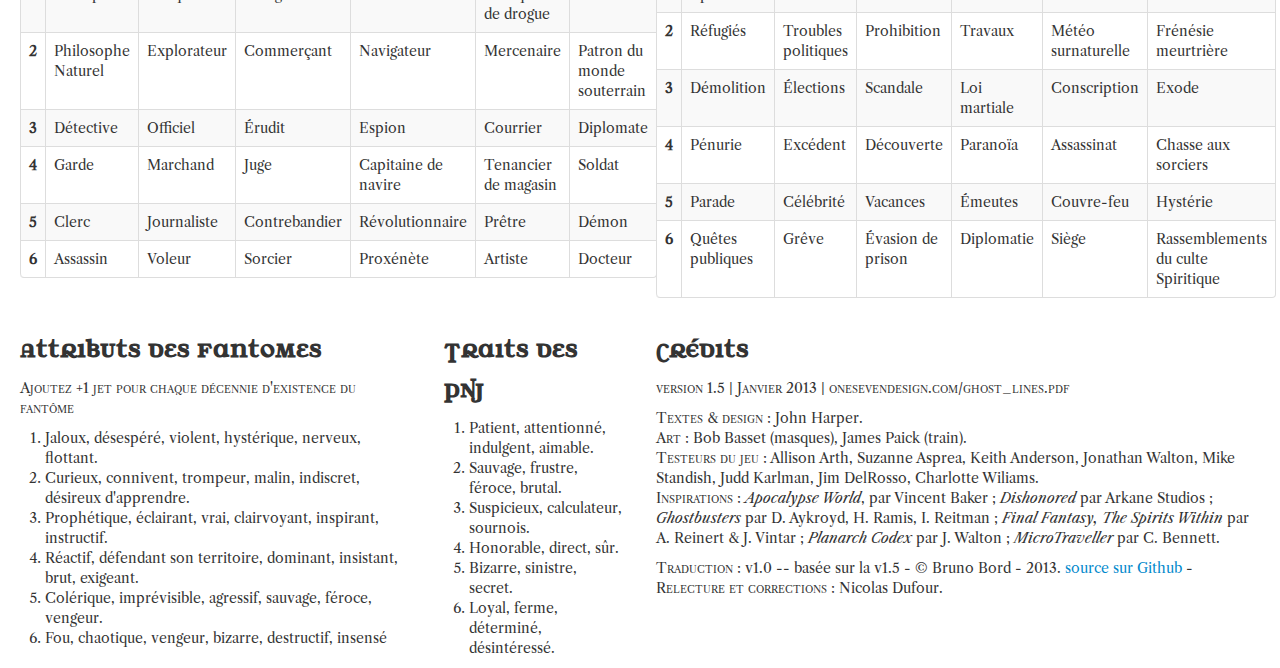
==== commit f1f62f77: "hardi répété deux fois. On transforme le premier en "courageux". closes #17, merci @Antharia" ====
--- a/index.html
+++ b/index.html
@@ -85,7 +85,7 @@
     <div class="span4">
         <h4>Skovlan</h4>
         <ul>
-            <li>Hardi (<code>+1 Cran</code>)</li>
+            <li>Courageux (<code>+1 Cran</code>)</li>
             <li>Solide (<code>-1 Dommage</code>)</li>
             <li>Sauvage (<code>+1 si Trauma 9+</code>)</li>
             <li>Hardi (<code>pas d'effet Cicatrice</code>)</li>
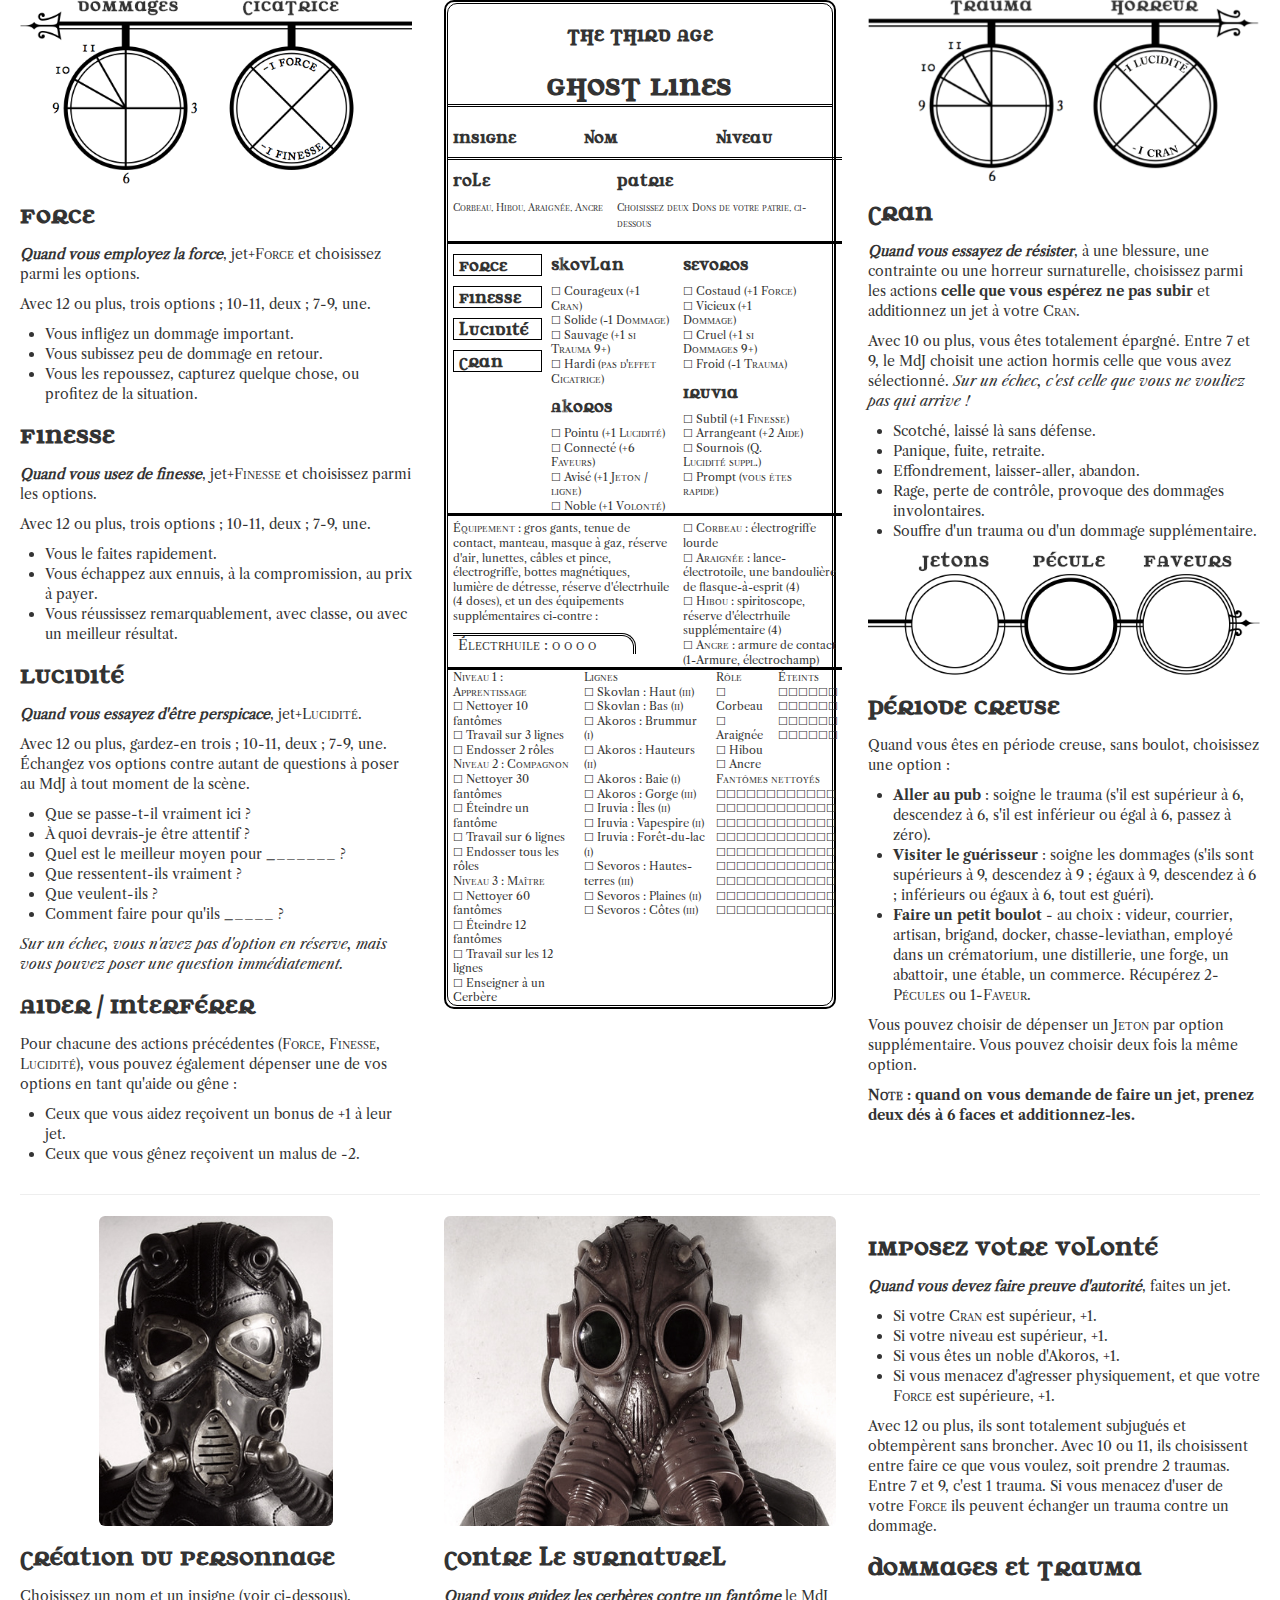
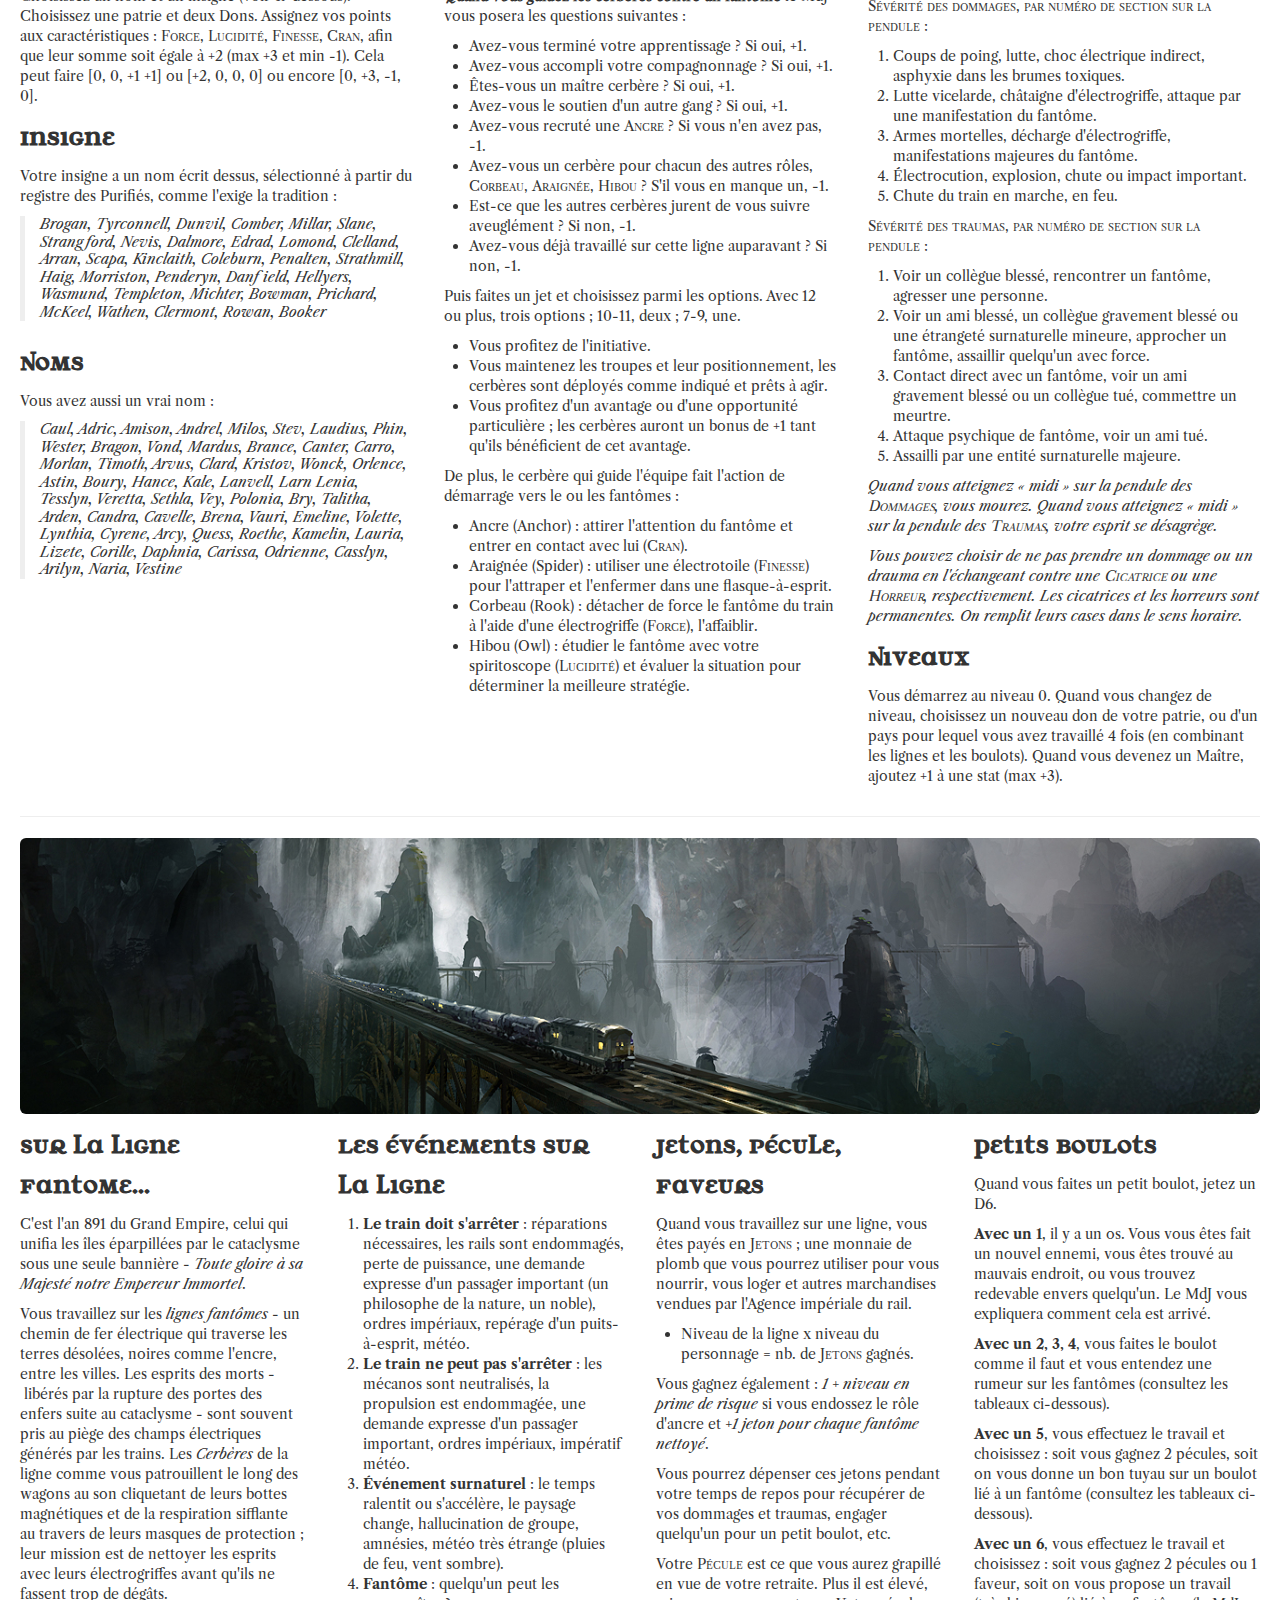
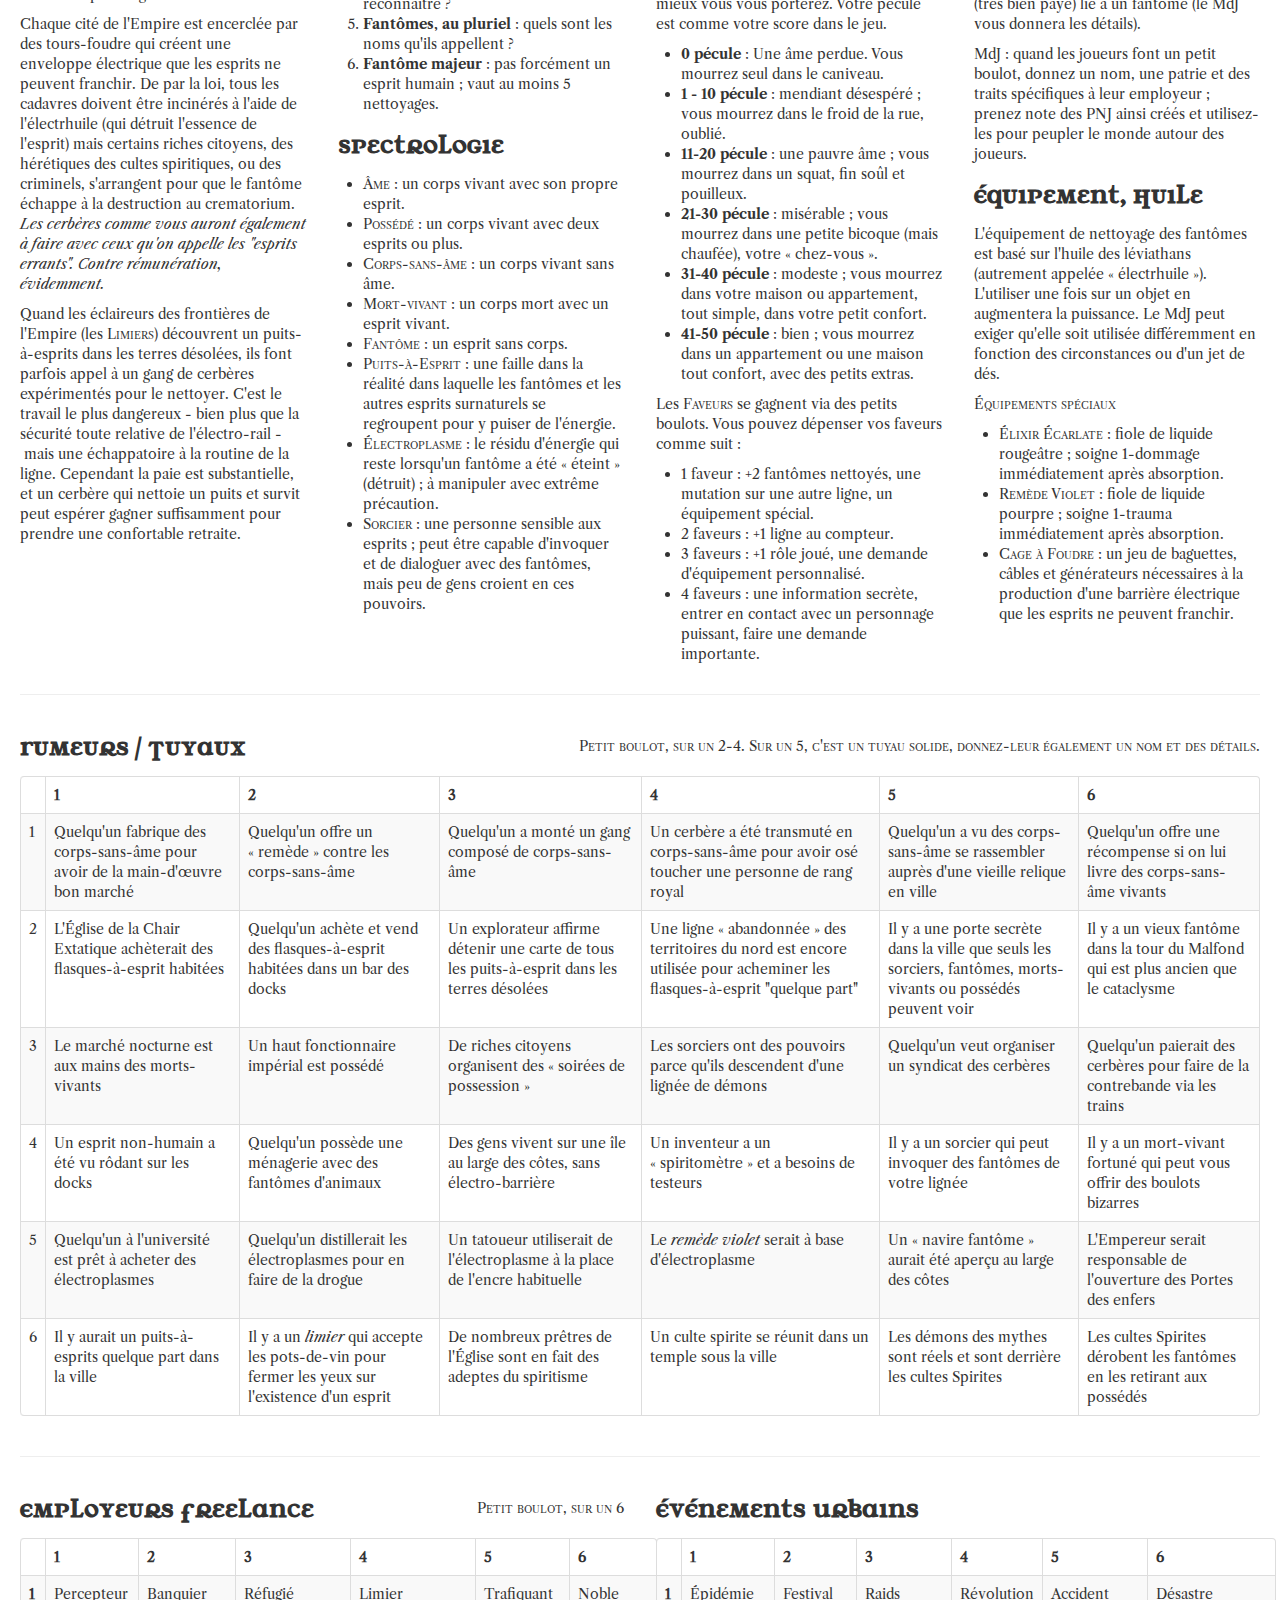
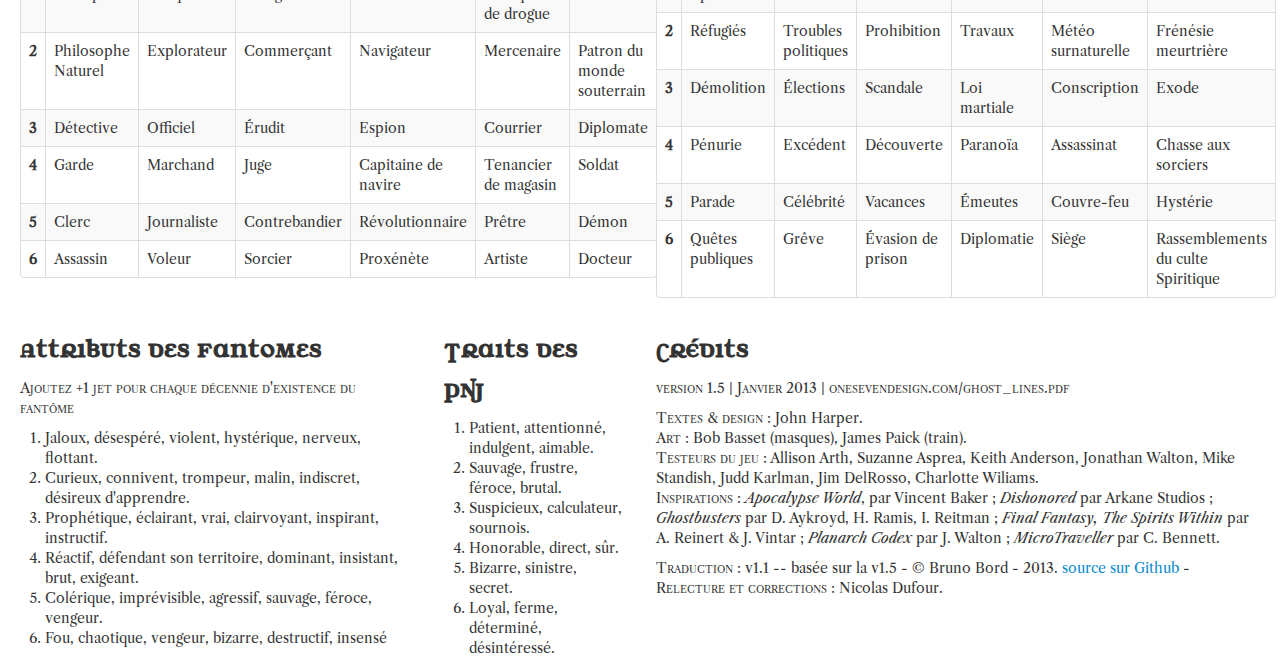
==== commit 173f13f2: "v1.1" ====
--- a/index.html
+++ b/index.html
@@ -773,7 +773,7 @@
 Studios ; <em>Ghostbusters</em> par D. Aykroyd, H. Ramis, I. Reitman ; <em>Final Fantasy,
 The Spirits Within</em> par A. Reinert &amp; J. Vintar ; <em>Planarch Codex</em> par J. Walton ;
 <em>MicroTraveller</em> par C. Bennett.</p>
-<p><code>Traduction</code> : v1.0 -- basée sur la v1.5 - &copy; Bruno Bord - 2013. <a href="https://github.com/brunobord/ghostlines-fr">source sur Github</a>
+<p><code>Traduction</code> : v1.1 -- basée sur la v1.5 - &copy; Bruno Bord - 2013. <a href="https://github.com/brunobord/ghostlines-fr">source sur Github</a>
 - <code>Relecture et corrections</code> : Nicolas Dufour.</p>
 	</div>
 </div>
